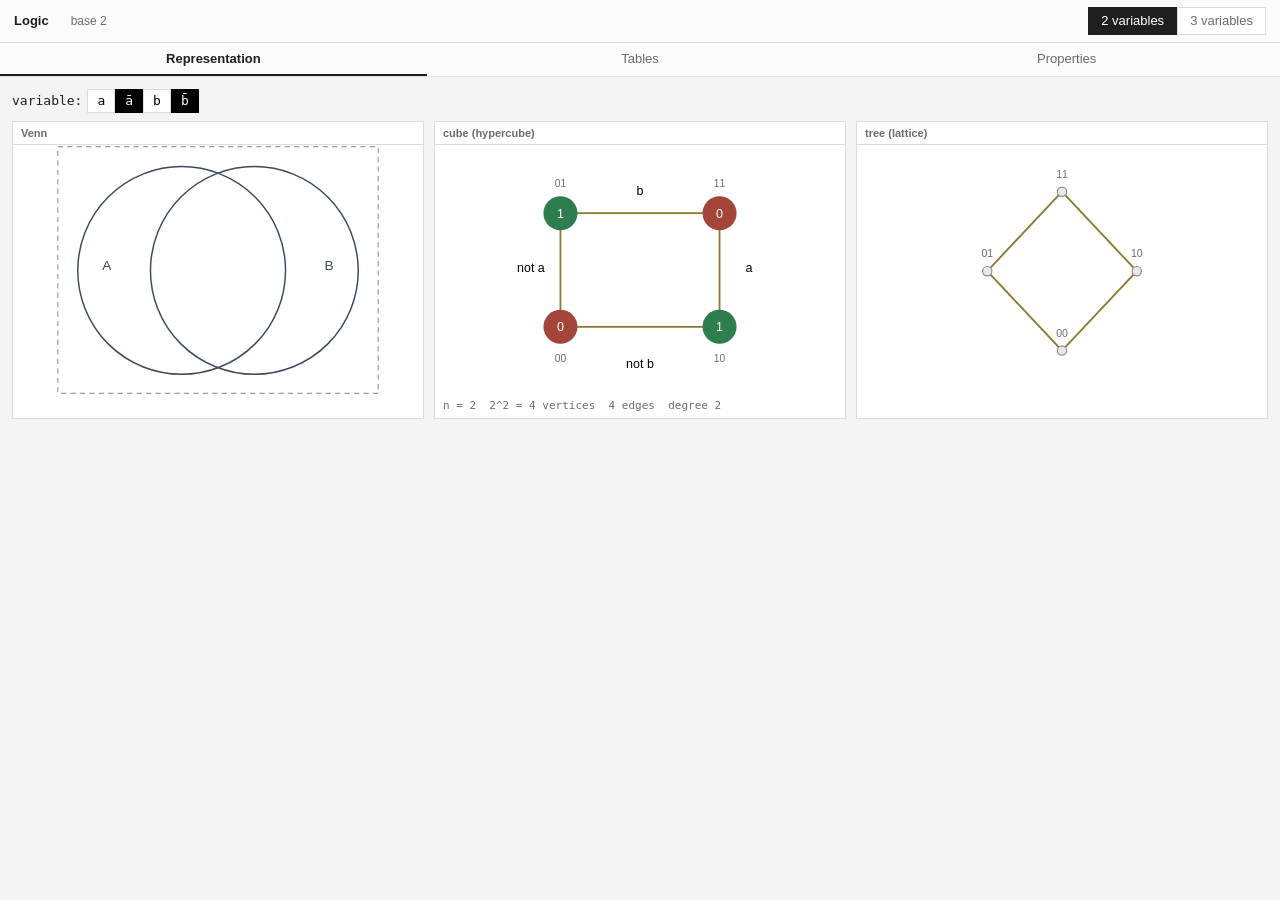
==== index.html @ b6d9fcef "feat: landing page - per-function symbols" ====
<!doctype html>
<html lang="en"><head><meta charset="utf-8">
<meta name="viewport" content="width=device-width, initial-scale=1">
<title>Logic</title>
<style>
:root{--ink:#1f1f1f;--muted:#6b6b6b;--line:#dcdcdc;--grid:#d6d6d6;
--hl:#e0a53a;--row:#f7e2b8;--band:#f0f0f0;--head:#efefef;--paper:#fff}
*{box-sizing:border-box}
body{margin:0;background:#f4f4f4;color:var(--ink);
font:13px/1.35 -apple-system,BlinkMacSystemFont,"Segoe UI",Roboto,Arial,sans-serif}
.topbar{display:flex;align-items:center;gap:22px;padding:7px 14px;
background:#fbfbfb;border-bottom:1px solid var(--line)}
.brand{font-weight:700}.sub{color:var(--muted);font-size:12px}
.vsel{display:flex;gap:0;margin-left:auto}
.vbtn{border:1px solid var(--line);background:#fff;padding:4px 12px;cursor:pointer;
font:inherit;color:var(--muted)}
.vbtn.active{background:var(--ink);color:#fff;border-color:var(--ink)}
.tabs,.subtabs{display:flex;background:#fbfbfb;border-bottom:1px solid var(--line)}
.tab,.subtab{flex:1;padding:7px 10px;background:none;border:0;
border-bottom:2px solid transparent;font:inherit;color:var(--muted);cursor:pointer}
.tab.active,.subtab.active{color:var(--ink);border-bottom-color:var(--ink);font-weight:600}
.subtabs{margin-bottom:8px}
.wrap{padding:12px}.card{background:var(--paper);border:1px solid var(--line);margin-bottom:10px}
.card>h2{margin:0;padding:4px 10px;font-size:12px;font-weight:600;color:var(--muted);
border-bottom:1px solid var(--line);background:#fcfcfc}
.card .body{padding:8px}
table.grid{width:100%;min-width:1180px;border-collapse:collapse;
font-family:"DejaVu Sans Mono",ui-monospace,monospace;font-size:11.5px}
table.grid th{background:var(--head);border:1px solid var(--grid);padding:2px 5px;
font-weight:600;white-space:nowrap;cursor:pointer;user-select:none}
table.grid th:hover{background:#e6e6e6}
table.grid td{border:1px solid var(--grid);padding:1px 5px;text-align:center;white-space:nowrap}
.neg{background:#000;color:#fff;padding:0 2px}
.pos{background:#fff;padding:0 2px}
tr.hot td{background:var(--row)!important}
tr.band td{background:var(--band)}
.hidden{display:none!important}
.tblwrap{overflow-x:auto;-webkit-overflow-scrolling:touch}
.mtx{display:inline-flex;align-items:center;gap:1px;vertical-align:middle;line-height:1;
font-style:normal}
.mtx .cells span{font-style:normal}
.mtx .cells{display:inline-grid;grid-template-columns:auto auto;gap:0 6px;
text-align:right;line-height:1.15}
.mtx .br{font-size:19px;line-height:1;transform:scaleY(1.35);display:inline-block}
.covwrap{display:flex;gap:14px;align-items:flex-start}
.covers{width:auto}.covers td,.covers th{min-width:30px}
.covers td.cov.on{background:#2f2f2f}
.legend{margin-top:6px;color:var(--muted);font-family:"DejaVu Sans Mono",monospace;font-size:10.5px}
.vbar{display:flex;gap:5px;align-items:center;margin-bottom:8px;
font-family:"DejaVu Sans Mono",monospace}
.vb{border:1px solid var(--line);background:#fff;padding:2px 9px;cursor:pointer;font:inherit}
.vb.negb{background:#000;color:#fff;border-color:#000}
.vb.on{background:var(--hl);color:#000;border-color:var(--hl)}
.panels{display:flex;gap:10px;align-items:stretch}
.panel{flex:1;background:#fff;border:1px solid var(--line)}
.panel>h3{margin:0;padding:4px 8px;font-size:11px;color:var(--muted);
border-bottom:1px solid var(--line)}
.facts{padding:4px 8px;font-size:11px;color:var(--muted);
font-family:"DejaVu Sans Mono",monospace}
.diag{width:100%;height:250px;display:block;cursor:pointer}
.atom{pointer-events:none}
.vc{fill:none;stroke:#3a4a5a;stroke-width:1.4;pointer-events:none}
.vl{fill:#3a4a5a;font-size:13px;text-anchor:middle;pointer-events:none}
.af{fill:transparent}
.fn{display:block;font-size:9px;color:#6b6b6b;margin-top:1px}
.uv{fill:none;stroke:#9a9a9a;stroke-width:1.1;stroke-dasharray:5 4}
.atom:hover .af{fill:rgba(224,165,58,.18)}
.ce{stroke:#8a7a30;stroke-width:1.6}
.cv1{fill:#2e7d4f}.cv0{fill:#a4453a}
.cvt{fill:#fff;font-size:11px;text-anchor:middle;pointer-events:none}
.cbl{fill:#6b6b6b;font-size:9px;text-anchor:middle;pointer-events:none}
.ring{fill:none;stroke:transparent;stroke-width:3}

.tn{fill:#e8e8e8;stroke:#8a8a8a}
.fl{font-size:11px;text-anchor:middle;pointer-events:none}
.fl .neg{background:#000;color:#fff}
.conbox{display:flex;gap:26px;flex-wrap:wrap}
.conbox label{display:block;margin:2px 0;cursor:pointer}
.verdict{margin-top:8px;font-size:12px}
@media (max-width:820px){
  .topbar{gap:12px;padding:8px 12px}
  .tabs,.subtabs{overflow-x:auto}
  .tab,.subtab{flex:0 0 auto;white-space:nowrap;padding:9px 14px;font-size:13px}
  .wrap{padding:8px}.panels{flex-direction:column}.diag{height:210px}
  .covwrap{flex-direction:column;gap:10px}.covers{width:100%}
  .covers td,.covers th{min-width:26px}
  table.grid{font-size:12px;min-width:1120px}
  table.grid th,table.grid td{padding:3px 6px}
  .conbox{gap:14px;flex-direction:column}.vb{padding:6px 14px}}
@media (max-width:420px){.brand{font-size:14px}.sub{font-size:11px}.diag{height:180px}}
</style></head>
<body>
<div class="topbar"><span class="brand">Logic</span>
<span class="sub">base 2</span>
<span class="vsel"><button class="vbtn active" data-n="2">2 variables</button>
<button class="vbtn" data-n="3">3 variables</button></span></div>
<div class="tabs" id="tabs">
<button class="tab active" data-t="rep">Representation</button>
<button class="tab" data-t="tables">Tables</button>
<button class="tab" data-t="props">Properties</button>
</div>

<div class="page wrap" id="p-rep">
<div class="vbar"><span>variable:</span>
<span id="vbar2"><button class="vb" data-k="0" data-lit="1">a</button><button class="vb negb" data-k="0" data-lit="0">ā</button><button class="vb" data-k="1" data-lit="1">b</button><button class="vb negb" data-k="1" data-lit="0">b̄</button></span><span id="vbar3" class="hidden"><button class="vb" data-k="0" data-lit="1">a</button><button class="vb negb" data-k="0" data-lit="0">ā</button><button class="vb" data-k="1" data-lit="1">b</button><button class="vb negb" data-k="1" data-lit="0">b̄</button><button class="vb" data-k="2" data-lit="1">c</button><button class="vb negb" data-k="2" data-lit="0">c̄</button></span></div>
<div id="pan2" class="panels"><div class="panel"><h3>Venn</h3><svg viewBox='0 0 308 238' class='diag venn' data-geo='{"w": 308, "h": 238, "c": [[119.38461538461539, 119.38461538461542, 98.9010989010989], [188.6153846153846, 119.38461538461542, 98.9010989010989]]}'><defs><clipPath id="v2c0" clipPathUnits="userSpaceOnUse"><path d="M20.48,119.38 a98.90,98.90 0 1,0 197.80,0 a98.90,98.90 0 1,0 -197.80,0 Z"/></clipPath><clipPath id="v2n0" clipPathUnits="userSpaceOnUse"><path clip-rule="evenodd" d="M0,0 H308 V238 H0 Z M20.48,119.38 a98.90,98.90 0 1,0 197.80,0 a98.90,98.90 0 1,0 -197.80,0 Z"/></clipPath><clipPath id="v2c1" clipPathUnits="userSpaceOnUse"><path d="M89.71,119.38 a98.90,98.90 0 1,0 197.80,0 a98.90,98.90 0 1,0 -197.80,0 Z"/></clipPath><clipPath id="v2n1" clipPathUnits="userSpaceOnUse"><path clip-rule="evenodd" d="M0,0 H308 V238 H0 Z M89.71,119.38 a98.90,98.90 0 1,0 197.80,0 a98.90,98.90 0 1,0 -197.80,0 Z"/></clipPath></defs><g class="atom" data-m="0"><g clip-path="url(#v2n0)"><g clip-path="url(#v2n1)"><rect class="af" x="0" y="0" width="308" height="238"/></g></g></g><g class="atom" data-m="1"><g clip-path="url(#v2c0)"><g clip-path="url(#v2n1)"><rect class="af" x="0" y="0" width="308" height="238"/></g></g></g><g class="atom" data-m="2"><g clip-path="url(#v2n0)"><g clip-path="url(#v2c1)"><rect class="af" x="0" y="0" width="308" height="238"/></g></g></g><g class="atom" data-m="3"><g clip-path="url(#v2c0)"><g clip-path="url(#v2c1)"><rect class="af" x="0" y="0" width="308" height="238"/></g></g></g><rect class="uv" x="1.5" y="1.5" width="305" height="235"/><circle cx="119.4" cy="119.4" r="98.9" class="vc"/><circle cx="188.6" cy="119.4" r="98.9" class="vc"/><text x="48.2" y="119.4" class="vl">A</text><text x="259.8" y="119.4" class="vl">B</text></svg></div><div class="panel"><h3>cube (hypercube)</h3><svg viewBox="0 0 260 220" class="diag"><line x1="60" y1="160" x2="60" y2="60" class="ce"/><line x1="60" y1="160" x2="200" y2="160" class="ce"/><line x1="60" y1="60" x2="200" y2="60" class="ce"/><line x1="200" y1="160" x2="200" y2="60" class="ce"/><text x="130" y="44" class="fl">b</text><text x="130" y="196" class="fl">not b</text><text x="34" y="112" class="fl">not a</text><text x="226" y="112" class="fl">a</text><g class="node" data-i="0"><circle cx="60" cy="160" r="19" class="ring"/><circle cx="60" cy="160" r="15" class="cv0"/><text x="60" y="164" class="cvt">0</text><text x="60" y="191" class="cbl">00</text></g><g class="node" data-i="1"><circle cx="60" cy="60" r="19" class="ring"/><circle cx="60" cy="60" r="15" class="cv1"/><text x="60" y="64" class="cvt">1</text><text x="60" y="37" class="cbl">01</text></g><g class="node" data-i="2"><circle cx="200" cy="160" r="19" class="ring"/><circle cx="200" cy="160" r="15" class="cv1"/><text x="200" y="164" class="cvt">1</text><text x="200" y="191" class="cbl">10</text></g><g class="node" data-i="3"><circle cx="200" cy="60" r="19" class="ring"/><circle cx="200" cy="60" r="15" class="cv0"/><text x="200" y="64" class="cvt">0</text><text x="200" y="37" class="cbl">11</text></g></svg><div class="facts">n = 2&nbsp;&nbsp;2^2 = 4 vertices&nbsp;&nbsp;4 edges&nbsp;&nbsp;degree 2</div></div><div class="panel"><h3>tree (lattice)</h3><svg viewBox="0 0 260 214" class="diag"><line x1="130" y1="40" x2="66" y2="108" class="ce"/><line x1="130" y1="40" x2="194" y2="108" class="ce"/><line x1="66" y1="108" x2="130" y2="176" class="ce"/><line x1="194" y1="108" x2="130" y2="176" class="ce"/><g class="node" data-i="3"><circle cx="130" cy="40" r="9" class="ring"/><circle cx="130" cy="40" r="4" class="tn"/><text x="130" y="28" class="cbl">11</text></g><g class="node" data-i="1"><circle cx="66" cy="108" r="9" class="ring"/><circle cx="66" cy="108" r="4" class="tn"/><text x="66" y="96" class="cbl">01</text></g><g class="node" data-i="2"><circle cx="194" cy="108" r="9" class="ring"/><circle cx="194" cy="108" r="4" class="tn"/><text x="194" y="96" class="cbl">10</text></g><g class="node" data-i="0"><circle cx="130" cy="176" r="9" class="ring"/><circle cx="130" cy="176" r="4" class="tn"/><text x="130" y="164" class="cbl">00</text></g></svg></div></div>
<div id="pan3" class="panels hidden"><div class="panel"><h3>Venn</h3><svg viewBox='0 0 308 296' class='diag venn' data-geo='{"w": 308, "h": 296, "c": [[154.0, 111.45776000203983, 92.10665143031986], [111.45776000203983, 185.14308114629574, 92.10665143031986], [196.54223999796014, 185.14308114629574, 92.10665143031986]]}'><defs><clipPath id="v3c0" clipPathUnits="userSpaceOnUse"><path d="M61.89,111.46 a92.11,92.11 0 1,0 184.21,0 a92.11,92.11 0 1,0 -184.21,0 Z"/></clipPath><clipPath id="v3n0" clipPathUnits="userSpaceOnUse"><path clip-rule="evenodd" d="M0,0 H308 V296 H0 Z M61.89,111.46 a92.11,92.11 0 1,0 184.21,0 a92.11,92.11 0 1,0 -184.21,0 Z"/></clipPath><clipPath id="v3c1" clipPathUnits="userSpaceOnUse"><path d="M19.35,185.14 a92.11,92.11 0 1,0 184.21,0 a92.11,92.11 0 1,0 -184.21,0 Z"/></clipPath><clipPath id="v3n1" clipPathUnits="userSpaceOnUse"><path clip-rule="evenodd" d="M0,0 H308 V296 H0 Z M19.35,185.14 a92.11,92.11 0 1,0 184.21,0 a92.11,92.11 0 1,0 -184.21,0 Z"/></clipPath><clipPath id="v3c2" clipPathUnits="userSpaceOnUse"><path d="M104.44,185.14 a92.11,92.11 0 1,0 184.21,0 a92.11,92.11 0 1,0 -184.21,0 Z"/></clipPath><clipPath id="v3n2" clipPathUnits="userSpaceOnUse"><path clip-rule="evenodd" d="M0,0 H308 V296 H0 Z M104.44,185.14 a92.11,92.11 0 1,0 184.21,0 a92.11,92.11 0 1,0 -184.21,0 Z"/></clipPath></defs><g class="atom" data-m="0"><g clip-path="url(#v3n0)"><g clip-path="url(#v3n1)"><g clip-path="url(#v3n2)"><rect class="af" x="0" y="0" width="308" height="296"/></g></g></g></g><g class="atom" data-m="1"><g clip-path="url(#v3c0)"><g clip-path="url(#v3n1)"><g clip-path="url(#v3n2)"><rect class="af" x="0" y="0" width="308" height="296"/></g></g></g></g><g class="atom" data-m="2"><g clip-path="url(#v3n0)"><g clip-path="url(#v3c1)"><g clip-path="url(#v3n2)"><rect class="af" x="0" y="0" width="308" height="296"/></g></g></g></g><g class="atom" data-m="3"><g clip-path="url(#v3c0)"><g clip-path="url(#v3c1)"><g clip-path="url(#v3n2)"><rect class="af" x="0" y="0" width="308" height="296"/></g></g></g></g><g class="atom" data-m="4"><g clip-path="url(#v3n0)"><g clip-path="url(#v3n1)"><g clip-path="url(#v3c2)"><rect class="af" x="0" y="0" width="308" height="296"/></g></g></g></g><g class="atom" data-m="5"><g clip-path="url(#v3c0)"><g clip-path="url(#v3n1)"><g clip-path="url(#v3c2)"><rect class="af" x="0" y="0" width="308" height="296"/></g></g></g></g><g class="atom" data-m="6"><g clip-path="url(#v3n0)"><g clip-path="url(#v3c1)"><g clip-path="url(#v3c2)"><rect class="af" x="0" y="0" width="308" height="296"/></g></g></g></g><g class="atom" data-m="7"><g clip-path="url(#v3c0)"><g clip-path="url(#v3c1)"><g clip-path="url(#v3c2)"><rect class="af" x="0" y="0" width="308" height="296"/></g></g></g></g><rect class="uv" x="1.5" y="1.5" width="305" height="293"/><circle cx="154.0" cy="111.5" r="92.1" class="vc"/><circle cx="111.5" cy="185.1" r="92.1" class="vc"/><circle cx="196.5" cy="185.1" r="92.1" class="vc"/><text x="154.0" y="45.1" class="vl">A</text><text x="54.0" y="218.3" class="vl">B</text><text x="254.0" y="218.3" class="vl">C</text></svg></div><div class="panel"><h3>cube (hypercube)</h3><svg viewBox="0 0 290 240" class="diag"><line x1="60" y1="178" x2="60" y2="92" class="ce"/><line x1="60" y1="178" x2="172" y2="178" class="ce"/><line x1="60" y1="92" x2="172" y2="92" class="ce"/><line x1="172" y1="178" x2="172" y2="92" class="ce"/><line x1="104" y1="146" x2="104" y2="60" class="ce"/><line x1="104" y1="146" x2="216" y2="146" class="ce"/><line x1="104" y1="60" x2="216" y2="60" class="ce"/><line x1="216" y1="146" x2="216" y2="60" class="ce"/><line x1="60" y1="178" x2="104" y2="146" class="ce"/><line x1="60" y1="92" x2="104" y2="60" class="ce"/><line x1="172" y1="178" x2="216" y2="146" class="ce"/><line x1="172" y1="92" x2="216" y2="60" class="ce"/><text x="262" y="118" class="fl">b</text><text x="22" y="118" class="fl">not b</text><text x="96" y="118" class="fl">a</text><text x="150" y="200" class="fl">not a</text><text x="150" y="92" class="fl">c</text><text x="150" y="140" class="fl">not c</text><g class="node" data-i="0"><circle cx="60" cy="178" r="13" class="ring"/><circle cx="60" cy="178" r="9" class="cv0"/><text x="60" y="182" class="cvt">0</text><text x="60" y="203" class="cbl">000</text></g><g class="node" data-i="1"><circle cx="60" cy="92" r="13" class="ring"/><circle cx="60" cy="92" r="9" class="cv1"/><text x="60" y="96" class="cvt">1</text><text x="60" y="75" class="cbl">001</text></g><g class="node" data-i="2"><circle cx="172" cy="178" r="13" class="ring"/><circle cx="172" cy="178" r="9" class="cv1"/><text x="172" y="182" class="cvt">1</text><text x="172" y="203" class="cbl">010</text></g><g class="node" data-i="3"><circle cx="172" cy="92" r="13" class="ring"/><circle cx="172" cy="92" r="9" class="cv0"/><text x="172" y="96" class="cvt">0</text><text x="172" y="75" class="cbl">011</text></g><g class="node" data-i="4"><circle cx="104" cy="146" r="13" class="ring"/><circle cx="104" cy="146" r="9" class="cv1"/><text x="104" y="150" class="cvt">1</text><text x="104" y="171" class="cbl">100</text></g><g class="node" data-i="5"><circle cx="104" cy="60" r="13" class="ring"/><circle cx="104" cy="60" r="9" class="cv0"/><text x="104" y="64" class="cvt">0</text><text x="104" y="43" class="cbl">101</text></g><g class="node" data-i="6"><circle cx="216" cy="146" r="13" class="ring"/><circle cx="216" cy="146" r="9" class="cv0"/><text x="216" y="150" class="cvt">0</text><text x="216" y="171" class="cbl">110</text></g><g class="node" data-i="7"><circle cx="216" cy="60" r="13" class="ring"/><circle cx="216" cy="60" r="9" class="cv1"/><text x="216" y="64" class="cvt">1</text><text x="216" y="43" class="cbl">111</text></g></svg><div class="facts">n = 3&nbsp;&nbsp;2^3 = 8 vertices&nbsp;&nbsp;12 edges&nbsp;&nbsp;degree 3</div></div><div class="panel"><h3>tree (lattice)</h3><svg viewBox="0 0 300 250" class="diag"><line x1="150" y1="34" x2="75" y2="96" class="ce"/><line x1="150" y1="34" x2="150" y2="96" class="ce"/><line x1="150" y1="34" x2="225" y2="96" class="ce"/><line x1="75" y1="96" x2="75" y2="158" class="ce"/><line x1="75" y1="96" x2="150" y2="158" class="ce"/><line x1="150" y1="96" x2="75" y2="158" class="ce"/><line x1="150" y1="96" x2="225" y2="158" class="ce"/><line x1="225" y1="96" x2="150" y2="158" class="ce"/><line x1="225" y1="96" x2="225" y2="158" class="ce"/><line x1="75" y1="158" x2="150" y2="216" class="ce"/><line x1="150" y1="158" x2="150" y2="216" class="ce"/><line x1="225" y1="158" x2="150" y2="216" class="ce"/><g class="node" data-i="7"><circle cx="150" cy="34" r="9" class="ring"/><circle cx="150" cy="34" r="4" class="tn"/><text x="150" y="22" class="cbl">111</text></g><g class="node" data-i="3"><circle cx="75" cy="96" r="9" class="ring"/><circle cx="75" cy="96" r="4" class="tn"/><text x="75" y="84" class="cbl">011</text></g><g class="node" data-i="5"><circle cx="150" cy="96" r="9" class="ring"/><circle cx="150" cy="96" r="4" class="tn"/><text x="150" y="84" class="cbl">101</text></g><g class="node" data-i="6"><circle cx="225" cy="96" r="9" class="ring"/><circle cx="225" cy="96" r="4" class="tn"/><text x="225" y="84" class="cbl">110</text></g><g class="node" data-i="1"><circle cx="75" cy="158" r="9" class="ring"/><circle cx="75" cy="158" r="4" class="tn"/><text x="75" y="146" class="cbl">001</text></g><g class="node" data-i="2"><circle cx="150" cy="158" r="9" class="ring"/><circle cx="150" cy="158" r="4" class="tn"/><text x="150" y="146" class="cbl">010</text></g><g class="node" data-i="4"><circle cx="225" cy="158" r="9" class="ring"/><circle cx="225" cy="158" r="4" class="tn"/><text x="225" y="146" class="cbl">100</text></g><g class="node" data-i="0"><circle cx="150" cy="216" r="9" class="ring"/><circle cx="150" cy="216" r="4" class="tn"/><text x="150" y="204" class="cbl">000</text></g></svg></div></div>
</div>

<div class="page wrap hidden" id="p-tables">
<div class="subtabs" id="subtabs">
<button class="subtab active" data-s="reps">representations</button>
<button class="subtab" data-s="matrix">matrix</button>
<button class="subtab" data-s="uni">universal</button>
</div>
<div id="s-reps"><div class="card"><h2>the 16 functions&nbsp;&nbsp;(two variables)</h2>
<div class="body"><div class="tblwrap"><table class="grid " data-sortable="1"><thead><tr><th>#</th><th>symbol</th><th>expression</th><th>matrix</th><th>det</th><th>trace</th><th>eigen</th><th>rank</th><th>code</th><th>SOP</th><th>ANF</th><th>Walsh</th><th>set</th><th>NPN</th></tr></thead><tbody><tr><td>0</td><td>⊥</td><td>0<span class="fn">(FALSE)</span></td><td><span class="mtx"><span class="br">[</span><span class="cells"><span>0</span><span>0</span><span>0</span><span>0</span></span><span class="br">]</span></span></td><td>0</td><td>0</td><td>0, 0</td><td>0</td><td>0000</td><td>0</td><td>0</td><td>+4 +0 +0 +0</td><td>∅</td><td>constant</td></tr><tr><td>1</td><td>∧</td><td>a ∧ b<span class="fn">(AND)</span></td><td><span class="mtx"><span class="br">[</span><span class="cells"><span>0</span><span>1</span><span>0</span><span>0</span></span><span class="br">]</span></span></td><td>0</td><td>0</td><td>0, 0</td><td>1</td><td>0001</td><td>A B</td><td>ab</td><td>+2 +2 +2 -2</td><td>A ∩ B</td><td>AND / NAND</td></tr><tr><td>2</td><td>↛</td><td>a ∧ not b</td><td><span class="mtx"><span class="br">[</span><span class="cells"><span>0</span><span>0</span><span>0</span><span>1</span></span><span class="br">]</span></span></td><td>0</td><td>1</td><td>1, 0</td><td>1</td><td>0010</td><td>A not B</td><td>a ⊕ ab</td><td>+2 -2 +2 +2</td><td>A − B</td><td>AND / NAND</td></tr><tr><td>3</td><td>a</td><td>a</td><td><span class="mtx"><span class="br">[</span><span class="cells"><span>0</span><span>1</span><span>0</span><span>1</span></span><span class="br">]</span></span></td><td>0</td><td>1</td><td>1, 0</td><td>1</td><td>0011</td><td>A not B ∨ A B</td><td>a</td><td>+0 +0 +4 +0</td><td>A</td><td>projection</td></tr><tr><td>4</td><td>↚</td><td>not a ∧ b</td><td><span class="mtx"><span class="br">[</span><span class="cells"><span>1</span><span>0</span><span>0</span><span>0</span></span><span class="br">]</span></span></td><td>0</td><td>1</td><td>1, 0</td><td>1</td><td>0100</td><td>not A B</td><td>b ⊕ ab</td><td>+2 +2 -2 +2</td><td>B − A</td><td>AND / NAND</td></tr><tr><td>5</td><td>b</td><td>b</td><td><span class="mtx"><span class="br">[</span><span class="cells"><span>1</span><span>1</span><span>0</span><span>0</span></span><span class="br">]</span></span></td><td>0</td><td>1</td><td>1, 0</td><td>1</td><td>0101</td><td>not A B ∨ A B</td><td>b</td><td>+0 +4 +0 +0</td><td>B</td><td>projection</td></tr><tr><td>6</td><td>⊕</td><td>(a ∧ not b) ∨ (not a ∧ b)<span class="fn">(XOR)</span></td><td><span class="mtx"><span class="br">[</span><span class="cells"><span>1</span><span>0</span><span>0</span><span>1</span></span><span class="br">]</span></span></td><td>1</td><td>2</td><td>1, 1</td><td>2</td><td>0110</td><td>not A B ∨ A not B</td><td>a ⊕ b</td><td>+0 +0 +0 +4</td><td>A △ B</td><td>XOR / XNOR</td></tr><tr><td>7</td><td>∨</td><td>a ∨ b<span class="fn">(OR)</span></td><td><span class="mtx"><span class="br">[</span><span class="cells"><span>1</span><span>1</span><span>0</span><span>1</span></span><span class="br">]</span></span></td><td>1</td><td>2</td><td>1, 1</td><td>2</td><td>0111</td><td>not A B ∨ A not B ∨ A B</td><td>a ⊕ b ⊕ ab</td><td>-2 +2 +2 +2</td><td>A ∪ B</td><td>AND / NAND</td></tr><tr><td>8</td><td>↓</td><td>not a ∧ not b<span class="fn">(NOR)</span></td><td><span class="mtx"><span class="br">[</span><span class="cells"><span>0</span><span>0</span><span>1</span><span>0</span></span><span class="br">]</span></span></td><td>0</td><td>0</td><td>0, 0</td><td>1</td><td>1000</td><td>not A not B</td><td>1 ⊕ a ⊕ b ⊕ ab</td><td>+2 -2 -2 -2</td><td>not A ∩ not B</td><td>AND / NAND</td></tr><tr><td>9</td><td>⊙</td><td>(a ∧ b) ∨ (not a ∧ not b)<span class="fn">(XNOR)</span></td><td><span class="mtx"><span class="br">[</span><span class="cells"><span>0</span><span>1</span><span>1</span><span>0</span></span><span class="br">]</span></span></td><td>-1</td><td>0</td><td>1, -1</td><td>2</td><td>1001</td><td>not A not B ∨ A B</td><td>1 ⊕ a ⊕ b</td><td>+0 +0 +0 -4</td><td>(A ∩ B) ∪ (not A ∩ not B)</td><td>XOR / XNOR</td></tr><tr><td>10</td><td>not b</td><td>not b</td><td><span class="mtx"><span class="br">[</span><span class="cells"><span>0</span><span>0</span><span>1</span><span>1</span></span><span class="br">]</span></span></td><td>0</td><td>1</td><td>1, 0</td><td>1</td><td>1010</td><td>not A not B ∨ A not B</td><td>1 ⊕ b</td><td>+0 -4 +0 +0</td><td>not B</td><td>projection</td></tr><tr><td>11</td><td>←</td><td>a ∨ not b</td><td><span class="mtx"><span class="br">[</span><span class="cells"><span>0</span><span>1</span><span>1</span><span>1</span></span><span class="br">]</span></span></td><td>-1</td><td>1</td><td>(1+√5)/2, (1−√5)/2</td><td>2</td><td>1011</td><td>not A not B ∨ A not B ∨ A B</td><td>1 ⊕ b ⊕ ab</td><td>-2 -2 +2 -2</td><td>A ∪ not B</td><td>AND / NAND</td></tr><tr><td>12</td><td>not a</td><td>not a</td><td><span class="mtx"><span class="br">[</span><span class="cells"><span>1</span><span>0</span><span>1</span><span>0</span></span><span class="br">]</span></span></td><td>0</td><td>1</td><td>1, 0</td><td>1</td><td>1100</td><td>not A not B ∨ not A B</td><td>1 ⊕ a</td><td>+0 +0 -4 +0</td><td>not A</td><td>projection</td></tr><tr><td>13</td><td>→</td><td>not a ∨ b</td><td><span class="mtx"><span class="br">[</span><span class="cells"><span>1</span><span>1</span><span>1</span><span>0</span></span><span class="br">]</span></span></td><td>-1</td><td>1</td><td>(1+√5)/2, (1−√5)/2</td><td>2</td><td>1101</td><td>not A not B ∨ not A B ∨ A B</td><td>1 ⊕ a ⊕ ab</td><td>-2 +2 -2 -2</td><td>not A ∪ B</td><td>AND / NAND</td></tr><tr><td>14</td><td>↑</td><td>not a ∨ not b<span class="fn">(NAND)</span></td><td><span class="mtx"><span class="br">[</span><span class="cells"><span>1</span><span>0</span><span>1</span><span>1</span></span><span class="br">]</span></span></td><td>1</td><td>2</td><td>1, 1</td><td>2</td><td>1110</td><td>not A not B ∨ not A B ∨ A not B</td><td>1 ⊕ ab</td><td>-2 -2 -2 +2</td><td>not A ∪ not B</td><td>AND / NAND</td></tr><tr><td>15</td><td>⊤</td><td>1<span class="fn">(TRUE)</span></td><td><span class="mtx"><span class="br">[</span><span class="cells"><span>1</span><span>1</span><span>1</span><span>1</span></span><span class="br">]</span></span></td><td>0</td><td>2</td><td>2, 0</td><td>1</td><td>1111</td><td>not A not B ∨ not A B ∨ A not B ∨ A B</td><td>1</td><td>-4 +0 +0 +0</td><td>U</td><td>constant</td></tr></tbody></table></div></div></div></div>
<div id="s-matrix" class="hidden"><div class="card">
<h2>the 2&times;2 matrix of each function &mdash; [[bit3, bit1], [bit4, bit2]]</h2>
<div class="body"><div class="tblwrap"><table class="grid " data-sortable="1"><thead><tr><th>#</th><th>matrix</th><th>weight</th><th>det</th><th>trace</th><th>char poly</th><th>eigenvalues</th><th>rank</th><th>rank GF(2)</th><th>det GF(2)</th><th>class</th><th>MᵀM</th><th>σ</th><th>inverse</th><th>‖M‖</th></tr></thead><tbody><tr><td>0</td><td><span class="mtx"><span class="br">[</span><span class="cells"><span>0</span><span>0</span><span>0</span><span>0</span></span><span class="br">]</span></span></td><td>0</td><td>0</td><td>0</td><td>λ²</td><td>0, 0</td><td>0</td><td>0</td><td>0</td><td>idempotent</td><td><span class="mtx"><span class="br">[</span><span class="cells"><span>0</span><span>0</span><span>0</span><span>0</span></span><span class="br">]</span></span></td><td>0, 0</td><td>—</td><td>0</td></tr><tr><td>1</td><td><span class="mtx"><span class="br">[</span><span class="cells"><span>0</span><span>1</span><span>0</span><span>0</span></span><span class="br">]</span></span></td><td>1</td><td>0</td><td>0</td><td>λ²</td><td>0, 0</td><td>1</td><td>1</td><td>0</td><td>nilpotent</td><td><span class="mtx"><span class="br">[</span><span class="cells"><span>0</span><span>0</span><span>0</span><span>1</span></span><span class="br">]</span></span></td><td>1, 0</td><td>—</td><td>1</td></tr><tr><td>2</td><td><span class="mtx"><span class="br">[</span><span class="cells"><span>0</span><span>0</span><span>0</span><span>1</span></span><span class="br">]</span></span></td><td>1</td><td>0</td><td>1</td><td>λ² −1λ</td><td>1, 0</td><td>1</td><td>1</td><td>0</td><td>idempotent</td><td><span class="mtx"><span class="br">[</span><span class="cells"><span>0</span><span>0</span><span>0</span><span>1</span></span><span class="br">]</span></span></td><td>1, 0</td><td>—</td><td>1</td></tr><tr><td>3</td><td><span class="mtx"><span class="br">[</span><span class="cells"><span>0</span><span>1</span><span>0</span><span>1</span></span><span class="br">]</span></span></td><td>2</td><td>0</td><td>1</td><td>λ² −1λ</td><td>1, 0</td><td>1</td><td>1</td><td>0</td><td>idempotent</td><td><span class="mtx"><span class="br">[</span><span class="cells"><span>0</span><span>0</span><span>0</span><span>2</span></span><span class="br">]</span></span></td><td>√2, 0</td><td>—</td><td>√2</td></tr><tr><td>4</td><td><span class="mtx"><span class="br">[</span><span class="cells"><span>1</span><span>0</span><span>0</span><span>0</span></span><span class="br">]</span></span></td><td>1</td><td>0</td><td>1</td><td>λ² −1λ</td><td>1, 0</td><td>1</td><td>1</td><td>0</td><td>idempotent</td><td><span class="mtx"><span class="br">[</span><span class="cells"><span>1</span><span>0</span><span>0</span><span>0</span></span><span class="br">]</span></span></td><td>1, 0</td><td>—</td><td>1</td></tr><tr><td>5</td><td><span class="mtx"><span class="br">[</span><span class="cells"><span>1</span><span>1</span><span>0</span><span>0</span></span><span class="br">]</span></span></td><td>2</td><td>0</td><td>1</td><td>λ² −1λ</td><td>1, 0</td><td>1</td><td>1</td><td>0</td><td>idempotent</td><td><span class="mtx"><span class="br">[</span><span class="cells"><span>1</span><span>1</span><span>1</span><span>1</span></span><span class="br">]</span></span></td><td>√2, 0</td><td>—</td><td>√2</td></tr><tr><td>6</td><td><span class="mtx"><span class="br">[</span><span class="cells"><span>1</span><span>0</span><span>0</span><span>1</span></span><span class="br">]</span></span></td><td>2</td><td>1</td><td>2</td><td>λ² −2λ +1</td><td>1, 1</td><td>2</td><td>2</td><td>1</td><td>involution</td><td><span class="mtx"><span class="br">[</span><span class="cells"><span>1</span><span>0</span><span>0</span><span>1</span></span><span class="br">]</span></span></td><td>1, 1</td><td><span class="mtx"><span class="br">[</span><span class="cells"><span>1</span><span>0</span><span>0</span><span>1</span></span><span class="br">]</span></span>/1</td><td>√2</td></tr><tr><td>7</td><td><span class="mtx"><span class="br">[</span><span class="cells"><span>1</span><span>1</span><span>0</span><span>1</span></span><span class="br">]</span></span></td><td>3</td><td>1</td><td>2</td><td>λ² −2λ +1</td><td>1, 1</td><td>2</td><td>2</td><td>1</td><td>—</td><td><span class="mtx"><span class="br">[</span><span class="cells"><span>1</span><span>1</span><span>1</span><span>2</span></span><span class="br">]</span></span></td><td>√((3+√5)/2), √((3−√5)/2)</td><td><span class="mtx"><span class="br">[</span><span class="cells"><span>1</span><span>-1</span><span>0</span><span>1</span></span><span class="br">]</span></span>/1</td><td>√3</td></tr><tr><td>8</td><td><span class="mtx"><span class="br">[</span><span class="cells"><span>0</span><span>0</span><span>1</span><span>0</span></span><span class="br">]</span></span></td><td>1</td><td>0</td><td>0</td><td>λ²</td><td>0, 0</td><td>1</td><td>1</td><td>0</td><td>nilpotent</td><td><span class="mtx"><span class="br">[</span><span class="cells"><span>1</span><span>0</span><span>0</span><span>0</span></span><span class="br">]</span></span></td><td>1, 0</td><td>—</td><td>1</td></tr><tr><td>9</td><td><span class="mtx"><span class="br">[</span><span class="cells"><span>0</span><span>1</span><span>1</span><span>0</span></span><span class="br">]</span></span></td><td>2</td><td>-1</td><td>0</td><td>λ² −1</td><td>1, -1</td><td>2</td><td>2</td><td>1</td><td>involution</td><td><span class="mtx"><span class="br">[</span><span class="cells"><span>1</span><span>0</span><span>0</span><span>1</span></span><span class="br">]</span></span></td><td>1, 1</td><td><span class="mtx"><span class="br">[</span><span class="cells"><span>0</span><span>-1</span><span>-1</span><span>0</span></span><span class="br">]</span></span>/-1</td><td>√2</td></tr><tr><td>10</td><td><span class="mtx"><span class="br">[</span><span class="cells"><span>0</span><span>0</span><span>1</span><span>1</span></span><span class="br">]</span></span></td><td>2</td><td>0</td><td>1</td><td>λ² −1λ</td><td>1, 0</td><td>1</td><td>1</td><td>0</td><td>idempotent</td><td><span class="mtx"><span class="br">[</span><span class="cells"><span>1</span><span>1</span><span>1</span><span>1</span></span><span class="br">]</span></span></td><td>√2, 0</td><td>—</td><td>√2</td></tr><tr><td>11</td><td><span class="mtx"><span class="br">[</span><span class="cells"><span>0</span><span>1</span><span>1</span><span>1</span></span><span class="br">]</span></span></td><td>3</td><td>-1</td><td>1</td><td>λ² −1λ −1</td><td>(1+√5)/2, (1−√5)/2</td><td>2</td><td>2</td><td>1</td><td>—</td><td><span class="mtx"><span class="br">[</span><span class="cells"><span>1</span><span>1</span><span>1</span><span>2</span></span><span class="br">]</span></span></td><td>√((3+√5)/2), √((3−√5)/2)</td><td><span class="mtx"><span class="br">[</span><span class="cells"><span>1</span><span>-1</span><span>-1</span><span>0</span></span><span class="br">]</span></span>/-1</td><td>√3</td></tr><tr><td>12</td><td><span class="mtx"><span class="br">[</span><span class="cells"><span>1</span><span>0</span><span>1</span><span>0</span></span><span class="br">]</span></span></td><td>2</td><td>0</td><td>1</td><td>λ² −1λ</td><td>1, 0</td><td>1</td><td>1</td><td>0</td><td>idempotent</td><td><span class="mtx"><span class="br">[</span><span class="cells"><span>2</span><span>0</span><span>0</span><span>0</span></span><span class="br">]</span></span></td><td>√2, 0</td><td>—</td><td>√2</td></tr><tr><td>13</td><td><span class="mtx"><span class="br">[</span><span class="cells"><span>1</span><span>1</span><span>1</span><span>0</span></span><span class="br">]</span></span></td><td>3</td><td>-1</td><td>1</td><td>λ² −1λ −1</td><td>(1+√5)/2, (1−√5)/2</td><td>2</td><td>2</td><td>1</td><td>—</td><td><span class="mtx"><span class="br">[</span><span class="cells"><span>2</span><span>1</span><span>1</span><span>1</span></span><span class="br">]</span></span></td><td>√((3+√5)/2), √((3−√5)/2)</td><td><span class="mtx"><span class="br">[</span><span class="cells"><span>0</span><span>-1</span><span>-1</span><span>1</span></span><span class="br">]</span></span>/-1</td><td>√3</td></tr><tr><td>14</td><td><span class="mtx"><span class="br">[</span><span class="cells"><span>1</span><span>0</span><span>1</span><span>1</span></span><span class="br">]</span></span></td><td>3</td><td>1</td><td>2</td><td>λ² −2λ +1</td><td>1, 1</td><td>2</td><td>2</td><td>1</td><td>—</td><td><span class="mtx"><span class="br">[</span><span class="cells"><span>2</span><span>1</span><span>1</span><span>1</span></span><span class="br">]</span></span></td><td>√((3+√5)/2), √((3−√5)/2)</td><td><span class="mtx"><span class="br">[</span><span class="cells"><span>1</span><span>0</span><span>-1</span><span>1</span></span><span class="br">]</span></span>/1</td><td>√3</td></tr><tr><td>15</td><td><span class="mtx"><span class="br">[</span><span class="cells"><span>1</span><span>1</span><span>1</span><span>1</span></span><span class="br">]</span></span></td><td>4</td><td>0</td><td>2</td><td>λ² −2λ</td><td>2, 0</td><td>1</td><td>1</td><td>0</td><td>—</td><td><span class="mtx"><span class="br">[</span><span class="cells"><span>2</span><span>2</span><span>2</span><span>2</span></span><span class="br">]</span></span></td><td>2, 0</td><td>—</td><td>2</td></tr></tbody></table></div></div></div></div>
<div id="s-uni" class="hidden"><div class="card">
<h2>the 16 functions written inside each of the 17 minimal complete bases</h2>
<div class="body"><div class="tblwrap"><table class="grid synth" data-sortable="1"><thead><tr><th>function ↓ / base →</th><th>1</th><th>2</th><th>3</th><th>4</th><th>5</th><th>6</th><th>7</th><th>8</th><th>9</th><th>10</th><th>11</th><th>12</th><th>13</th><th>14</th><th>15</th><th>16</th><th>17</th></tr></thead><tbody><tr><td>0<span class="fn">(FALSE)</span></td><td>(a nand (a nand a)) nand (a nand (a nand a))</td><td>a nor (a nor a)</td><td>a and not b(a, a)</td><td>a and not b(a, a)</td><td>a and not b(a, a)</td><td>a and not b(a, a)</td><td>a and not a</td><td>0</td><td>not(b or not a(a, a))</td><td>a xor a</td><td>not(a or not a)</td><td>0</td><td>a xor a</td><td>a xor a</td><td>0</td><td>a xor a</td><td>a xor a</td></tr><tr><td>a ∧ b<span class="fn">(AND)</span></td><td>(a nand (a nand a)) nand ((a nand a) nand (b nand b))</td><td>a nor b</td><td>a and not b(b or not a(a, b), b)</td><td>a and not b(not a, b)</td><td>a and not b(a and not b(1, a), b)</td><td>a xnor (a and not b(b, a))</td><td>not a and not b</td><td>b or not a(b or not a(b or not a(a, b), b), 0)</td><td>b or not a(b or not a(b or not a(a, b), b), not(b or not a(a, a)))</td><td>a xor (b or not a(b, a))</td><td>not(a or b)</td><td>(a xnor b) and (a xnor 0)</td><td>(a xor 1) and (b xor 1)</td><td>(a and b) xnor (a xor b)</td><td>0 xnor (a or b)</td><td>1 xor (a or b)</td><td>(a or b) xnor (a xor a)</td></tr><tr><td>a ∧ not b</td><td>(a nand (a nand a)) nand (b nand (a nand a))</td><td>a nor (a nor b)</td><td>a and not b(b, a)</td><td>a and not b(b, a)</td><td>a and not b(b, a)</td><td>a and not b(b, a)</td><td>b and not a</td><td>b or not a(b or not a(b, a), 0)</td><td>not(b or not a(b, a))</td><td>(b or not a(a, a)) xor (b or not a(b, a))</td><td>not(a or not b)</td><td>b and (a xnor 0)</td><td>b and (a xor b)</td><td>b and (a xor b)</td><td>(a or b) xnor (a xnor 0)</td><td>a xor (a or b)</td><td>a xor (a or b)</td></tr><tr><td>a</td><td>a nand a</td><td>a nor a</td><td>b or not a(a, a and not b(a, a))</td><td>not a</td><td>a and not b(1, a)</td><td>a xnor (a and not b(a, a))</td><td>not a</td><td>b or not a(a, 0)</td><td>not a</td><td>b or not a(a, a xor a)</td><td>not a</td><td>a xnor 0</td><td>a xor 1</td><td>a xnor (a xor a)</td><td>a xnor 0</td><td>a xor 1</td><td>a xnor (a xor a)</td></tr><tr><td>not a ∧ b</td><td>(a nand (a nand a)) nand (a nand (a nand b))</td><td>b nor (a nor a)</td><td>a and not b(a, b)</td><td>a and not b(a, b)</td><td>a and not b(a, b)</td><td>a and not b(a, b)</td><td>a and not b</td><td>b or not a(b or not a(a, b), 0)</td><td>not(b or not a(a, b))</td><td>(b or not a(a, a)) xor (b or not a(a, b))</td><td>not(b or not a)</td><td>a and (b xnor 0)</td><td>a and (a xor b)</td><td>a and (a xor b)</td><td>(a or b) xnor (b xnor 0)</td><td>b xor (a or b)</td><td>b xor (a or b)</td></tr><tr><td>b</td><td>b nand b</td><td>b nor b</td><td>b or not a(b, a and not b(a, a))</td><td>not b</td><td>a and not b(1, b)</td><td>b xnor (a and not b(a, a))</td><td>not b</td><td>b or not a(b, 0)</td><td>not b</td><td>b or not a(b, a xor a)</td><td>not b</td><td>b xnor 0</td><td>b xor 1</td><td>a xnor (a xor b)</td><td>b xnor 0</td><td>b xor 1</td><td>a xnor (a xor b)</td></tr><tr><td>(a ∧ not b) ∨ (not a ∧ b)<span class="fn">(XOR)</span></td><td>(a nand (a nand b)) nand (b nand (a nand a))</td><td>(a nor b) nor ((a nor a) nor (b nor b))</td><td>b or not a(b or not a(a, b), a and not b(b, a))</td><td>a and not b(not(a and not b(a, a)), a and not b(not(a and not b(a, b)), a and not b(b, a)))</td><td>a and not b(1, a and not b(a and not b(1, a and not b(a, b)), a and not b(b, a)))</td><td>(a and not b(a, a)) xnor (a xnor b)</td><td>not(a and b) and not(not a and not b)</td><td>b or not a(b or not a(a, b), b or not a(b or not a(b, a), 0))</td><td>b or not a(b or not a(a, b), not(b or not a(b, a)))</td><td>a xor b</td><td>not(a or not b) or not(b or not a)</td><td>a xnor (b xnor 0)</td><td>a xor b</td><td>a xor b</td><td>a xnor (b xnor 0)</td><td>a xor b</td><td>a xor b</td></tr><tr><td>a ∨ b<span class="fn">(OR)</span></td><td>a nand b</td><td>(a nor (a nor a)) nor ((a nor a) nor (b nor b))</td><td>b or not a(a, a and not b(a, b))</td><td>not(a and not b(a, a and not b(a, b)))</td><td>a and not b(1, a and not b(a, a and not b(a, b)))</td><td>a xnor (a and not b(a, b))</td><td>not(a and b)</td><td>b or not a(a, b or not a(b, 0))</td><td>b or not a(a, not b)</td><td>b or not a(a, a xor b)</td><td>not a or not b</td><td>0 xnor (a and b)</td><td>1 xor (a and b)</td><td>(a and b) xnor (a xor a)</td><td>(a xnor 0) or (b xnor 0)</td><td>(a xor b) or (a xor 1)</td><td>(a or b) xnor (a xor b)</td></tr><tr><td>not a ∧ not b<span class="fn">(NOR)</span></td><td>(a nand b) nand (a nand b)</td><td>(a nor a) nor (b nor b)</td><td>a and not b(a, a and not b(a, b))</td><td>a and not b(a, a and not b(a, b))</td><td>a and not b(a, a and not b(a, b))</td><td>a and not b(a, a and not b(a, b))</td><td>a and b</td><td>b or not a(b or not a(a, b or not a(b, 0)), 0)</td><td>b or not a(b or not a(a, not b), not(b or not a(a, a)))</td><td>a xor ((b or not a(a, a)) xor (b or not a(a, b)))</td><td>not(not a or not b)</td><td>a and b</td><td>a and b</td><td>a and b</td><td>(a or b) xnor (a xnor b)</td><td>(a or b) xor (a xor b)</td><td>(a or b) xnor (a xnor b)</td></tr><tr><td>(a ∧ b) ∨ (not a ∧ not b)<span class="fn">(XNOR)</span></td><td>(a nand b) nand ((a nand a) nand (b nand b))</td><td>(a nor (a nor b)) nor (b nor (a nor a))</td><td>a and not b(b or not a(a, b), a and not b(b, a))</td><td>a and not b(not(a and not b(a, b)), a and not b(b, a))</td><td>a and not b(a and not b(1, a and not b(a, b)), a and not b(b, a))</td><td>a xnor b</td><td>not(a and not b) and not(b and not a)</td><td>b or not a(b or not a(a, b or not a(b, 0)), b or not a(b or not a(b or not a(a, b), b), 0))</td><td>b or not a(b or not a(a, not b), b or not a(b or not a(b or not a(a, b), b), not(b or not a(a, a))))</td><td>(b or not a(a, a)) xor (a xor b)</td><td>not(a or b) or not(not a or not b)</td><td>a xnor b</td><td>a xor (b xor 1)</td><td>a xnor b</td><td>a xnor b</td><td>a xor (b xor 1)</td><td>a xnor b</td></tr><tr><td>not b</td><td>b</td><td>b</td><td>b</td><td>b</td><td>b</td><td>b</td><td>b</td><td>b</td><td>b</td><td>b</td><td>b</td><td>b</td><td>b</td><td>b</td><td>b</td><td>b</td><td>b</td></tr><tr><td>a ∨ not b</td><td>a nand (a nand b)</td><td>(a nor (a nor a)) nor (b nor (a nor a))</td><td>b or not a(a, b)</td><td>not(a and not b(a, b))</td><td>a and not b(1, a and not b(a, b))</td><td>(a and not b(a, a)) xnor (a and not b(a, b))</td><td>not(a and not b)</td><td>b or not a(a, b)</td><td>b or not a(a, b)</td><td>b or not a(a, b)</td><td>b or not a</td><td>a xnor (a and b)</td><td>(a and b) xor (a xor 1)</td><td>a xnor (a and b)</td><td>b or (a xnor b)</td><td>b or (a xor 1)</td><td>b or (a xnor b)</td></tr><tr><td>not a</td><td>a</td><td>a</td><td>a</td><td>a</td><td>a</td><td>a</td><td>a</td><td>a</td><td>a</td><td>a</td><td>a</td><td>a</td><td>a</td><td>a</td><td>a</td><td>a</td><td>a</td></tr><tr><td>not a ∨ b</td><td>b nand (a nand a)</td><td>(a nor (a nor a)) nor (a nor (a nor b))</td><td>b or not a(b, a)</td><td>not(a and not b(b, a))</td><td>a and not b(1, a and not b(b, a))</td><td>(a and not b(a, a)) xnor (a and not b(b, a))</td><td>not(b and not a)</td><td>b or not a(b, a)</td><td>b or not a(b, a)</td><td>b or not a(b, a)</td><td>a or not b</td><td>b xnor (a and b)</td><td>(a and b) xor (b xor 1)</td><td>b xnor (a and b)</td><td>a or (a xnor b)</td><td>a or (b xor 1)</td><td>a or (a xnor b)</td></tr><tr><td>not a ∨ not b<span class="fn">(NAND)</span></td><td>(a nand a) nand (b nand b)</td><td>(a nor b) nor (a nor b)</td><td>b or not a(b or not a(a, b), b)</td><td>a and not b(not(a and not b(a, a)), a and not b(not a, b))</td><td>a and not b(1, a and not b(a and not b(1, a), b))</td><td>a xnor ((a and not b(a, a)) xnor (a and not b(b, a)))</td><td>not(not a and not b)</td><td>b or not a(b or not a(a, b), b)</td><td>b or not a(b or not a(a, b), b)</td><td>b or not a(b or not a(a, b), b)</td><td>a or b</td><td>(a and b) xnor (a xnor b)</td><td>(a and b) xor (a xor b)</td><td>(a and b) xnor (a xnor b)</td><td>a or b</td><td>a or b</td><td>a or b</td></tr><tr><td>1<span class="fn">(TRUE)</span></td><td>a nand (a nand a)</td><td>(a nor (a nor a)) nor (a nor (a nor a))</td><td>b or not a(a, a)</td><td>not(a and not b(a, a))</td><td>1</td><td>a xnor a</td><td>not(a and not a)</td><td>b or not a(a, a)</td><td>b or not a(a, a)</td><td>b or not a(a, a)</td><td>a or not a</td><td>a xnor a</td><td>1</td><td>a xnor a</td><td>a xnor a</td><td>1</td><td>a xnor a</td></tr></tbody></table></div><div class="legend">1 NAND   2 NOR   3 A ∧ not B + B ∨ not A   4 A ∧ not B + NOT   5 A ∧ not B + TRUE   6 A ∧ not B + XNOR   7 AND + NOT   8 B ∨ not A + FALSE   9 B ∨ not A + NOT   10 B ∨ not A + XOR   11 NOT + OR   12 AND + FALSE + XNOR   13 AND + TRUE + XOR   14 AND + XNOR + XOR   15 FALSE + OR + XNOR   16 OR + TRUE + XOR   17 OR + XNOR + XOR</div></div></div></div>
</div>

<div class="page wrap hidden" id="p-props">
<div class="card"><h2>Properties&nbsp;&nbsp;T₀ T₁ M D L</h2>
<div class="body"><div class="tblwrap"><table class="grid " data-sortable="1"><thead><tr><th>#</th><th>T₀</th><th>T₁</th><th>M</th><th>D</th><th>L</th></tr></thead><tbody><tr><td>0</td><td>✓</td><td></td><td>✓</td><td></td><td>✓</td></tr><tr><td>1</td><td>✓</td><td>✓</td><td>✓</td><td></td><td></td></tr><tr><td>2</td><td>✓</td><td></td><td></td><td></td><td></td></tr><tr><td>3</td><td>✓</td><td>✓</td><td>✓</td><td>✓</td><td>✓</td></tr><tr><td>4</td><td>✓</td><td></td><td></td><td></td><td></td></tr><tr><td>5</td><td>✓</td><td>✓</td><td>✓</td><td>✓</td><td>✓</td></tr><tr><td>6</td><td>✓</td><td></td><td></td><td></td><td>✓</td></tr><tr><td>7</td><td>✓</td><td>✓</td><td>✓</td><td></td><td></td></tr><tr><td>8</td><td></td><td></td><td></td><td></td><td></td></tr><tr><td>9</td><td></td><td>✓</td><td></td><td></td><td>✓</td></tr><tr><td>10</td><td></td><td></td><td></td><td>✓</td><td>✓</td></tr><tr><td>11</td><td></td><td>✓</td><td></td><td></td><td></td></tr><tr><td>12</td><td></td><td></td><td></td><td>✓</td><td>✓</td></tr><tr><td>13</td><td></td><td>✓</td><td></td><td></td><td></td></tr><tr><td>14</td><td></td><td></td><td></td><td></td><td></td></tr><tr><td>15</td><td></td><td>✓</td><td>✓</td><td></td><td>✓</td></tr></tbody></table></div></div></div>
<div class="card"><h2>The 17 minimal bases (two-input connectives)</h2>
<div class="body"><div class="tblwrap"><table class="grid " data-sortable="1"><thead><tr><th>n</th><th>basis</th></tr></thead><tbody><tr><td>1</td><td>NAND</td></tr><tr><td>1</td><td>NOR</td></tr><tr><td>2</td><td>A ∧ not B + B ∨ not A</td></tr><tr><td>2</td><td>A ∧ not B + NOT</td></tr><tr><td>2</td><td>A ∧ not B + TRUE</td></tr><tr><td>2</td><td>A ∧ not B + XNOR</td></tr><tr><td>2</td><td>AND + NOT</td></tr><tr><td>2</td><td>B ∨ not A + FALSE</td></tr><tr><td>2</td><td>B ∨ not A + NOT</td></tr><tr><td>2</td><td>B ∨ not A + XOR</td></tr><tr><td>2</td><td>NOT + OR</td></tr><tr><td>3</td><td>AND + FALSE + XNOR</td></tr><tr><td>3</td><td>AND + TRUE + XOR</td></tr><tr><td>3</td><td>AND + XNOR + XOR</td></tr><tr><td>3</td><td>FALSE + OR + XNOR</td></tr><tr><td>3</td><td>OR + TRUE + XOR</td></tr><tr><td>3</td><td>OR + XNOR + XOR</td></tr></tbody></table></div></div></div>
<div class="card"><h2>Connectives</h2><div class="body">
<div class="conbox"><label><input type="checkbox" data-m="24"> NOT</label><label><input type="checkbox" data-m="7"> AND</label><label><input type="checkbox" data-m="7"> OR</label><label><input type="checkbox" data-m="17"> XOR</label><label><input type="checkbox" data-m="18"> XNOR</label><label><input type="checkbox" data-m="0" checked> NAND</label><label><input type="checkbox" data-m="0"> NOR</label><label><input type="checkbox" data-m="2"> B ∨ not A</label><label><input type="checkbox" data-m="1"> A ∧ not B</label><label><input type="checkbox" data-m="22"> TRUE</label><label><input type="checkbox" data-m="21"> FALSE</label></div>
<div class="verdict" id="verdict"></div></div></div>
</div>

<script>
var N=2;
function revN(m){var r=0;for(var k=0;k<N;k++){if((m>>k)&1)r|=1<<(N-1-k);}return r;}
var MINSET={"0":"","1":"0","2":"1","3":"0,1","4":"2","5":"0,2","6":"1,2","7":"0,1,2","8":"3","9":"0,3","10":"1,3","11":"0,1,3","12":"2,3","13":"0,2,3","14":"1,2,3","15":"0,1,2,3"};
document.querySelectorAll('.vbtn').forEach(function(b){b.onclick=function(){
  N=+b.dataset.n;
  document.querySelectorAll('.vbtn').forEach(function(x){
    x.classList.toggle('active', x===b);});
  document.getElementById('pan2').classList.toggle('hidden', N!==2);
  document.getElementById('pan3').classList.toggle('hidden', N!==3);
  document.getElementById('vbar2').classList.toggle('hidden', N!==2);
  document.getElementById('vbar3').classList.toggle('hidden', N!==3);
  LITS=new Set(); EXTRA=new Set(); apply();};});

/* ---- tabs ---- */
document.querySelectorAll('#tabs .tab').forEach(function(b){b.onclick=function(){
  document.querySelectorAll('#tabs .tab').forEach(function(x){x.classList.remove('active')});
  b.classList.add('active');
  ['rep','tables','props'].forEach(function(t){
    document.getElementById('p-'+t).classList.toggle('hidden',t!==b.dataset.t);});};});
document.querySelectorAll('#subtabs .subtab').forEach(function(b){b.onclick=function(){
  document.querySelectorAll('#subtabs .subtab').forEach(function(x){x.classList.remove('active')});
  b.classList.add('active');
  ['reps','matrix','uni'].forEach(function(s){
    document.getElementById('s-'+s).classList.toggle('hidden',s!==b.dataset.s);});};});

/* ---- selection: literals + clicked minterms ---- */
var LITS=new Set(), EXTRA=new Set();
function selMins(){
  var s=new Set(), tot=1<<N;
  if(LITS.size){
    for(var i=0;i<tot;i++){
      var ok=true;
      LITS.forEach(function(kk){var p=kk.split(','),k=+p[0],lit=+p[1];
        if(((i>>(N-1-k))&1)!==lit)ok=false;});
      if(ok)s.add(i);
    }
  }
  EXTRA.forEach(function(x){s.add(+x);});
  return s;
}
function apply(){
  var m=selMins(), sig=Array.from(m).sort().join(',');
  document.querySelectorAll('.atom').forEach(function(g){
    var on=m.has(revN(+g.dataset.m));
    g.querySelector('.af').style.fill = on?'rgba(224,165,58,.45)':'transparent';});
  document.querySelectorAll('.node').forEach(function(g){
    var on=m.has(+g.dataset.i);
    g.querySelector('.ring').style.stroke = on?'#e0a53a':'transparent';});
  document.querySelectorAll('.vb').forEach(function(b){
    b.classList.toggle('on', LITS.has(b.dataset.k+','+b.dataset.lit));});
  document.querySelectorAll('#s-reps tbody tr,#s-matrix tbody tr').forEach(function(r){
    var i={"0":0,"1":8,"2":4,"3":12,"4":2,"5":10,"6":6,"7":14,"8":1,"9":9,"10":5,"11":13,"12":3,"13":11,"14":7,"15":15}[+r.cells[0].textContent];
    r.classList.toggle('hot', m.size>0 && MINSET[i]===sig);});
}
document.querySelectorAll('.vb').forEach(function(b){b.onclick=function(){
  var key=b.dataset.k+','+b.dataset.lit;
  if(LITS.has(key))LITS.delete(key);else LITS.add(key);
  apply();};});
document.querySelectorAll('.node').forEach(function(g){g.onclick=function(){
  var i=+g.dataset.i;
  if(EXTRA.has(i))EXTRA.delete(i);else EXTRA.add(i);
  apply();};});
/* the Venn: hit-test the circles ourselves -- the masked rects overlap and
   would otherwise let the outermost atom swallow every click */
document.querySelectorAll('svg.venn').forEach(function(sv){
  sv.onclick=function(ev){
    var G=JSON.parse(sv.dataset.geo);
    var b=sv.getBoundingClientRect();
    var vx=(ev.clientX-b.left)/b.width*G.w, vy=(ev.clientY-b.top)/b.height*G.h;
    var mask=0;
    G.c.forEach(function(c,k){
      var dx=vx-c[0], dy=vy-c[1];
      if(dx*dx+dy*dy<=c[2]*c[2]) mask|=1<<k;});
    var i=revN(mask);
    if(EXTRA.has(i))EXTRA.delete(i);else EXTRA.add(i);
    apply();};});

/* ---- column header: none -> asc -> desc -> group ---- */
document.querySelectorAll('table[data-sortable]').forEach(function(t){
  var state={};
  t.querySelectorAll('th').forEach(function(th,ci){th.onclick=function(){
    var st=(state[ci]||0)+1;if(st>3)st=0;state={};state[ci]=st;
    var tb=t.tBodies[0],rows=Array.prototype.slice.call(tb.rows);
    rows.forEach(function(r){r.classList.remove('band')});
    if(st===0){rows.sort(function(a,b){
        return +a.cells[0].textContent - +b.cells[0].textContent;});}
    else{
      rows.sort(function(a,b){
        var x=a.cells[ci].textContent,y=b.cells[ci].textContent;
        var nx=parseFloat(x),ny=parseFloat(y);
        var c=(!isNaN(nx)&&!isNaN(ny))?nx-ny:(x<y?-1:x>y?1:0);
        return st===2?-c:c;});
      if(st===3){var band=0,last=null;
        rows.forEach(function(r){var v=r.cells[ci].textContent;
          if(v!==last){band^=1;last=v;}if(band)r.classList.add('band');});}
    }
    rows.forEach(function(r){tb.appendChild(r)});
    t.querySelectorAll('th').forEach(function(h,i){
      h.style.textDecoration=(i===ci&&st)?'underline':'none';});};});});

/* ---- functional completeness ---- */
function verdict(){
  var ms=[],box=document.querySelectorAll('.conbox input');
  box.forEach(function(c){if(c.checked)ms.push(+c.dataset.m)});
  var v=document.getElementById('verdict');
  if(!ms.length){v.textContent='Pick at least one connective.';return;}
  var and=ms.reduce(function(a,b){return a&b},31);
  var names=['T₀','T₁','M','D','L'],blocked=[];
  for(var i=0;i<5;i++)if(and&(1<<i))blocked.push(names[i]);
  if(!blocked.length)
    v.innerHTML='<b>Functionally complete</b> — escapes all of T₀, T₁, M, D, L.';
  else
    v.innerHTML='<b>Not complete</b> — every chosen connective lies inside <b>'
      +blocked.join(', ')+'</b>.';
}
document.querySelectorAll('.conbox input').forEach(function(c){c.onchange=verdict;});
verdict();apply();
</script>
</body></html>
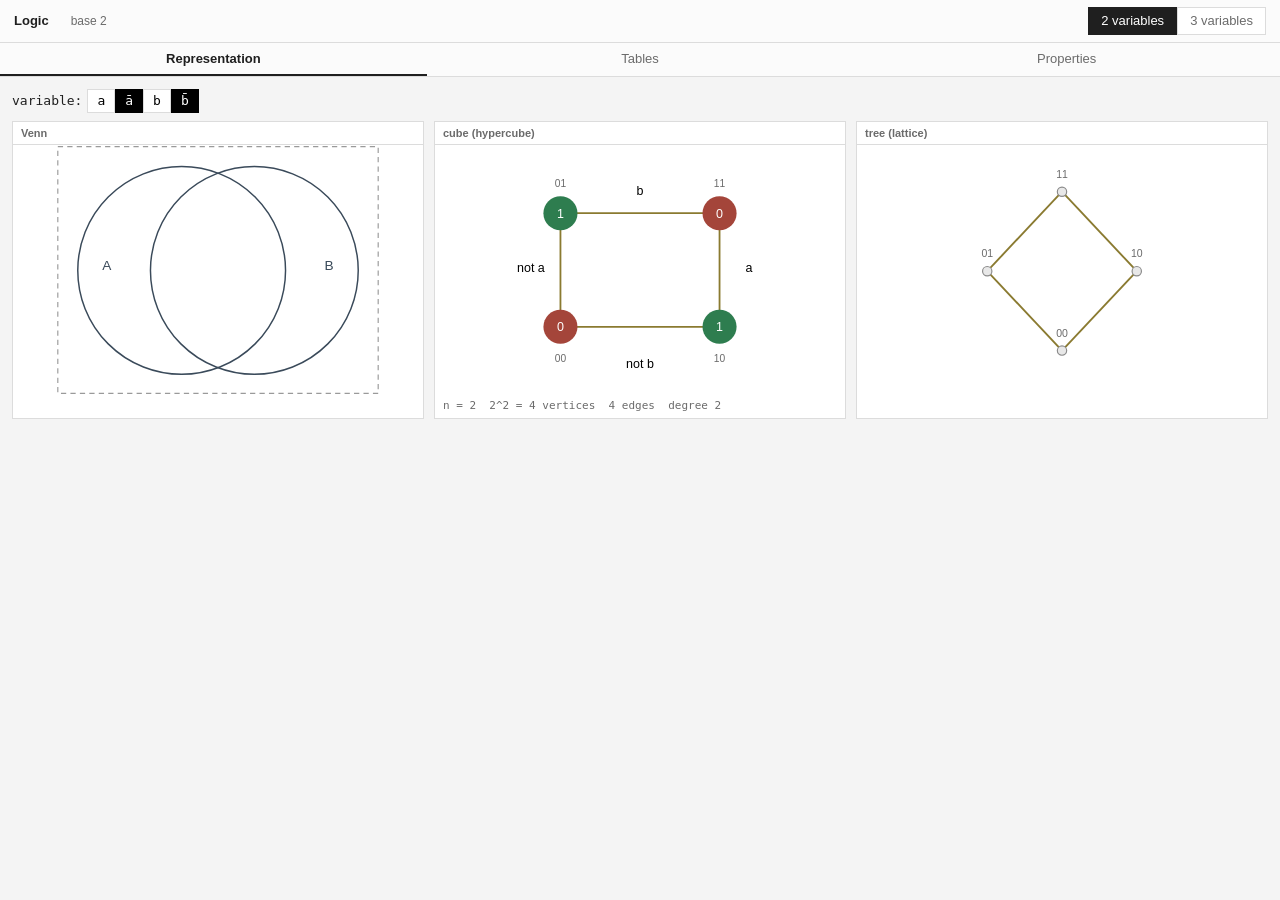
==== commit 241a2955: "fix: landing page - exact physics values" ====
--- a/index.html
+++ b/index.html
@@ -62,6 +62,10 @@
 .vc{fill:none;stroke:#3a4a5a;stroke-width:1.4;pointer-events:none}
 .vl{fill:#3a4a5a;font-size:13px;text-anchor:middle;pointer-events:none}
 .af{fill:transparent}
+.psq{width:46px;height:46px;display:block;margin:auto}
+.psqbox{fill:#fff;stroke:#c4c4c4;stroke-width:1}
+.pball{fill:#e0a53a;stroke:#8a6a20;stroke-width:.8}
+.pcom{fill:#c0392b}
 .fn{display:block;font-size:9px;color:#6b6b6b;margin-top:1px}
 .uv{fill:none;stroke:#9a9a9a;stroke-width:1.1;stroke-dasharray:5 4}
 .atom:hover .af{fill:rgba(224,165,58,.18)}
@@ -103,8 +107,8 @@
 <div class="page wrap" id="p-rep">
 <div class="vbar"><span>variable:</span>
 <span id="vbar2"><button class="vb" data-k="0" data-lit="1">a</button><button class="vb negb" data-k="0" data-lit="0">ā</button><button class="vb" data-k="1" data-lit="1">b</button><button class="vb negb" data-k="1" data-lit="0">b̄</button></span><span id="vbar3" class="hidden"><button class="vb" data-k="0" data-lit="1">a</button><button class="vb negb" data-k="0" data-lit="0">ā</button><button class="vb" data-k="1" data-lit="1">b</button><button class="vb negb" data-k="1" data-lit="0">b̄</button><button class="vb" data-k="2" data-lit="1">c</button><button class="vb negb" data-k="2" data-lit="0">c̄</button></span></div>
-<div id="pan2" class="panels"><div class="panel"><h3>Venn</h3><svg viewBox='0 0 308 238' class='diag venn' data-geo='{"w": 308, "h": 238, "c": [[119.38461538461539, 119.38461538461542, 98.9010989010989], [188.6153846153846, 119.38461538461542, 98.9010989010989]]}'><defs><clipPath id="v2c0" clipPathUnits="userSpaceOnUse"><path d="M20.48,119.38 a98.90,98.90 0 1,0 197.80,0 a98.90,98.90 0 1,0 -197.80,0 Z"/></clipPath><clipPath id="v2n0" clipPathUnits="userSpaceOnUse"><path clip-rule="evenodd" d="M0,0 H308 V238 H0 Z M20.48,119.38 a98.90,98.90 0 1,0 197.80,0 a98.90,98.90 0 1,0 -197.80,0 Z"/></clipPath><clipPath id="v2c1" clipPathUnits="userSpaceOnUse"><path d="M89.71,119.38 a98.90,98.90 0 1,0 197.80,0 a98.90,98.90 0 1,0 -197.80,0 Z"/></clipPath><clipPath id="v2n1" clipPathUnits="userSpaceOnUse"><path clip-rule="evenodd" d="M0,0 H308 V238 H0 Z M89.71,119.38 a98.90,98.90 0 1,0 197.80,0 a98.90,98.90 0 1,0 -197.80,0 Z"/></clipPath></defs><g class="atom" data-m="0"><g clip-path="url(#v2n0)"><g clip-path="url(#v2n1)"><rect class="af" x="0" y="0" width="308" height="238"/></g></g></g><g class="atom" data-m="1"><g clip-path="url(#v2c0)"><g clip-path="url(#v2n1)"><rect class="af" x="0" y="0" width="308" height="238"/></g></g></g><g class="atom" data-m="2"><g clip-path="url(#v2n0)"><g clip-path="url(#v2c1)"><rect class="af" x="0" y="0" width="308" height="238"/></g></g></g><g class="atom" data-m="3"><g clip-path="url(#v2c0)"><g clip-path="url(#v2c1)"><rect class="af" x="0" y="0" width="308" height="238"/></g></g></g><rect class="uv" x="1.5" y="1.5" width="305" height="235"/><circle cx="119.4" cy="119.4" r="98.9" class="vc"/><circle cx="188.6" cy="119.4" r="98.9" class="vc"/><text x="48.2" y="119.4" class="vl">A</text><text x="259.8" y="119.4" class="vl">B</text></svg></div><div class="panel"><h3>cube (hypercube)</h3><svg viewBox="0 0 260 220" class="diag"><line x1="60" y1="160" x2="60" y2="60" class="ce"/><line x1="60" y1="160" x2="200" y2="160" class="ce"/><line x1="60" y1="60" x2="200" y2="60" class="ce"/><line x1="200" y1="160" x2="200" y2="60" class="ce"/><text x="130" y="44" class="fl">b</text><text x="130" y="196" class="fl">not b</text><text x="34" y="112" class="fl">not a</text><text x="226" y="112" class="fl">a</text><g class="node" data-i="0"><circle cx="60" cy="160" r="19" class="ring"/><circle cx="60" cy="160" r="15" class="cv0"/><text x="60" y="164" class="cvt">0</text><text x="60" y="191" class="cbl">00</text></g><g class="node" data-i="1"><circle cx="60" cy="60" r="19" class="ring"/><circle cx="60" cy="60" r="15" class="cv1"/><text x="60" y="64" class="cvt">1</text><text x="60" y="37" class="cbl">01</text></g><g class="node" data-i="2"><circle cx="200" cy="160" r="19" class="ring"/><circle cx="200" cy="160" r="15" class="cv1"/><text x="200" y="164" class="cvt">1</text><text x="200" y="191" class="cbl">10</text></g><g class="node" data-i="3"><circle cx="200" cy="60" r="19" class="ring"/><circle cx="200" cy="60" r="15" class="cv0"/><text x="200" y="64" class="cvt">0</text><text x="200" y="37" class="cbl">11</text></g></svg><div class="facts">n = 2&nbsp;&nbsp;2^2 = 4 vertices&nbsp;&nbsp;4 edges&nbsp;&nbsp;degree 2</div></div><div class="panel"><h3>tree (lattice)</h3><svg viewBox="0 0 260 214" class="diag"><line x1="130" y1="40" x2="66" y2="108" class="ce"/><line x1="130" y1="40" x2="194" y2="108" class="ce"/><line x1="66" y1="108" x2="130" y2="176" class="ce"/><line x1="194" y1="108" x2="130" y2="176" class="ce"/><g class="node" data-i="3"><circle cx="130" cy="40" r="9" class="ring"/><circle cx="130" cy="40" r="4" class="tn"/><text x="130" y="28" class="cbl">11</text></g><g class="node" data-i="1"><circle cx="66" cy="108" r="9" class="ring"/><circle cx="66" cy="108" r="4" class="tn"/><text x="66" y="96" class="cbl">01</text></g><g class="node" data-i="2"><circle cx="194" cy="108" r="9" class="ring"/><circle cx="194" cy="108" r="4" class="tn"/><text x="194" y="96" class="cbl">10</text></g><g class="node" data-i="0"><circle cx="130" cy="176" r="9" class="ring"/><circle cx="130" cy="176" r="4" class="tn"/><text x="130" y="164" class="cbl">00</text></g></svg></div></div>
-<div id="pan3" class="panels hidden"><div class="panel"><h3>Venn</h3><svg viewBox='0 0 308 296' class='diag venn' data-geo='{"w": 308, "h": 296, "c": [[154.0, 111.45776000203983, 92.10665143031986], [111.45776000203983, 185.14308114629574, 92.10665143031986], [196.54223999796014, 185.14308114629574, 92.10665143031986]]}'><defs><clipPath id="v3c0" clipPathUnits="userSpaceOnUse"><path d="M61.89,111.46 a92.11,92.11 0 1,0 184.21,0 a92.11,92.11 0 1,0 -184.21,0 Z"/></clipPath><clipPath id="v3n0" clipPathUnits="userSpaceOnUse"><path clip-rule="evenodd" d="M0,0 H308 V296 H0 Z M61.89,111.46 a92.11,92.11 0 1,0 184.21,0 a92.11,92.11 0 1,0 -184.21,0 Z"/></clipPath><clipPath id="v3c1" clipPathUnits="userSpaceOnUse"><path d="M19.35,185.14 a92.11,92.11 0 1,0 184.21,0 a92.11,92.11 0 1,0 -184.21,0 Z"/></clipPath><clipPath id="v3n1" clipPathUnits="userSpaceOnUse"><path clip-rule="evenodd" d="M0,0 H308 V296 H0 Z M19.35,185.14 a92.11,92.11 0 1,0 184.21,0 a92.11,92.11 0 1,0 -184.21,0 Z"/></clipPath><clipPath id="v3c2" clipPathUnits="userSpaceOnUse"><path d="M104.44,185.14 a92.11,92.11 0 1,0 184.21,0 a92.11,92.11 0 1,0 -184.21,0 Z"/></clipPath><clipPath id="v3n2" clipPathUnits="userSpaceOnUse"><path clip-rule="evenodd" d="M0,0 H308 V296 H0 Z M104.44,185.14 a92.11,92.11 0 1,0 184.21,0 a92.11,92.11 0 1,0 -184.21,0 Z"/></clipPath></defs><g class="atom" data-m="0"><g clip-path="url(#v3n0)"><g clip-path="url(#v3n1)"><g clip-path="url(#v3n2)"><rect class="af" x="0" y="0" width="308" height="296"/></g></g></g></g><g class="atom" data-m="1"><g clip-path="url(#v3c0)"><g clip-path="url(#v3n1)"><g clip-path="url(#v3n2)"><rect class="af" x="0" y="0" width="308" height="296"/></g></g></g></g><g class="atom" data-m="2"><g clip-path="url(#v3n0)"><g clip-path="url(#v3c1)"><g clip-path="url(#v3n2)"><rect class="af" x="0" y="0" width="308" height="296"/></g></g></g></g><g class="atom" data-m="3"><g clip-path="url(#v3c0)"><g clip-path="url(#v3c1)"><g clip-path="url(#v3n2)"><rect class="af" x="0" y="0" width="308" height="296"/></g></g></g></g><g class="atom" data-m="4"><g clip-path="url(#v3n0)"><g clip-path="url(#v3n1)"><g clip-path="url(#v3c2)"><rect class="af" x="0" y="0" width="308" height="296"/></g></g></g></g><g class="atom" data-m="5"><g clip-path="url(#v3c0)"><g clip-path="url(#v3n1)"><g clip-path="url(#v3c2)"><rect class="af" x="0" y="0" width="308" height="296"/></g></g></g></g><g class="atom" data-m="6"><g clip-path="url(#v3n0)"><g clip-path="url(#v3c1)"><g clip-path="url(#v3c2)"><rect class="af" x="0" y="0" width="308" height="296"/></g></g></g></g><g class="atom" data-m="7"><g clip-path="url(#v3c0)"><g clip-path="url(#v3c1)"><g clip-path="url(#v3c2)"><rect class="af" x="0" y="0" width="308" height="296"/></g></g></g></g><rect class="uv" x="1.5" y="1.5" width="305" height="293"/><circle cx="154.0" cy="111.5" r="92.1" class="vc"/><circle cx="111.5" cy="185.1" r="92.1" class="vc"/><circle cx="196.5" cy="185.1" r="92.1" class="vc"/><text x="154.0" y="45.1" class="vl">A</text><text x="54.0" y="218.3" class="vl">B</text><text x="254.0" y="218.3" class="vl">C</text></svg></div><div class="panel"><h3>cube (hypercube)</h3><svg viewBox="0 0 290 240" class="diag"><line x1="60" y1="178" x2="60" y2="92" class="ce"/><line x1="60" y1="178" x2="172" y2="178" class="ce"/><line x1="60" y1="92" x2="172" y2="92" class="ce"/><line x1="172" y1="178" x2="172" y2="92" class="ce"/><line x1="104" y1="146" x2="104" y2="60" class="ce"/><line x1="104" y1="146" x2="216" y2="146" class="ce"/><line x1="104" y1="60" x2="216" y2="60" class="ce"/><line x1="216" y1="146" x2="216" y2="60" class="ce"/><line x1="60" y1="178" x2="104" y2="146" class="ce"/><line x1="60" y1="92" x2="104" y2="60" class="ce"/><line x1="172" y1="178" x2="216" y2="146" class="ce"/><line x1="172" y1="92" x2="216" y2="60" class="ce"/><text x="262" y="118" class="fl">b</text><text x="22" y="118" class="fl">not b</text><text x="96" y="118" class="fl">a</text><text x="150" y="200" class="fl">not a</text><text x="150" y="92" class="fl">c</text><text x="150" y="140" class="fl">not c</text><g class="node" data-i="0"><circle cx="60" cy="178" r="13" class="ring"/><circle cx="60" cy="178" r="9" class="cv0"/><text x="60" y="182" class="cvt">0</text><text x="60" y="203" class="cbl">000</text></g><g class="node" data-i="1"><circle cx="60" cy="92" r="13" class="ring"/><circle cx="60" cy="92" r="9" class="cv1"/><text x="60" y="96" class="cvt">1</text><text x="60" y="75" class="cbl">001</text></g><g class="node" data-i="2"><circle cx="172" cy="178" r="13" class="ring"/><circle cx="172" cy="178" r="9" class="cv1"/><text x="172" y="182" class="cvt">1</text><text x="172" y="203" class="cbl">010</text></g><g class="node" data-i="3"><circle cx="172" cy="92" r="13" class="ring"/><circle cx="172" cy="92" r="9" class="cv0"/><text x="172" y="96" class="cvt">0</text><text x="172" y="75" class="cbl">011</text></g><g class="node" data-i="4"><circle cx="104" cy="146" r="13" class="ring"/><circle cx="104" cy="146" r="9" class="cv1"/><text x="104" y="150" class="cvt">1</text><text x="104" y="171" class="cbl">100</text></g><g class="node" data-i="5"><circle cx="104" cy="60" r="13" class="ring"/><circle cx="104" cy="60" r="9" class="cv0"/><text x="104" y="64" class="cvt">0</text><text x="104" y="43" class="cbl">101</text></g><g class="node" data-i="6"><circle cx="216" cy="146" r="13" class="ring"/><circle cx="216" cy="146" r="9" class="cv0"/><text x="216" y="150" class="cvt">0</text><text x="216" y="171" class="cbl">110</text></g><g class="node" data-i="7"><circle cx="216" cy="60" r="13" class="ring"/><circle cx="216" cy="60" r="9" class="cv1"/><text x="216" y="64" class="cvt">1</text><text x="216" y="43" class="cbl">111</text></g></svg><div class="facts">n = 3&nbsp;&nbsp;2^3 = 8 vertices&nbsp;&nbsp;12 edges&nbsp;&nbsp;degree 3</div></div><div class="panel"><h3>tree (lattice)</h3><svg viewBox="0 0 300 250" class="diag"><line x1="150" y1="34" x2="75" y2="96" class="ce"/><line x1="150" y1="34" x2="150" y2="96" class="ce"/><line x1="150" y1="34" x2="225" y2="96" class="ce"/><line x1="75" y1="96" x2="75" y2="158" class="ce"/><line x1="75" y1="96" x2="150" y2="158" class="ce"/><line x1="150" y1="96" x2="75" y2="158" class="ce"/><line x1="150" y1="96" x2="225" y2="158" class="ce"/><line x1="225" y1="96" x2="150" y2="158" class="ce"/><line x1="225" y1="96" x2="225" y2="158" class="ce"/><line x1="75" y1="158" x2="150" y2="216" class="ce"/><line x1="150" y1="158" x2="150" y2="216" class="ce"/><line x1="225" y1="158" x2="150" y2="216" class="ce"/><g class="node" data-i="7"><circle cx="150" cy="34" r="9" class="ring"/><circle cx="150" cy="34" r="4" class="tn"/><text x="150" y="22" class="cbl">111</text></g><g class="node" data-i="3"><circle cx="75" cy="96" r="9" class="ring"/><circle cx="75" cy="96" r="4" class="tn"/><text x="75" y="84" class="cbl">011</text></g><g class="node" data-i="5"><circle cx="150" cy="96" r="9" class="ring"/><circle cx="150" cy="96" r="4" class="tn"/><text x="150" y="84" class="cbl">101</text></g><g class="node" data-i="6"><circle cx="225" cy="96" r="9" class="ring"/><circle cx="225" cy="96" r="4" class="tn"/><text x="225" y="84" class="cbl">110</text></g><g class="node" data-i="1"><circle cx="75" cy="158" r="9" class="ring"/><circle cx="75" cy="158" r="4" class="tn"/><text x="75" y="146" class="cbl">001</text></g><g class="node" data-i="2"><circle cx="150" cy="158" r="9" class="ring"/><circle cx="150" cy="158" r="4" class="tn"/><text x="150" y="146" class="cbl">010</text></g><g class="node" data-i="4"><circle cx="225" cy="158" r="9" class="ring"/><circle cx="225" cy="158" r="4" class="tn"/><text x="225" y="146" class="cbl">100</text></g><g class="node" data-i="0"><circle cx="150" cy="216" r="9" class="ring"/><circle cx="150" cy="216" r="4" class="tn"/><text x="150" y="204" class="cbl">000</text></g></svg></div></div>
+<div id="pan2" class="panels"><div class="panel"><h3>Venn</h3><svg viewBox='0 0 308 238' class='diag venn' data-geo='{"w": 308, "h": 238, "c": [[119.38461538461539, 119.38461538461542, 98.9010989010989], [188.6153846153846, 119.38461538461542, 98.9010989010989]]}'><defs><clipPath id="v2c0" clipPathUnits="userSpaceOnUse"><path d="M20.48,119.38 a98.90,98.90 0 1,0 197.80,0 a98.90,98.90 0 1,0 -197.80,0 Z"/></clipPath><clipPath id="v2n0" clipPathUnits="userSpaceOnUse"><path clip-rule="evenodd" d="M0,0 H308 V238 H0 Z M20.48,119.38 a98.90,98.90 0 1,0 197.80,0 a98.90,98.90 0 1,0 -197.80,0 Z"/></clipPath><clipPath id="v2c1" clipPathUnits="userSpaceOnUse"><path d="M89.71,119.38 a98.90,98.90 0 1,0 197.80,0 a98.90,98.90 0 1,0 -197.80,0 Z"/></clipPath><clipPath id="v2n1" clipPathUnits="userSpaceOnUse"><path clip-rule="evenodd" d="M0,0 H308 V238 H0 Z M89.71,119.38 a98.90,98.90 0 1,0 197.80,0 a98.90,98.90 0 1,0 -197.80,0 Z"/></clipPath></defs><g class="atom" data-m="0"><g clip-path="url(#v2n0)"><g clip-path="url(#v2n1)"><rect class="af" x="0" y="0" width="308" height="238"/></g></g></g><g class="atom" data-m="1"><g clip-path="url(#v2c0)"><g clip-path="url(#v2n1)"><rect class="af" x="0" y="0" width="308" height="238"/></g></g></g><g class="atom" data-m="2"><g clip-path="url(#v2n0)"><g clip-path="url(#v2c1)"><rect class="af" x="0" y="0" width="308" height="238"/></g></g></g><g class="atom" data-m="3"><g clip-path="url(#v2c0)"><g clip-path="url(#v2c1)"><rect class="af" x="0" y="0" width="308" height="238"/></g></g></g><rect class="uv" x="1.5" y="1.5" width="305" height="235"/><circle cx="119.4" cy="119.4" r="98.9" class="vc"/><circle cx="188.6" cy="119.4" r="98.9" class="vc"/><text x="48.2" y="119.4" class="vl">A</text><text x="259.8" y="119.4" class="vl">B</text></svg></div><div class="panel"><h3>cube (hypercube)</h3><svg viewBox="0 0 260 220" class="diag cube"><line x1="60" y1="160" x2="60" y2="60" class="ce"/><line x1="60" y1="160" x2="200" y2="160" class="ce"/><line x1="60" y1="60" x2="200" y2="60" class="ce"/><line x1="200" y1="160" x2="200" y2="60" class="ce"/><text x="130" y="44" class="fl">b</text><text x="130" y="196" class="fl">not b</text><text x="34" y="112" class="fl">not a</text><text x="226" y="112" class="fl">a</text><g class="node" data-i="0"><circle cx="60" cy="160" r="19" class="ring"/><circle cx="60" cy="160" r="15" class="cv0"/><text x="60" y="164" class="cvt">0</text><text x="60" y="191" class="cbl">00</text></g><g class="node" data-i="1"><circle cx="60" cy="60" r="19" class="ring"/><circle cx="60" cy="60" r="15" class="cv1"/><text x="60" y="64" class="cvt">1</text><text x="60" y="37" class="cbl">01</text></g><g class="node" data-i="2"><circle cx="200" cy="160" r="19" class="ring"/><circle cx="200" cy="160" r="15" class="cv1"/><text x="200" y="164" class="cvt">1</text><text x="200" y="191" class="cbl">10</text></g><g class="node" data-i="3"><circle cx="200" cy="60" r="19" class="ring"/><circle cx="200" cy="60" r="15" class="cv0"/><text x="200" y="64" class="cvt">0</text><text x="200" y="37" class="cbl">11</text></g></svg><div class="facts">n = 2&nbsp;&nbsp;2^2 = 4 vertices&nbsp;&nbsp;4 edges&nbsp;&nbsp;degree 2</div></div><div class="panel"><h3>tree (lattice)</h3><svg viewBox="0 0 260 214" class="diag tree"><line x1="130" y1="40" x2="66" y2="108" class="ce"/><line x1="130" y1="40" x2="194" y2="108" class="ce"/><line x1="66" y1="108" x2="130" y2="176" class="ce"/><line x1="194" y1="108" x2="130" y2="176" class="ce"/><g class="node" data-i="3"><circle cx="130" cy="40" r="9" class="ring"/><circle cx="130" cy="40" r="4" class="tn"/><text x="130" y="28" class="cbl">11</text></g><g class="node" data-i="1"><circle cx="66" cy="108" r="9" class="ring"/><circle cx="66" cy="108" r="4" class="tn"/><text x="66" y="96" class="cbl">01</text></g><g class="node" data-i="2"><circle cx="194" cy="108" r="9" class="ring"/><circle cx="194" cy="108" r="4" class="tn"/><text x="194" y="96" class="cbl">10</text></g><g class="node" data-i="0"><circle cx="130" cy="176" r="9" class="ring"/><circle cx="130" cy="176" r="4" class="tn"/><text x="130" y="164" class="cbl">00</text></g></svg></div></div>
+<div id="pan3" class="panels hidden"><div class="panel"><h3>Venn</h3><svg viewBox='0 0 308 296' class='diag venn' data-geo='{"w": 308, "h": 296, "c": [[154.0, 111.45776000203983, 92.10665143031986], [111.45776000203983, 185.14308114629574, 92.10665143031986], [196.54223999796014, 185.14308114629574, 92.10665143031986]]}'><defs><clipPath id="v3c0" clipPathUnits="userSpaceOnUse"><path d="M61.89,111.46 a92.11,92.11 0 1,0 184.21,0 a92.11,92.11 0 1,0 -184.21,0 Z"/></clipPath><clipPath id="v3n0" clipPathUnits="userSpaceOnUse"><path clip-rule="evenodd" d="M0,0 H308 V296 H0 Z M61.89,111.46 a92.11,92.11 0 1,0 184.21,0 a92.11,92.11 0 1,0 -184.21,0 Z"/></clipPath><clipPath id="v3c1" clipPathUnits="userSpaceOnUse"><path d="M19.35,185.14 a92.11,92.11 0 1,0 184.21,0 a92.11,92.11 0 1,0 -184.21,0 Z"/></clipPath><clipPath id="v3n1" clipPathUnits="userSpaceOnUse"><path clip-rule="evenodd" d="M0,0 H308 V296 H0 Z M19.35,185.14 a92.11,92.11 0 1,0 184.21,0 a92.11,92.11 0 1,0 -184.21,0 Z"/></clipPath><clipPath id="v3c2" clipPathUnits="userSpaceOnUse"><path d="M104.44,185.14 a92.11,92.11 0 1,0 184.21,0 a92.11,92.11 0 1,0 -184.21,0 Z"/></clipPath><clipPath id="v3n2" clipPathUnits="userSpaceOnUse"><path clip-rule="evenodd" d="M0,0 H308 V296 H0 Z M104.44,185.14 a92.11,92.11 0 1,0 184.21,0 a92.11,92.11 0 1,0 -184.21,0 Z"/></clipPath></defs><g class="atom" data-m="0"><g clip-path="url(#v3n0)"><g clip-path="url(#v3n1)"><g clip-path="url(#v3n2)"><rect class="af" x="0" y="0" width="308" height="296"/></g></g></g></g><g class="atom" data-m="1"><g clip-path="url(#v3c0)"><g clip-path="url(#v3n1)"><g clip-path="url(#v3n2)"><rect class="af" x="0" y="0" width="308" height="296"/></g></g></g></g><g class="atom" data-m="2"><g clip-path="url(#v3n0)"><g clip-path="url(#v3c1)"><g clip-path="url(#v3n2)"><rect class="af" x="0" y="0" width="308" height="296"/></g></g></g></g><g class="atom" data-m="3"><g clip-path="url(#v3c0)"><g clip-path="url(#v3c1)"><g clip-path="url(#v3n2)"><rect class="af" x="0" y="0" width="308" height="296"/></g></g></g></g><g class="atom" data-m="4"><g clip-path="url(#v3n0)"><g clip-path="url(#v3n1)"><g clip-path="url(#v3c2)"><rect class="af" x="0" y="0" width="308" height="296"/></g></g></g></g><g class="atom" data-m="5"><g clip-path="url(#v3c0)"><g clip-path="url(#v3n1)"><g clip-path="url(#v3c2)"><rect class="af" x="0" y="0" width="308" height="296"/></g></g></g></g><g class="atom" data-m="6"><g clip-path="url(#v3n0)"><g clip-path="url(#v3c1)"><g clip-path="url(#v3c2)"><rect class="af" x="0" y="0" width="308" height="296"/></g></g></g></g><g class="atom" data-m="7"><g clip-path="url(#v3c0)"><g clip-path="url(#v3c1)"><g clip-path="url(#v3c2)"><rect class="af" x="0" y="0" width="308" height="296"/></g></g></g></g><rect class="uv" x="1.5" y="1.5" width="305" height="293"/><circle cx="154.0" cy="111.5" r="92.1" class="vc"/><circle cx="111.5" cy="185.1" r="92.1" class="vc"/><circle cx="196.5" cy="185.1" r="92.1" class="vc"/><text x="154.0" y="45.1" class="vl">A</text><text x="54.0" y="218.3" class="vl">B</text><text x="254.0" y="218.3" class="vl">C</text></svg></div><div class="panel"><h3>cube (hypercube)</h3><svg viewBox="0 0 290 240" class="diag cube"><line x1="60" y1="178" x2="60" y2="92" class="ce"/><line x1="60" y1="178" x2="172" y2="178" class="ce"/><line x1="60" y1="92" x2="172" y2="92" class="ce"/><line x1="172" y1="178" x2="172" y2="92" class="ce"/><line x1="104" y1="146" x2="104" y2="60" class="ce"/><line x1="104" y1="146" x2="216" y2="146" class="ce"/><line x1="104" y1="60" x2="216" y2="60" class="ce"/><line x1="216" y1="146" x2="216" y2="60" class="ce"/><line x1="60" y1="178" x2="104" y2="146" class="ce"/><line x1="60" y1="92" x2="104" y2="60" class="ce"/><line x1="172" y1="178" x2="216" y2="146" class="ce"/><line x1="172" y1="92" x2="216" y2="60" class="ce"/><text x="262" y="118" class="fl">b</text><text x="22" y="118" class="fl">not b</text><text x="96" y="118" class="fl">a</text><text x="150" y="200" class="fl">not a</text><text x="150" y="92" class="fl">c</text><text x="150" y="140" class="fl">not c</text><g class="node" data-i="0"><circle cx="60" cy="178" r="13" class="ring"/><circle cx="60" cy="178" r="9" class="cv0"/><text x="60" y="182" class="cvt">0</text><text x="60" y="203" class="cbl">000</text></g><g class="node" data-i="1"><circle cx="60" cy="92" r="13" class="ring"/><circle cx="60" cy="92" r="9" class="cv1"/><text x="60" y="96" class="cvt">1</text><text x="60" y="75" class="cbl">001</text></g><g class="node" data-i="2"><circle cx="172" cy="178" r="13" class="ring"/><circle cx="172" cy="178" r="9" class="cv1"/><text x="172" y="182" class="cvt">1</text><text x="172" y="203" class="cbl">010</text></g><g class="node" data-i="3"><circle cx="172" cy="92" r="13" class="ring"/><circle cx="172" cy="92" r="9" class="cv0"/><text x="172" y="96" class="cvt">0</text><text x="172" y="75" class="cbl">011</text></g><g class="node" data-i="4"><circle cx="104" cy="146" r="13" class="ring"/><circle cx="104" cy="146" r="9" class="cv1"/><text x="104" y="150" class="cvt">1</text><text x="104" y="171" class="cbl">100</text></g><g class="node" data-i="5"><circle cx="104" cy="60" r="13" class="ring"/><circle cx="104" cy="60" r="9" class="cv0"/><text x="104" y="64" class="cvt">0</text><text x="104" y="43" class="cbl">101</text></g><g class="node" data-i="6"><circle cx="216" cy="146" r="13" class="ring"/><circle cx="216" cy="146" r="9" class="cv0"/><text x="216" y="150" class="cvt">0</text><text x="216" y="171" class="cbl">110</text></g><g class="node" data-i="7"><circle cx="216" cy="60" r="13" class="ring"/><circle cx="216" cy="60" r="9" class="cv1"/><text x="216" y="64" class="cvt">1</text><text x="216" y="43" class="cbl">111</text></g></svg><div class="facts">n = 3&nbsp;&nbsp;2^3 = 8 vertices&nbsp;&nbsp;12 edges&nbsp;&nbsp;degree 3</div></div><div class="panel"><h3>tree (lattice)</h3><svg viewBox="0 0 300 250" class="diag tree"><line x1="150" y1="34" x2="75" y2="96" class="ce"/><line x1="150" y1="34" x2="150" y2="96" class="ce"/><line x1="150" y1="34" x2="225" y2="96" class="ce"/><line x1="75" y1="96" x2="75" y2="158" class="ce"/><line x1="75" y1="96" x2="150" y2="158" class="ce"/><line x1="150" y1="96" x2="75" y2="158" class="ce"/><line x1="150" y1="96" x2="225" y2="158" class="ce"/><line x1="225" y1="96" x2="150" y2="158" class="ce"/><line x1="225" y1="96" x2="225" y2="158" class="ce"/><line x1="75" y1="158" x2="150" y2="216" class="ce"/><line x1="150" y1="158" x2="150" y2="216" class="ce"/><line x1="225" y1="158" x2="150" y2="216" class="ce"/><g class="node" data-i="7"><circle cx="150" cy="34" r="9" class="ring"/><circle cx="150" cy="34" r="4" class="tn"/><text x="150" y="22" class="cbl">111</text></g><g class="node" data-i="3"><circle cx="75" cy="96" r="9" class="ring"/><circle cx="75" cy="96" r="4" class="tn"/><text x="75" y="84" class="cbl">011</text></g><g class="node" data-i="5"><circle cx="150" cy="96" r="9" class="ring"/><circle cx="150" cy="96" r="4" class="tn"/><text x="150" y="84" class="cbl">101</text></g><g class="node" data-i="6"><circle cx="225" cy="96" r="9" class="ring"/><circle cx="225" cy="96" r="4" class="tn"/><text x="225" y="84" class="cbl">110</text></g><g class="node" data-i="1"><circle cx="75" cy="158" r="9" class="ring"/><circle cx="75" cy="158" r="4" class="tn"/><text x="75" y="146" class="cbl">001</text></g><g class="node" data-i="2"><circle cx="150" cy="158" r="9" class="ring"/><circle cx="150" cy="158" r="4" class="tn"/><text x="150" y="146" class="cbl">010</text></g><g class="node" data-i="4"><circle cx="225" cy="158" r="9" class="ring"/><circle cx="225" cy="158" r="4" class="tn"/><text x="225" y="146" class="cbl">100</text></g><g class="node" data-i="0"><circle cx="150" cy="216" r="9" class="ring"/><circle cx="150" cy="216" r="4" class="tn"/><text x="150" y="204" class="cbl">000</text></g></svg></div></div>
 </div>
 
 <div class="page wrap hidden" id="p-tables">
@@ -112,12 +116,16 @@
 <button class="subtab active" data-s="reps">representations</button>
 <button class="subtab" data-s="matrix">matrix</button>
 <button class="subtab" data-s="uni">universal</button>
+<button class="subtab" data-s="phys">physics</button>
 </div>
 <div id="s-reps"><div class="card"><h2>the 16 functions&nbsp;&nbsp;(two variables)</h2>
-<div class="body"><div class="tblwrap"><table class="grid " data-sortable="1"><thead><tr><th>#</th><th>symbol</th><th>expression</th><th>matrix</th><th>det</th><th>trace</th><th>eigen</th><th>rank</th><th>code</th><th>SOP</th><th>ANF</th><th>Walsh</th><th>set</th><th>NPN</th></tr></thead><tbody><tr><td>0</td><td>⊥</td><td>0<span class="fn">(FALSE)</span></td><td><span class="mtx"><span class="br">[</span><span class="cells"><span>0</span><span>0</span><span>0</span><span>0</span></span><span class="br">]</span></span></td><td>0</td><td>0</td><td>0, 0</td><td>0</td><td>0000</td><td>0</td><td>0</td><td>+4 +0 +0 +0</td><td>∅</td><td>constant</td></tr><tr><td>1</td><td>∧</td><td>a ∧ b<span class="fn">(AND)</span></td><td><span class="mtx"><span class="br">[</span><span class="cells"><span>0</span><span>1</span><span>0</span><span>0</span></span><span class="br">]</span></span></td><td>0</td><td>0</td><td>0, 0</td><td>1</td><td>0001</td><td>A B</td><td>ab</td><td>+2 +2 +2 -2</td><td>A ∩ B</td><td>AND / NAND</td></tr><tr><td>2</td><td>↛</td><td>a ∧ not b</td><td><span class="mtx"><span class="br">[</span><span class="cells"><span>0</span><span>0</span><span>0</span><span>1</span></span><span class="br">]</span></span></td><td>0</td><td>1</td><td>1, 0</td><td>1</td><td>0010</td><td>A not B</td><td>a ⊕ ab</td><td>+2 -2 +2 +2</td><td>A − B</td><td>AND / NAND</td></tr><tr><td>3</td><td>a</td><td>a</td><td><span class="mtx"><span class="br">[</span><span class="cells"><span>0</span><span>1</span><span>0</span><span>1</span></span><span class="br">]</span></span></td><td>0</td><td>1</td><td>1, 0</td><td>1</td><td>0011</td><td>A not B ∨ A B</td><td>a</td><td>+0 +0 +4 +0</td><td>A</td><td>projection</td></tr><tr><td>4</td><td>↚</td><td>not a ∧ b</td><td><span class="mtx"><span class="br">[</span><span class="cells"><span>1</span><span>0</span><span>0</span><span>0</span></span><span class="br">]</span></span></td><td>0</td><td>1</td><td>1, 0</td><td>1</td><td>0100</td><td>not A B</td><td>b ⊕ ab</td><td>+2 +2 -2 +2</td><td>B − A</td><td>AND / NAND</td></tr><tr><td>5</td><td>b</td><td>b</td><td><span class="mtx"><span class="br">[</span><span class="cells"><span>1</span><span>1</span><span>0</span><span>0</span></span><span class="br">]</span></span></td><td>0</td><td>1</td><td>1, 0</td><td>1</td><td>0101</td><td>not A B ∨ A B</td><td>b</td><td>+0 +4 +0 +0</td><td>B</td><td>projection</td></tr><tr><td>6</td><td>⊕</td><td>(a ∧ not b) ∨ (not a ∧ b)<span class="fn">(XOR)</span></td><td><span class="mtx"><span class="br">[</span><span class="cells"><span>1</span><span>0</span><span>0</span><span>1</span></span><span class="br">]</span></span></td><td>1</td><td>2</td><td>1, 1</td><td>2</td><td>0110</td><td>not A B ∨ A not B</td><td>a ⊕ b</td><td>+0 +0 +0 +4</td><td>A △ B</td><td>XOR / XNOR</td></tr><tr><td>7</td><td>∨</td><td>a ∨ b<span class="fn">(OR)</span></td><td><span class="mtx"><span class="br">[</span><span class="cells"><span>1</span><span>1</span><span>0</span><span>1</span></span><span class="br">]</span></span></td><td>1</td><td>2</td><td>1, 1</td><td>2</td><td>0111</td><td>not A B ∨ A not B ∨ A B</td><td>a ⊕ b ⊕ ab</td><td>-2 +2 +2 +2</td><td>A ∪ B</td><td>AND / NAND</td></tr><tr><td>8</td><td>↓</td><td>not a ∧ not b<span class="fn">(NOR)</span></td><td><span class="mtx"><span class="br">[</span><span class="cells"><span>0</span><span>0</span><span>1</span><span>0</span></span><span class="br">]</span></span></td><td>0</td><td>0</td><td>0, 0</td><td>1</td><td>1000</td><td>not A not B</td><td>1 ⊕ a ⊕ b ⊕ ab</td><td>+2 -2 -2 -2</td><td>not A ∩ not B</td><td>AND / NAND</td></tr><tr><td>9</td><td>⊙</td><td>(a ∧ b) ∨ (not a ∧ not b)<span class="fn">(XNOR)</span></td><td><span class="mtx"><span class="br">[</span><span class="cells"><span>0</span><span>1</span><span>1</span><span>0</span></span><span class="br">]</span></span></td><td>-1</td><td>0</td><td>1, -1</td><td>2</td><td>1001</td><td>not A not B ∨ A B</td><td>1 ⊕ a ⊕ b</td><td>+0 +0 +0 -4</td><td>(A ∩ B) ∪ (not A ∩ not B)</td><td>XOR / XNOR</td></tr><tr><td>10</td><td>not b</td><td>not b</td><td><span class="mtx"><span class="br">[</span><span class="cells"><span>0</span><span>0</span><span>1</span><span>1</span></span><span class="br">]</span></span></td><td>0</td><td>1</td><td>1, 0</td><td>1</td><td>1010</td><td>not A not B ∨ A not B</td><td>1 ⊕ b</td><td>+0 -4 +0 +0</td><td>not B</td><td>projection</td></tr><tr><td>11</td><td>←</td><td>a ∨ not b</td><td><span class="mtx"><span class="br">[</span><span class="cells"><span>0</span><span>1</span><span>1</span><span>1</span></span><span class="br">]</span></span></td><td>-1</td><td>1</td><td>(1+√5)/2, (1−√5)/2</td><td>2</td><td>1011</td><td>not A not B ∨ A not B ∨ A B</td><td>1 ⊕ b ⊕ ab</td><td>-2 -2 +2 -2</td><td>A ∪ not B</td><td>AND / NAND</td></tr><tr><td>12</td><td>not a</td><td>not a</td><td><span class="mtx"><span class="br">[</span><span class="cells"><span>1</span><span>0</span><span>1</span><span>0</span></span><span class="br">]</span></span></td><td>0</td><td>1</td><td>1, 0</td><td>1</td><td>1100</td><td>not A not B ∨ not A B</td><td>1 ⊕ a</td><td>+0 +0 -4 +0</td><td>not A</td><td>projection</td></tr><tr><td>13</td><td>→</td><td>not a ∨ b</td><td><span class="mtx"><span class="br">[</span><span class="cells"><span>1</span><span>1</span><span>1</span><span>0</span></span><span class="br">]</span></span></td><td>-1</td><td>1</td><td>(1+√5)/2, (1−√5)/2</td><td>2</td><td>1101</td><td>not A not B ∨ not A B ∨ A B</td><td>1 ⊕ a ⊕ ab</td><td>-2 +2 -2 -2</td><td>not A ∪ B</td><td>AND / NAND</td></tr><tr><td>14</td><td>↑</td><td>not a ∨ not b<span class="fn">(NAND)</span></td><td><span class="mtx"><span class="br">[</span><span class="cells"><span>1</span><span>0</span><span>1</span><span>1</span></span><span class="br">]</span></span></td><td>1</td><td>2</td><td>1, 1</td><td>2</td><td>1110</td><td>not A not B ∨ not A B ∨ A not B</td><td>1 ⊕ ab</td><td>-2 -2 -2 +2</td><td>not A ∪ not B</td><td>AND / NAND</td></tr><tr><td>15</td><td>⊤</td><td>1<span class="fn">(TRUE)</span></td><td><span class="mtx"><span class="br">[</span><span class="cells"><span>1</span><span>1</span><span>1</span><span>1</span></span><span class="br">]</span></span></td><td>0</td><td>2</td><td>2, 0</td><td>1</td><td>1111</td><td>not A not B ∨ not A B ∨ A not B ∨ A B</td><td>1</td><td>-4 +0 +0 +0</td><td>U</td><td>constant</td></tr></tbody></table></div></div></div></div>
+<div class="body"><div class="tblwrap"><table class="grid " data-sortable="1"><thead><tr><th>#</th><th>symbol</th><th>expression</th><th>matrix</th><th>det</th><th>trace</th><th>eigen</th><th>rank</th><th>code</th><th>SOP</th><th>ANF</th><th>Walsh</th><th>set</th><th>NPN</th></tr></thead><tbody><tr><td>0</td><td>⊥</td><td>0<span class="fn">(FALSE)</span></td><td><span class="mtx"><span class="br">[</span><span class="cells"><span>0</span><span>0</span><span>0</span><span>0</span></span><span class="br">]</span></span></td><td>0</td><td>0</td><td>0, 0</td><td>0</td><td>0000</td><td>0</td><td>0</td><td>+4 +0 +0 +0</td><td>∅</td><td>constant</td></tr><tr><td>1</td><td>∧</td><td>a ∧ b<span class="fn">(AND)</span></td><td><span class="mtx"><span class="br">[</span><span class="cells"><span>0</span><span>1</span><span>0</span><span>0</span></span><span class="br">]</span></span></td><td>0</td><td>0</td><td>0, 0</td><td>1</td><td>0001</td><td>A ∧ B</td><td>ab</td><td>+2 +2 +2 -2</td><td>A ∩ B</td><td>AND / NAND</td></tr><tr><td>2</td><td>a ∧ not b</td><td>a ∧ not b</td><td><span class="mtx"><span class="br">[</span><span class="cells"><span>0</span><span>0</span><span>0</span><span>1</span></span><span class="br">]</span></span></td><td>0</td><td>1</td><td>1, 0</td><td>1</td><td>0010</td><td>A ∧ not B</td><td>a ⊕ ab</td><td>+2 -2 +2 +2</td><td>A − B</td><td>AND / NAND</td></tr><tr><td>3</td><td>a</td><td>a</td><td><span class="mtx"><span class="br">[</span><span class="cells"><span>0</span><span>1</span><span>0</span><span>1</span></span><span class="br">]</span></span></td><td>0</td><td>1</td><td>1, 0</td><td>1</td><td>0011</td><td>A ∧ not B ∨ A ∧ B</td><td>a</td><td>+0 +0 +4 +0</td><td>A</td><td>projection</td></tr><tr><td>4</td><td>not a ∧ b</td><td>not a ∧ b</td><td><span class="mtx"><span class="br">[</span><span class="cells"><span>1</span><span>0</span><span>0</span><span>0</span></span><span class="br">]</span></span></td><td>0</td><td>1</td><td>1, 0</td><td>1</td><td>0100</td><td>not A ∧ B</td><td>b ⊕ ab</td><td>+2 +2 -2 +2</td><td>B − A</td><td>AND / NAND</td></tr><tr><td>5</td><td>b</td><td>b</td><td><span class="mtx"><span class="br">[</span><span class="cells"><span>1</span><span>1</span><span>0</span><span>0</span></span><span class="br">]</span></span></td><td>0</td><td>1</td><td>1, 0</td><td>1</td><td>0101</td><td>not A ∧ B ∨ A ∧ B</td><td>b</td><td>+0 +4 +0 +0</td><td>B</td><td>projection</td></tr><tr><td>6</td><td>⊕</td><td>(a ∧ not b) ∨ (not a ∧ b)<span class="fn">(XOR)</span></td><td><span class="mtx"><span class="br">[</span><span class="cells"><span>1</span><span>0</span><span>0</span><span>1</span></span><span class="br">]</span></span></td><td>1</td><td>2</td><td>1, 1</td><td>2</td><td>0110</td><td>not A ∧ B ∨ A ∧ not B</td><td>a ⊕ b</td><td>+0 +0 +0 +4</td><td>A △ B</td><td>XOR / XNOR</td></tr><tr><td>7</td><td>∨</td><td>a ∨ b<span class="fn">(OR)</span></td><td><span class="mtx"><span class="br">[</span><span class="cells"><span>1</span><span>1</span><span>0</span><span>1</span></span><span class="br">]</span></span></td><td>1</td><td>2</td><td>1, 1</td><td>2</td><td>0111</td><td>not A ∧ B ∨ A ∧ not B ∨ A ∧ B</td><td>a ⊕ b ⊕ ab</td><td>-2 +2 +2 +2</td><td>A ∪ B</td><td>AND / NAND</td></tr><tr><td>8</td><td>↓</td><td>not a ∧ not b<span class="fn">(NOR)</span></td><td><span class="mtx"><span class="br">[</span><span class="cells"><span>0</span><span>0</span><span>1</span><span>0</span></span><span class="br">]</span></span></td><td>0</td><td>0</td><td>0, 0</td><td>1</td><td>1000</td><td>not A ∧ not B</td><td>1 ⊕ a ⊕ b ⊕ ab</td><td>+2 -2 -2 -2</td><td>not A ∩ not B</td><td>AND / NAND</td></tr><tr><td>9</td><td>⊙</td><td>(a ∧ b) ∨ (not a ∧ not b)<span class="fn">(XNOR)</span></td><td><span class="mtx"><span class="br">[</span><span class="cells"><span>0</span><span>1</span><span>1</span><span>0</span></span><span class="br">]</span></span></td><td>-1</td><td>0</td><td>1, -1</td><td>2</td><td>1001</td><td>not A ∧ not B ∨ A ∧ B</td><td>1 ⊕ a ⊕ b</td><td>+0 +0 +0 -4</td><td>(A ∩ B) ∪ (not A ∩ not B)</td><td>XOR / XNOR</td></tr><tr><td>10</td><td>not b</td><td>not b</td><td><span class="mtx"><span class="br">[</span><span class="cells"><span>0</span><span>0</span><span>1</span><span>1</span></span><span class="br">]</span></span></td><td>0</td><td>1</td><td>1, 0</td><td>1</td><td>1010</td><td>not A ∧ not B ∨ A ∧ not B</td><td>1 ⊕ b</td><td>+0 -4 +0 +0</td><td>not B</td><td>projection</td></tr><tr><td>11</td><td>a ∨ not b</td><td>a ∨ not b</td><td><span class="mtx"><span class="br">[</span><span class="cells"><span>0</span><span>1</span><span>1</span><span>1</span></span><span class="br">]</span></span></td><td>-1</td><td>1</td><td>(1+√5)/2, (1−√5)/2</td><td>2</td><td>1011</td><td>not A ∧ not B ∨ A ∧ not B ∨ A ∧ B</td><td>1 ⊕ b ⊕ ab</td><td>-2 -2 +2 -2</td><td>A ∪ not B</td><td>AND / NAND</td></tr><tr><td>12</td><td>not a</td><td>not a</td><td><span class="mtx"><span class="br">[</span><span class="cells"><span>1</span><span>0</span><span>1</span><span>0</span></span><span class="br">]</span></span></td><td>0</td><td>1</td><td>1, 0</td><td>1</td><td>1100</td><td>not A ∧ not B ∨ not A ∧ B</td><td>1 ⊕ a</td><td>+0 +0 -4 +0</td><td>not A</td><td>projection</td></tr><tr><td>13</td><td>not a ∨ b</td><td>not a ∨ b</td><td><span class="mtx"><span class="br">[</span><span class="cells"><span>1</span><span>1</span><span>1</span><span>0</span></span><span class="br">]</span></span></td><td>-1</td><td>1</td><td>(1+√5)/2, (1−√5)/2</td><td>2</td><td>1101</td><td>not A ∧ not B ∨ not A ∧ B ∨ A ∧ B</td><td>1 ⊕ a ⊕ ab</td><td>-2 +2 -2 -2</td><td>not A ∪ B</td><td>AND / NAND</td></tr><tr><td>14</td><td>↑</td><td>not a ∨ not b<span class="fn">(NAND)</span></td><td><span class="mtx"><span class="br">[</span><span class="cells"><span>1</span><span>0</span><span>1</span><span>1</span></span><span class="br">]</span></span></td><td>1</td><td>2</td><td>1, 1</td><td>2</td><td>1110</td><td>not A ∧ not B ∨ not A ∧ B ∨ A ∧ not B</td><td>1 ⊕ ab</td><td>-2 -2 -2 +2</td><td>not A ∪ not B</td><td>AND / NAND</td></tr><tr><td>15</td><td>⊤</td><td>1<span class="fn">(TRUE)</span></td><td><span class="mtx"><span class="br">[</span><span class="cells"><span>1</span><span>1</span><span>1</span><span>1</span></span><span class="br">]</span></span></td><td>0</td><td>2</td><td>2, 0</td><td>1</td><td>1111</td><td>not A ∧ not B ∨ not A ∧ B ∨ A ∧ not B ∨ A ∧ B</td><td>1</td><td>-4 +0 +0 +0</td><td>U</td><td>constant</td></tr></tbody></table></div></div></div></div>
 <div id="s-matrix" class="hidden"><div class="card">
 <h2>the 2&times;2 matrix of each function &mdash; [[bit3, bit1], [bit4, bit2]]</h2>
 <div class="body"><div class="tblwrap"><table class="grid " data-sortable="1"><thead><tr><th>#</th><th>matrix</th><th>weight</th><th>det</th><th>trace</th><th>char poly</th><th>eigenvalues</th><th>rank</th><th>rank GF(2)</th><th>det GF(2)</th><th>class</th><th>MᵀM</th><th>σ</th><th>inverse</th><th>‖M‖</th></tr></thead><tbody><tr><td>0</td><td><span class="mtx"><span class="br">[</span><span class="cells"><span>0</span><span>0</span><span>0</span><span>0</span></span><span class="br">]</span></span></td><td>0</td><td>0</td><td>0</td><td>λ²</td><td>0, 0</td><td>0</td><td>0</td><td>0</td><td>idempotent</td><td><span class="mtx"><span class="br">[</span><span class="cells"><span>0</span><span>0</span><span>0</span><span>0</span></span><span class="br">]</span></span></td><td>0, 0</td><td>—</td><td>0</td></tr><tr><td>1</td><td><span class="mtx"><span class="br">[</span><span class="cells"><span>0</span><span>1</span><span>0</span><span>0</span></span><span class="br">]</span></span></td><td>1</td><td>0</td><td>0</td><td>λ²</td><td>0, 0</td><td>1</td><td>1</td><td>0</td><td>nilpotent</td><td><span class="mtx"><span class="br">[</span><span class="cells"><span>0</span><span>0</span><span>0</span><span>1</span></span><span class="br">]</span></span></td><td>1, 0</td><td>—</td><td>1</td></tr><tr><td>2</td><td><span class="mtx"><span class="br">[</span><span class="cells"><span>0</span><span>0</span><span>0</span><span>1</span></span><span class="br">]</span></span></td><td>1</td><td>0</td><td>1</td><td>λ² −1λ</td><td>1, 0</td><td>1</td><td>1</td><td>0</td><td>idempotent</td><td><span class="mtx"><span class="br">[</span><span class="cells"><span>0</span><span>0</span><span>0</span><span>1</span></span><span class="br">]</span></span></td><td>1, 0</td><td>—</td><td>1</td></tr><tr><td>3</td><td><span class="mtx"><span class="br">[</span><span class="cells"><span>0</span><span>1</span><span>0</span><span>1</span></span><span class="br">]</span></span></td><td>2</td><td>0</td><td>1</td><td>λ² −1λ</td><td>1, 0</td><td>1</td><td>1</td><td>0</td><td>idempotent</td><td><span class="mtx"><span class="br">[</span><span class="cells"><span>0</span><span>0</span><span>0</span><span>2</span></span><span class="br">]</span></span></td><td>√2, 0</td><td>—</td><td>√2</td></tr><tr><td>4</td><td><span class="mtx"><span class="br">[</span><span class="cells"><span>1</span><span>0</span><span>0</span><span>0</span></span><span class="br">]</span></span></td><td>1</td><td>0</td><td>1</td><td>λ² −1λ</td><td>1, 0</td><td>1</td><td>1</td><td>0</td><td>idempotent</td><td><span class="mtx"><span class="br">[</span><span class="cells"><span>1</span><span>0</span><span>0</span><span>0</span></span><span class="br">]</span></span></td><td>1, 0</td><td>—</td><td>1</td></tr><tr><td>5</td><td><span class="mtx"><span class="br">[</span><span class="cells"><span>1</span><span>1</span><span>0</span><span>0</span></span><span class="br">]</span></span></td><td>2</td><td>0</td><td>1</td><td>λ² −1λ</td><td>1, 0</td><td>1</td><td>1</td><td>0</td><td>idempotent</td><td><span class="mtx"><span class="br">[</span><span class="cells"><span>1</span><span>1</span><span>1</span><span>1</span></span><span class="br">]</span></span></td><td>√2, 0</td><td>—</td><td>√2</td></tr><tr><td>6</td><td><span class="mtx"><span class="br">[</span><span class="cells"><span>1</span><span>0</span><span>0</span><span>1</span></span><span class="br">]</span></span></td><td>2</td><td>1</td><td>2</td><td>λ² −2λ +1</td><td>1, 1</td><td>2</td><td>2</td><td>1</td><td>involution</td><td><span class="mtx"><span class="br">[</span><span class="cells"><span>1</span><span>0</span><span>0</span><span>1</span></span><span class="br">]</span></span></td><td>1, 1</td><td><span class="mtx"><span class="br">[</span><span class="cells"><span>1</span><span>0</span><span>0</span><span>1</span></span><span class="br">]</span></span>/1</td><td>√2</td></tr><tr><td>7</td><td><span class="mtx"><span class="br">[</span><span class="cells"><span>1</span><span>1</span><span>0</span><span>1</span></span><span class="br">]</span></span></td><td>3</td><td>1</td><td>2</td><td>λ² −2λ +1</td><td>1, 1</td><td>2</td><td>2</td><td>1</td><td>—</td><td><span class="mtx"><span class="br">[</span><span class="cells"><span>1</span><span>1</span><span>1</span><span>2</span></span><span class="br">]</span></span></td><td>√((3+√5)/2), √((3−√5)/2)</td><td><span class="mtx"><span class="br">[</span><span class="cells"><span>1</span><span>-1</span><span>0</span><span>1</span></span><span class="br">]</span></span>/1</td><td>√3</td></tr><tr><td>8</td><td><span class="mtx"><span class="br">[</span><span class="cells"><span>0</span><span>0</span><span>1</span><span>0</span></span><span class="br">]</span></span></td><td>1</td><td>0</td><td>0</td><td>λ²</td><td>0, 0</td><td>1</td><td>1</td><td>0</td><td>nilpotent</td><td><span class="mtx"><span class="br">[</span><span class="cells"><span>1</span><span>0</span><span>0</span><span>0</span></span><span class="br">]</span></span></td><td>1, 0</td><td>—</td><td>1</td></tr><tr><td>9</td><td><span class="mtx"><span class="br">[</span><span class="cells"><span>0</span><span>1</span><span>1</span><span>0</span></span><span class="br">]</span></span></td><td>2</td><td>-1</td><td>0</td><td>λ² −1</td><td>1, -1</td><td>2</td><td>2</td><td>1</td><td>involution</td><td><span class="mtx"><span class="br">[</span><span class="cells"><span>1</span><span>0</span><span>0</span><span>1</span></span><span class="br">]</span></span></td><td>1, 1</td><td><span class="mtx"><span class="br">[</span><span class="cells"><span>0</span><span>-1</span><span>-1</span><span>0</span></span><span class="br">]</span></span>/-1</td><td>√2</td></tr><tr><td>10</td><td><span class="mtx"><span class="br">[</span><span class="cells"><span>0</span><span>0</span><span>1</span><span>1</span></span><span class="br">]</span></span></td><td>2</td><td>0</td><td>1</td><td>λ² −1λ</td><td>1, 0</td><td>1</td><td>1</td><td>0</td><td>idempotent</td><td><span class="mtx"><span class="br">[</span><span class="cells"><span>1</span><span>1</span><span>1</span><span>1</span></span><span class="br">]</span></span></td><td>√2, 0</td><td>—</td><td>√2</td></tr><tr><td>11</td><td><span class="mtx"><span class="br">[</span><span class="cells"><span>0</span><span>1</span><span>1</span><span>1</span></span><span class="br">]</span></span></td><td>3</td><td>-1</td><td>1</td><td>λ² −1λ −1</td><td>(1+√5)/2, (1−√5)/2</td><td>2</td><td>2</td><td>1</td><td>—</td><td><span class="mtx"><span class="br">[</span><span class="cells"><span>1</span><span>1</span><span>1</span><span>2</span></span><span class="br">]</span></span></td><td>√((3+√5)/2), √((3−√5)/2)</td><td><span class="mtx"><span class="br">[</span><span class="cells"><span>1</span><span>-1</span><span>-1</span><span>0</span></span><span class="br">]</span></span>/-1</td><td>√3</td></tr><tr><td>12</td><td><span class="mtx"><span class="br">[</span><span class="cells"><span>1</span><span>0</span><span>1</span><span>0</span></span><span class="br">]</span></span></td><td>2</td><td>0</td><td>1</td><td>λ² −1λ</td><td>1, 0</td><td>1</td><td>1</td><td>0</td><td>idempotent</td><td><span class="mtx"><span class="br">[</span><span class="cells"><span>2</span><span>0</span><span>0</span><span>0</span></span><span class="br">]</span></span></td><td>√2, 0</td><td>—</td><td>√2</td></tr><tr><td>13</td><td><span class="mtx"><span class="br">[</span><span class="cells"><span>1</span><span>1</span><span>1</span><span>0</span></span><span class="br">]</span></span></td><td>3</td><td>-1</td><td>1</td><td>λ² −1λ −1</td><td>(1+√5)/2, (1−√5)/2</td><td>2</td><td>2</td><td>1</td><td>—</td><td><span class="mtx"><span class="br">[</span><span class="cells"><span>2</span><span>1</span><span>1</span><span>1</span></span><span class="br">]</span></span></td><td>√((3+√5)/2), √((3−√5)/2)</td><td><span class="mtx"><span class="br">[</span><span class="cells"><span>0</span><span>-1</span><span>-1</span><span>1</span></span><span class="br">]</span></span>/-1</td><td>√3</td></tr><tr><td>14</td><td><span class="mtx"><span class="br">[</span><span class="cells"><span>1</span><span>0</span><span>1</span><span>1</span></span><span class="br">]</span></span></td><td>3</td><td>1</td><td>2</td><td>λ² −2λ +1</td><td>1, 1</td><td>2</td><td>2</td><td>1</td><td>—</td><td><span class="mtx"><span class="br">[</span><span class="cells"><span>2</span><span>1</span><span>1</span><span>1</span></span><span class="br">]</span></span></td><td>√((3+√5)/2), √((3−√5)/2)</td><td><span class="mtx"><span class="br">[</span><span class="cells"><span>1</span><span>0</span><span>-1</span><span>1</span></span><span class="br">]</span></span>/1</td><td>√3</td></tr><tr><td>15</td><td><span class="mtx"><span class="br">[</span><span class="cells"><span>1</span><span>1</span><span>1</span><span>1</span></span><span class="br">]</span></span></td><td>4</td><td>0</td><td>2</td><td>λ² −2λ</td><td>2, 0</td><td>1</td><td>1</td><td>0</td><td>—</td><td><span class="mtx"><span class="br">[</span><span class="cells"><span>2</span><span>2</span><span>2</span><span>2</span></span><span class="br">]</span></span></td><td>2, 0</td><td>—</td><td>2</td></tr></tbody></table></div></div></div></div>
+<div id="s-phys" class="hidden"><div class="card">
+<h2>the gate as a unit square &mdash; every 1 is a 1&nbsp;kg ball at its cell centre</h2>
+<div class="body"><div class="tblwrap"><div class="tblwrap"><table class="grid " data-sortable="1"><thead><tr><th>#</th><th>symbol</th><th>square</th><th>mass (kg)</th><th>centre of mass</th><th>I about centre</th><th>I about COM</th><th>radius of gyration</th></tr></thead><tbody><tr><td>0</td><td>⊥</td><td><svg viewBox="0 0 46 46" class="psq"><rect x="3.0" y="3.0" width="40.0" height="40.0" class="psqbox"/></svg></td><td>0</td><td>—</td><td>0</td><td>0</td><td>—</td></tr><tr><td>1</td><td>∧</td><td><svg viewBox="0 0 46 46" class="psq"><rect x="3.0" y="3.0" width="40.0" height="40.0" class="psqbox"/><circle cx="33.0" cy="13.0" r="6.4" class="pball"/><circle cx="33.0" cy="13.0" r="2.4" class="pcom"/></svg></td><td>1</td><td>(1/4, 1/4)</td><td>1/8</td><td>0</td><td>0</td></tr><tr><td>2</td><td>a ∧ not b</td><td><svg viewBox="0 0 46 46" class="psq"><rect x="3.0" y="3.0" width="40.0" height="40.0" class="psqbox"/><circle cx="33.0" cy="33.0" r="6.4" class="pball"/><circle cx="33.0" cy="33.0" r="2.4" class="pcom"/></svg></td><td>1</td><td>(1/4, -1/4)</td><td>1/8</td><td>0</td><td>0</td></tr><tr><td>3</td><td>a</td><td><svg viewBox="0 0 46 46" class="psq"><rect x="3.0" y="3.0" width="40.0" height="40.0" class="psqbox"/><circle cx="33.0" cy="33.0" r="6.4" class="pball"/><circle cx="33.0" cy="13.0" r="6.4" class="pball"/><circle cx="33.0" cy="23.0" r="2.4" class="pcom"/></svg></td><td>2</td><td>(1/4, 0)</td><td>1/4</td><td>1/8</td><td>1/4</td></tr><tr><td>4</td><td>not a ∧ b</td><td><svg viewBox="0 0 46 46" class="psq"><rect x="3.0" y="3.0" width="40.0" height="40.0" class="psqbox"/><circle cx="13.0" cy="13.0" r="6.4" class="pball"/><circle cx="13.0" cy="13.0" r="2.4" class="pcom"/></svg></td><td>1</td><td>(-1/4, 1/4)</td><td>1/8</td><td>0</td><td>0</td></tr><tr><td>5</td><td>b</td><td><svg viewBox="0 0 46 46" class="psq"><rect x="3.0" y="3.0" width="40.0" height="40.0" class="psqbox"/><circle cx="13.0" cy="13.0" r="6.4" class="pball"/><circle cx="33.0" cy="13.0" r="6.4" class="pball"/><circle cx="23.0" cy="13.0" r="2.4" class="pcom"/></svg></td><td>2</td><td>(0, 1/4)</td><td>1/4</td><td>1/8</td><td>1/4</td></tr><tr><td>6</td><td>⊕</td><td><svg viewBox="0 0 46 46" class="psq"><rect x="3.0" y="3.0" width="40.0" height="40.0" class="psqbox"/><circle cx="13.0" cy="13.0" r="6.4" class="pball"/><circle cx="33.0" cy="33.0" r="6.4" class="pball"/><circle cx="23.0" cy="23.0" r="2.4" class="pcom"/></svg></td><td>2</td><td>(0, 0)</td><td>1/4</td><td>1/4</td><td>√2/4</td></tr><tr><td>7</td><td>∨</td><td><svg viewBox="0 0 46 46" class="psq"><rect x="3.0" y="3.0" width="40.0" height="40.0" class="psqbox"/><circle cx="13.0" cy="13.0" r="6.4" class="pball"/><circle cx="33.0" cy="33.0" r="6.4" class="pball"/><circle cx="33.0" cy="13.0" r="6.4" class="pball"/><circle cx="33.0" cy="13.0" r="2.4" class="pcom"/></svg></td><td>3</td><td>(1/12, 1/12)</td><td>3/8</td><td>1/3</td><td>1/3</td></tr><tr><td>8</td><td>↓</td><td><svg viewBox="0 0 46 46" class="psq"><rect x="3.0" y="3.0" width="40.0" height="40.0" class="psqbox"/><circle cx="13.0" cy="33.0" r="6.4" class="pball"/><circle cx="13.0" cy="33.0" r="2.4" class="pcom"/></svg></td><td>1</td><td>(-1/4, -1/4)</td><td>1/8</td><td>0</td><td>0</td></tr><tr><td>9</td><td>⊙</td><td><svg viewBox="0 0 46 46" class="psq"><rect x="3.0" y="3.0" width="40.0" height="40.0" class="psqbox"/><circle cx="13.0" cy="33.0" r="6.4" class="pball"/><circle cx="33.0" cy="13.0" r="6.4" class="pball"/><circle cx="23.0" cy="23.0" r="2.4" class="pcom"/></svg></td><td>2</td><td>(0, 0)</td><td>1/4</td><td>1/4</td><td>√2/4</td></tr><tr><td>10</td><td>not b</td><td><svg viewBox="0 0 46 46" class="psq"><rect x="3.0" y="3.0" width="40.0" height="40.0" class="psqbox"/><circle cx="13.0" cy="33.0" r="6.4" class="pball"/><circle cx="33.0" cy="33.0" r="6.4" class="pball"/><circle cx="23.0" cy="33.0" r="2.4" class="pcom"/></svg></td><td>2</td><td>(0, -1/4)</td><td>1/4</td><td>1/8</td><td>1/4</td></tr><tr><td>11</td><td>a ∨ not b</td><td><svg viewBox="0 0 46 46" class="psq"><rect x="3.0" y="3.0" width="40.0" height="40.0" class="psqbox"/><circle cx="13.0" cy="33.0" r="6.4" class="pball"/><circle cx="33.0" cy="33.0" r="6.4" class="pball"/><circle cx="33.0" cy="13.0" r="6.4" class="pball"/><circle cx="33.0" cy="33.0" r="2.4" class="pcom"/></svg></td><td>3</td><td>(1/12, -1/12)</td><td>3/8</td><td>1/3</td><td>1/3</td></tr><tr><td>12</td><td>not a</td><td><svg viewBox="0 0 46 46" class="psq"><rect x="3.0" y="3.0" width="40.0" height="40.0" class="psqbox"/><circle cx="13.0" cy="33.0" r="6.4" class="pball"/><circle cx="13.0" cy="13.0" r="6.4" class="pball"/><circle cx="13.0" cy="23.0" r="2.4" class="pcom"/></svg></td><td>2</td><td>(-1/4, 0)</td><td>1/4</td><td>1/8</td><td>1/4</td></tr><tr><td>13</td><td>not a ∨ b</td><td><svg viewBox="0 0 46 46" class="psq"><rect x="3.0" y="3.0" width="40.0" height="40.0" class="psqbox"/><circle cx="13.0" cy="33.0" r="6.4" class="pball"/><circle cx="13.0" cy="13.0" r="6.4" class="pball"/><circle cx="33.0" cy="13.0" r="6.4" class="pball"/><circle cx="13.0" cy="13.0" r="2.4" class="pcom"/></svg></td><td>3</td><td>(-1/12, 1/12)</td><td>3/8</td><td>1/3</td><td>1/3</td></tr><tr><td>14</td><td>↑</td><td><svg viewBox="0 0 46 46" class="psq"><rect x="3.0" y="3.0" width="40.0" height="40.0" class="psqbox"/><circle cx="13.0" cy="33.0" r="6.4" class="pball"/><circle cx="13.0" cy="13.0" r="6.4" class="pball"/><circle cx="33.0" cy="33.0" r="6.4" class="pball"/><circle cx="13.0" cy="33.0" r="2.4" class="pcom"/></svg></td><td>3</td><td>(-1/12, -1/12)</td><td>3/8</td><td>1/3</td><td>1/3</td></tr><tr><td>15</td><td>⊤</td><td><svg viewBox="0 0 46 46" class="psq"><rect x="3.0" y="3.0" width="40.0" height="40.0" class="psqbox"/><circle cx="13.0" cy="33.0" r="6.4" class="pball"/><circle cx="13.0" cy="13.0" r="6.4" class="pball"/><circle cx="33.0" cy="33.0" r="6.4" class="pball"/><circle cx="33.0" cy="13.0" r="6.4" class="pball"/><circle cx="23.0" cy="23.0" r="2.4" class="pcom"/></svg></td><td>4</td><td>(0, 0)</td><td>1/2</td><td>1/2</td><td>√2/4</td></tr></tbody></table></div></div></div></div></div>
 <div id="s-uni" class="hidden"><div class="card">
 <h2>the 16 functions written inside each of the 17 minimal complete bases</h2>
 <div class="body"><div class="tblwrap"><table class="grid synth" data-sortable="1"><thead><tr><th>function ↓ / base →</th><th>1</th><th>2</th><th>3</th><th>4</th><th>5</th><th>6</th><th>7</th><th>8</th><th>9</th><th>10</th><th>11</th><th>12</th><th>13</th><th>14</th><th>15</th><th>16</th><th>17</th></tr></thead><tbody><tr><td>0<span class="fn">(FALSE)</span></td><td>(a nand (a nand a)) nand (a nand (a nand a))</td><td>a nor (a nor a)</td><td>a and not b(a, a)</td><td>a and not b(a, a)</td><td>a and not b(a, a)</td><td>a and not b(a, a)</td><td>a and not a</td><td>0</td><td>not(b or not a(a, a))</td><td>a xor a</td><td>not(a or not a)</td><td>0</td><td>a xor a</td><td>a xor a</td><td>0</td><td>a xor a</td><td>a xor a</td></tr><tr><td>a ∧ b<span class="fn">(AND)</span></td><td>(a nand (a nand a)) nand ((a nand a) nand (b nand b))</td><td>a nor b</td><td>a and not b(b or not a(a, b), b)</td><td>a and not b(not a, b)</td><td>a and not b(a and not b(1, a), b)</td><td>a xnor (a and not b(b, a))</td><td>not a and not b</td><td>b or not a(b or not a(b or not a(a, b), b), 0)</td><td>b or not a(b or not a(b or not a(a, b), b), not(b or not a(a, a)))</td><td>a xor (b or not a(b, a))</td><td>not(a or b)</td><td>(a xnor b) and (a xnor 0)</td><td>(a xor 1) and (b xor 1)</td><td>(a and b) xnor (a xor b)</td><td>0 xnor (a or b)</td><td>1 xor (a or b)</td><td>(a or b) xnor (a xor a)</td></tr><tr><td>a ∧ not b</td><td>(a nand (a nand a)) nand (b nand (a nand a))</td><td>a nor (a nor b)</td><td>a and not b(b, a)</td><td>a and not b(b, a)</td><td>a and not b(b, a)</td><td>a and not b(b, a)</td><td>b and not a</td><td>b or not a(b or not a(b, a), 0)</td><td>not(b or not a(b, a))</td><td>(b or not a(a, a)) xor (b or not a(b, a))</td><td>not(a or not b)</td><td>b and (a xnor 0)</td><td>b and (a xor b)</td><td>b and (a xor b)</td><td>(a or b) xnor (a xnor 0)</td><td>a xor (a or b)</td><td>a xor (a or b)</td></tr><tr><td>a</td><td>a nand a</td><td>a nor a</td><td>b or not a(a, a and not b(a, a))</td><td>not a</td><td>a and not b(1, a)</td><td>a xnor (a and not b(a, a))</td><td>not a</td><td>b or not a(a, 0)</td><td>not a</td><td>b or not a(a, a xor a)</td><td>not a</td><td>a xnor 0</td><td>a xor 1</td><td>a xnor (a xor a)</td><td>a xnor 0</td><td>a xor 1</td><td>a xnor (a xor a)</td></tr><tr><td>not a ∧ b</td><td>(a nand (a nand a)) nand (a nand (a nand b))</td><td>b nor (a nor a)</td><td>a and not b(a, b)</td><td>a and not b(a, b)</td><td>a and not b(a, b)</td><td>a and not b(a, b)</td><td>a and not b</td><td>b or not a(b or not a(a, b), 0)</td><td>not(b or not a(a, b))</td><td>(b or not a(a, a)) xor (b or not a(a, b))</td><td>not(b or not a)</td><td>a and (b xnor 0)</td><td>a and (a xor b)</td><td>a and (a xor b)</td><td>(a or b) xnor (b xnor 0)</td><td>b xor (a or b)</td><td>b xor (a or b)</td></tr><tr><td>b</td><td>b nand b</td><td>b nor b</td><td>b or not a(b, a and not b(a, a))</td><td>not b</td><td>a and not b(1, b)</td><td>b xnor (a and not b(a, a))</td><td>not b</td><td>b or not a(b, 0)</td><td>not b</td><td>b or not a(b, a xor a)</td><td>not b</td><td>b xnor 0</td><td>b xor 1</td><td>a xnor (a xor b)</td><td>b xnor 0</td><td>b xor 1</td><td>a xnor (a xor b)</td></tr><tr><td>(a ∧ not b) ∨ (not a ∧ b)<span class="fn">(XOR)</span></td><td>(a nand (a nand b)) nand (b nand (a nand a))</td><td>(a nor b) nor ((a nor a) nor (b nor b))</td><td>b or not a(b or not a(a, b), a and not b(b, a))</td><td>a and not b(not(a and not b(a, a)), a and not b(not(a and not b(a, b)), a and not b(b, a)))</td><td>a and not b(1, a and not b(a and not b(1, a and not b(a, b)), a and not b(b, a)))</td><td>(a and not b(a, a)) xnor (a xnor b)</td><td>not(a and b) and not(not a and not b)</td><td>b or not a(b or not a(a, b), b or not a(b or not a(b, a), 0))</td><td>b or not a(b or not a(a, b), not(b or not a(b, a)))</td><td>a xor b</td><td>not(a or not b) or not(b or not a)</td><td>a xnor (b xnor 0)</td><td>a xor b</td><td>a xor b</td><td>a xnor (b xnor 0)</td><td>a xor b</td><td>a xor b</td></tr><tr><td>a ∨ b<span class="fn">(OR)</span></td><td>a nand b</td><td>(a nor (a nor a)) nor ((a nor a) nor (b nor b))</td><td>b or not a(a, a and not b(a, b))</td><td>not(a and not b(a, a and not b(a, b)))</td><td>a and not b(1, a and not b(a, a and not b(a, b)))</td><td>a xnor (a and not b(a, b))</td><td>not(a and b)</td><td>b or not a(a, b or not a(b, 0))</td><td>b or not a(a, not b)</td><td>b or not a(a, a xor b)</td><td>not a or not b</td><td>0 xnor (a and b)</td><td>1 xor (a and b)</td><td>(a and b) xnor (a xor a)</td><td>(a xnor 0) or (b xnor 0)</td><td>(a xor b) or (a xor 1)</td><td>(a or b) xnor (a xor b)</td></tr><tr><td>not a ∧ not b<span class="fn">(NOR)</span></td><td>(a nand b) nand (a nand b)</td><td>(a nor a) nor (b nor b)</td><td>a and not b(a, a and not b(a, b))</td><td>a and not b(a, a and not b(a, b))</td><td>a and not b(a, a and not b(a, b))</td><td>a and not b(a, a and not b(a, b))</td><td>a and b</td><td>b or not a(b or not a(a, b or not a(b, 0)), 0)</td><td>b or not a(b or not a(a, not b), not(b or not a(a, a)))</td><td>a xor ((b or not a(a, a)) xor (b or not a(a, b)))</td><td>not(not a or not b)</td><td>a and b</td><td>a and b</td><td>a and b</td><td>(a or b) xnor (a xnor b)</td><td>(a or b) xor (a xor b)</td><td>(a or b) xnor (a xnor b)</td></tr><tr><td>(a ∧ b) ∨ (not a ∧ not b)<span class="fn">(XNOR)</span></td><td>(a nand b) nand ((a nand a) nand (b nand b))</td><td>(a nor (a nor b)) nor (b nor (a nor a))</td><td>a and not b(b or not a(a, b), a and not b(b, a))</td><td>a and not b(not(a and not b(a, b)), a and not b(b, a))</td><td>a and not b(a and not b(1, a and not b(a, b)), a and not b(b, a))</td><td>a xnor b</td><td>not(a and not b) and not(b and not a)</td><td>b or not a(b or not a(a, b or not a(b, 0)), b or not a(b or not a(b or not a(a, b), b), 0))</td><td>b or not a(b or not a(a, not b), b or not a(b or not a(b or not a(a, b), b), not(b or not a(a, a))))</td><td>(b or not a(a, a)) xor (a xor b)</td><td>not(a or b) or not(not a or not b)</td><td>a xnor b</td><td>a xor (b xor 1)</td><td>a xnor b</td><td>a xnor b</td><td>a xor (b xor 1)</td><td>a xnor b</td></tr><tr><td>not b</td><td>b</td><td>b</td><td>b</td><td>b</td><td>b</td><td>b</td><td>b</td><td>b</td><td>b</td><td>b</td><td>b</td><td>b</td><td>b</td><td>b</td><td>b</td><td>b</td><td>b</td></tr><tr><td>a ∨ not b</td><td>a nand (a nand b)</td><td>(a nor (a nor a)) nor (b nor (a nor a))</td><td>b or not a(a, b)</td><td>not(a and not b(a, b))</td><td>a and not b(1, a and not b(a, b))</td><td>(a and not b(a, a)) xnor (a and not b(a, b))</td><td>not(a and not b)</td><td>b or not a(a, b)</td><td>b or not a(a, b)</td><td>b or not a(a, b)</td><td>b or not a</td><td>a xnor (a and b)</td><td>(a and b) xor (a xor 1)</td><td>a xnor (a and b)</td><td>b or (a xnor b)</td><td>b or (a xor 1)</td><td>b or (a xnor b)</td></tr><tr><td>not a</td><td>a</td><td>a</td><td>a</td><td>a</td><td>a</td><td>a</td><td>a</td><td>a</td><td>a</td><td>a</td><td>a</td><td>a</td><td>a</td><td>a</td><td>a</td><td>a</td><td>a</td></tr><tr><td>not a ∨ b</td><td>b nand (a nand a)</td><td>(a nor (a nor a)) nor (a nor (a nor b))</td><td>b or not a(b, a)</td><td>not(a and not b(b, a))</td><td>a and not b(1, a and not b(b, a))</td><td>(a and not b(a, a)) xnor (a and not b(b, a))</td><td>not(b and not a)</td><td>b or not a(b, a)</td><td>b or not a(b, a)</td><td>b or not a(b, a)</td><td>a or not b</td><td>b xnor (a and b)</td><td>(a and b) xor (b xor 1)</td><td>b xnor (a and b)</td><td>a or (a xnor b)</td><td>a or (b xor 1)</td><td>a or (a xnor b)</td></tr><tr><td>not a ∨ not b<span class="fn">(NAND)</span></td><td>(a nand a) nand (b nand b)</td><td>(a nor b) nor (a nor b)</td><td>b or not a(b or not a(a, b), b)</td><td>a and not b(not(a and not b(a, a)), a and not b(not a, b))</td><td>a and not b(1, a and not b(a and not b(1, a), b))</td><td>a xnor ((a and not b(a, a)) xnor (a and not b(b, a)))</td><td>not(not a and not b)</td><td>b or not a(b or not a(a, b), b)</td><td>b or not a(b or not a(a, b), b)</td><td>b or not a(b or not a(a, b), b)</td><td>a or b</td><td>(a and b) xnor (a xnor b)</td><td>(a and b) xor (a xor b)</td><td>(a and b) xnor (a xnor b)</td><td>a or b</td><td>a or b</td><td>a or b</td></tr><tr><td>1<span class="fn">(TRUE)</span></td><td>a nand (a nand a)</td><td>(a nor (a nor a)) nor (a nor (a nor a))</td><td>b or not a(a, a)</td><td>not(a and not b(a, a))</td><td>1</td><td>a xnor a</td><td>not(a and not a)</td><td>b or not a(a, a)</td><td>b or not a(a, a)</td><td>b or not a(a, a)</td><td>a or not a</td><td>a xnor a</td><td>1</td><td>a xnor a</td><td>a xnor a</td><td>1</td><td>a xnor a</td></tr></tbody></table></div><div class="legend">1 NAND   2 NOR   3 A ∧ not B + B ∨ not A   4 A ∧ not B + NOT   5 A ∧ not B + TRUE   6 A ∧ not B + XNOR   7 AND + NOT   8 B ∨ not A + FALSE   9 B ∨ not A + NOT   10 B ∨ not A + XOR   11 NOT + OR   12 AND + FALSE + XNOR   13 AND + TRUE + XOR   14 AND + XNOR + XOR   15 FALSE + OR + XNOR   16 OR + TRUE + XOR   17 OR + XNOR + XOR</div></div></div></div>
@@ -156,11 +164,14 @@
 document.querySelectorAll('#subtabs .subtab').forEach(function(b){b.onclick=function(){
   document.querySelectorAll('#subtabs .subtab').forEach(function(x){x.classList.remove('active')});
   b.classList.add('active');
-  ['reps','matrix','uni'].forEach(function(s){
+  ['reps','matrix','uni','phys'].forEach(function(s){
     document.getElementById('s-'+s).classList.toggle('hidden',s!==b.dataset.s);});};});
 
 /* ---- selection: literals + clicked minterms ---- */
 var LITS=new Set(), EXTRA=new Set();
+/* the cube IS the truth table: BITS[i] is the value at minterm i */
+var BITS={};for(var q=0;q<16;q++)BITS[q]=0;
+function onesSet(){var s=new Set();for(var q in BITS)if(BITS[q])s.add(+q);return s;}
 function selMins(){
   var s=new Set(), tot=1<<N;
   if(LITS.size){
@@ -176,11 +187,12 @@
 }
 function apply(){
   var m=selMins(), sig=Array.from(m).sort().join(',');
+  var ones=onesSet();
   document.querySelectorAll('.atom').forEach(function(g){
-    var on=m.has(revN(+g.dataset.m));
+    var on=ones.has(revN(+g.dataset.m));
     g.querySelector('.af').style.fill = on?'rgba(224,165,58,.45)':'transparent';});
-  document.querySelectorAll('.node').forEach(function(g){
-    var on=m.has(+g.dataset.i);
+  document.querySelectorAll('.tree .node').forEach(function(g){
+    var on=ones.has(+g.dataset.i);
     g.querySelector('.ring').style.stroke = on?'#e0a53a':'transparent';});
   document.querySelectorAll('.vb').forEach(function(b){
     b.classList.toggle('on', LITS.has(b.dataset.k+','+b.dataset.lit));});
@@ -192,7 +204,14 @@
   var key=b.dataset.k+','+b.dataset.lit;
   if(LITS.has(key))LITS.delete(key);else LITS.add(key);
   apply();};});
-document.querySelectorAll('.node').forEach(function(g){g.onclick=function(){
+document.querySelectorAll('.cube .node').forEach(function(g){g.onclick=function(){
+  var i=+g.dataset.i;
+  BITS[i]=BITS[i]?0:1;
+  var inner=g.querySelector('.cv0,.cv1');
+  if(inner){inner.setAttribute('class', BITS[i]?'cv1':'cv0');}
+  var t=g.querySelector('.cvt'); if(t)t.textContent=BITS[i];
+  apply();};});
+document.querySelectorAll('.tree .node').forEach(function(g){g.onclick=function(){
   var i=+g.dataset.i;
   if(EXTRA.has(i))EXTRA.delete(i);else EXTRA.add(i);
   apply();};});
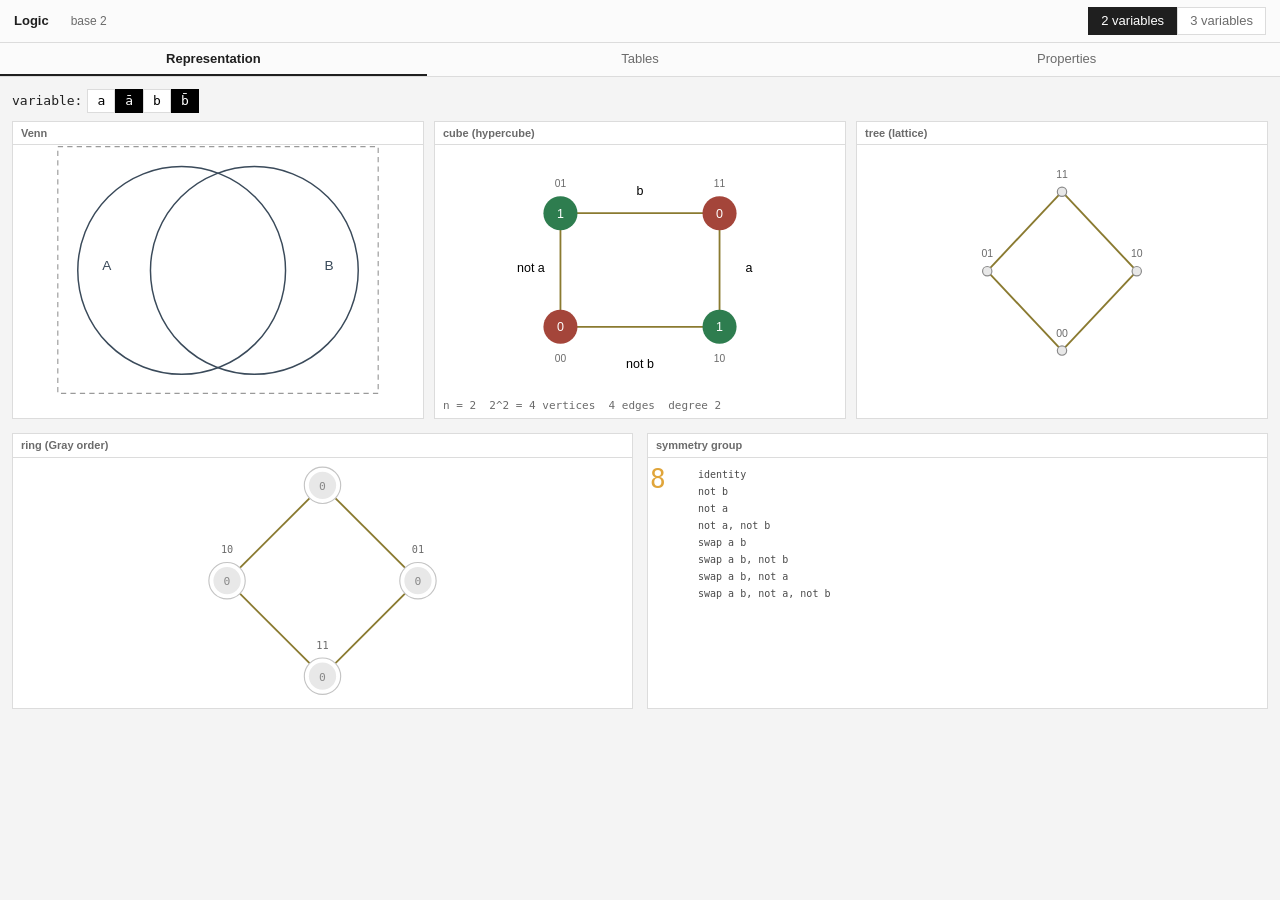
==== commit b10dd732: "feat: landing page - ring and symmetry panels" ====
--- a/index.html
+++ b/index.html
@@ -62,6 +62,16 @@
 .vc{fill:none;stroke:#3a4a5a;stroke-width:1.4;pointer-events:none}
 .vl{fill:#3a4a5a;font-size:13px;text-anchor:middle;pointer-events:none}
 .af{fill:transparent}
+.panels2{display:flex;gap:14px;margin-top:14px}
+.panels2 .panel{flex:1;min-width:0}
+.ring2{fill:#fff;stroke:#c4c4c4;stroke-width:1}
+.rball{fill:#e8e8e8;stroke:none}
+.rbit{font:10px monospace;fill:#8a8a8a;text-anchor:middle}
+.rlab{font:9px monospace;fill:#6b6b6b;text-anchor:middle}
+.ring .node,.ring .rnode{cursor:pointer}
+.symbox{display:flex;align-items:flex-start;gap:14px;padding:8px 2px}
+.symnum{font:26px/1 monospace;color:#e0a53a;min-width:34px}
+.symlabs{font:10px/1.7 monospace;color:#4a4a4a}
 .psq{width:46px;height:46px;display:block;margin:auto}
 .psqbox{fill:#fff;stroke:#c4c4c4;stroke-width:1}
 .pball{fill:#e0a53a;stroke:#8a6a20;stroke-width:.8}
@@ -108,7 +118,11 @@
 <div class="vbar"><span>variable:</span>
 <span id="vbar2"><button class="vb" data-k="0" data-lit="1">a</button><button class="vb negb" data-k="0" data-lit="0">ā</button><button class="vb" data-k="1" data-lit="1">b</button><button class="vb negb" data-k="1" data-lit="0">b̄</button></span><span id="vbar3" class="hidden"><button class="vb" data-k="0" data-lit="1">a</button><button class="vb negb" data-k="0" data-lit="0">ā</button><button class="vb" data-k="1" data-lit="1">b</button><button class="vb negb" data-k="1" data-lit="0">b̄</button><button class="vb" data-k="2" data-lit="1">c</button><button class="vb negb" data-k="2" data-lit="0">c̄</button></span></div>
 <div id="pan2" class="panels"><div class="panel"><h3>Venn</h3><svg viewBox='0 0 308 238' class='diag venn' data-geo='{"w": 308, "h": 238, "c": [[119.38461538461539, 119.38461538461542, 98.9010989010989], [188.6153846153846, 119.38461538461542, 98.9010989010989]]}'><defs><clipPath id="v2c0" clipPathUnits="userSpaceOnUse"><path d="M20.48,119.38 a98.90,98.90 0 1,0 197.80,0 a98.90,98.90 0 1,0 -197.80,0 Z"/></clipPath><clipPath id="v2n0" clipPathUnits="userSpaceOnUse"><path clip-rule="evenodd" d="M0,0 H308 V238 H0 Z M20.48,119.38 a98.90,98.90 0 1,0 197.80,0 a98.90,98.90 0 1,0 -197.80,0 Z"/></clipPath><clipPath id="v2c1" clipPathUnits="userSpaceOnUse"><path d="M89.71,119.38 a98.90,98.90 0 1,0 197.80,0 a98.90,98.90 0 1,0 -197.80,0 Z"/></clipPath><clipPath id="v2n1" clipPathUnits="userSpaceOnUse"><path clip-rule="evenodd" d="M0,0 H308 V238 H0 Z M89.71,119.38 a98.90,98.90 0 1,0 197.80,0 a98.90,98.90 0 1,0 -197.80,0 Z"/></clipPath></defs><g class="atom" data-m="0"><g clip-path="url(#v2n0)"><g clip-path="url(#v2n1)"><rect class="af" x="0" y="0" width="308" height="238"/></g></g></g><g class="atom" data-m="1"><g clip-path="url(#v2c0)"><g clip-path="url(#v2n1)"><rect class="af" x="0" y="0" width="308" height="238"/></g></g></g><g class="atom" data-m="2"><g clip-path="url(#v2n0)"><g clip-path="url(#v2c1)"><rect class="af" x="0" y="0" width="308" height="238"/></g></g></g><g class="atom" data-m="3"><g clip-path="url(#v2c0)"><g clip-path="url(#v2c1)"><rect class="af" x="0" y="0" width="308" height="238"/></g></g></g><rect class="uv" x="1.5" y="1.5" width="305" height="235"/><circle cx="119.4" cy="119.4" r="98.9" class="vc"/><circle cx="188.6" cy="119.4" r="98.9" class="vc"/><text x="48.2" y="119.4" class="vl">A</text><text x="259.8" y="119.4" class="vl">B</text></svg></div><div class="panel"><h3>cube (hypercube)</h3><svg viewBox="0 0 260 220" class="diag cube"><line x1="60" y1="160" x2="60" y2="60" class="ce"/><line x1="60" y1="160" x2="200" y2="160" class="ce"/><line x1="60" y1="60" x2="200" y2="60" class="ce"/><line x1="200" y1="160" x2="200" y2="60" class="ce"/><text x="130" y="44" class="fl">b</text><text x="130" y="196" class="fl">not b</text><text x="34" y="112" class="fl">not a</text><text x="226" y="112" class="fl">a</text><g class="node" data-i="0"><circle cx="60" cy="160" r="19" class="ring"/><circle cx="60" cy="160" r="15" class="cv0"/><text x="60" y="164" class="cvt">0</text><text x="60" y="191" class="cbl">00</text></g><g class="node" data-i="1"><circle cx="60" cy="60" r="19" class="ring"/><circle cx="60" cy="60" r="15" class="cv1"/><text x="60" y="64" class="cvt">1</text><text x="60" y="37" class="cbl">01</text></g><g class="node" data-i="2"><circle cx="200" cy="160" r="19" class="ring"/><circle cx="200" cy="160" r="15" class="cv1"/><text x="200" y="164" class="cvt">1</text><text x="200" y="191" class="cbl">10</text></g><g class="node" data-i="3"><circle cx="200" cy="60" r="19" class="ring"/><circle cx="200" cy="60" r="15" class="cv0"/><text x="200" y="64" class="cvt">0</text><text x="200" y="37" class="cbl">11</text></g></svg><div class="facts">n = 2&nbsp;&nbsp;2^2 = 4 vertices&nbsp;&nbsp;4 edges&nbsp;&nbsp;degree 2</div></div><div class="panel"><h3>tree (lattice)</h3><svg viewBox="0 0 260 214" class="diag tree"><line x1="130" y1="40" x2="66" y2="108" class="ce"/><line x1="130" y1="40" x2="194" y2="108" class="ce"/><line x1="66" y1="108" x2="130" y2="176" class="ce"/><line x1="194" y1="108" x2="130" y2="176" class="ce"/><g class="node" data-i="3"><circle cx="130" cy="40" r="9" class="ring"/><circle cx="130" cy="40" r="4" class="tn"/><text x="130" y="28" class="cbl">11</text></g><g class="node" data-i="1"><circle cx="66" cy="108" r="9" class="ring"/><circle cx="66" cy="108" r="4" class="tn"/><text x="66" y="96" class="cbl">01</text></g><g class="node" data-i="2"><circle cx="194" cy="108" r="9" class="ring"/><circle cx="194" cy="108" r="4" class="tn"/><text x="194" y="96" class="cbl">10</text></g><g class="node" data-i="0"><circle cx="130" cy="176" r="9" class="ring"/><circle cx="130" cy="176" r="4" class="tn"/><text x="130" y="164" class="cbl">00</text></g></svg></div></div>
+<div id="pan2b" class="panels2"><div class="panel"><h3>ring (Gray order)</h3><svg viewBox="0 0 220 220" class="diag ring"><line x1="110.0" y1="24.0" x2="194.0" y2="108.0" class="ce"/><line x1="194.0" y1="108.0" x2="110.0" y2="192.0" class="ce"/><line x1="110.0" y1="192.0" x2="26.0" y2="108.0" class="ce"/><line x1="26.0" y1="108.0" x2="110.0" y2="24.0" class="ce"/><g class="rnode" data-i="0"><circle cx="110.0" cy="24.0" r="16" class="ring2"/><circle cx="110.0" cy="24.0" r="12" class="rball"/><text x="110.0" y="28.0" class="rbit">0</text><text x="110.0" y="0.0" class="rlab">00</text></g><g class="rnode" data-i="1"><circle cx="194.0" cy="108.0" r="16" class="ring2"/><circle cx="194.0" cy="108.0" r="12" class="rball"/><text x="194.0" y="112.0" class="rbit">0</text><text x="194.0" y="84.0" class="rlab">01</text></g><g class="rnode" data-i="3"><circle cx="110.0" cy="192.0" r="16" class="ring2"/><circle cx="110.0" cy="192.0" r="12" class="rball"/><text x="110.0" y="196.0" class="rbit">0</text><text x="110.0" y="168.0" class="rlab">11</text></g><g class="rnode" data-i="2"><circle cx="26.0" cy="108.0" r="16" class="ring2"/><circle cx="26.0" cy="108.0" r="12" class="rball"/><text x="26.0" y="112.0" class="rbit">0</text><text x="26.0" y="84.0" class="rlab">10</text></g></svg></div>
+<div class="panel"><h3>symmetry group</h3><div class="symbox"><div class="symnum">8</div><div class="symlabs">identity<br>not b<br>not a<br>not a, not b<br>swap a b<br>swap a b, not b<br>swap a b, not a<br>swap a b, not a, not b</div></div></div></div>
 <div id="pan3" class="panels hidden"><div class="panel"><h3>Venn</h3><svg viewBox='0 0 308 296' class='diag venn' data-geo='{"w": 308, "h": 296, "c": [[154.0, 111.45776000203983, 92.10665143031986], [111.45776000203983, 185.14308114629574, 92.10665143031986], [196.54223999796014, 185.14308114629574, 92.10665143031986]]}'><defs><clipPath id="v3c0" clipPathUnits="userSpaceOnUse"><path d="M61.89,111.46 a92.11,92.11 0 1,0 184.21,0 a92.11,92.11 0 1,0 -184.21,0 Z"/></clipPath><clipPath id="v3n0" clipPathUnits="userSpaceOnUse"><path clip-rule="evenodd" d="M0,0 H308 V296 H0 Z M61.89,111.46 a92.11,92.11 0 1,0 184.21,0 a92.11,92.11 0 1,0 -184.21,0 Z"/></clipPath><clipPath id="v3c1" clipPathUnits="userSpaceOnUse"><path d="M19.35,185.14 a92.11,92.11 0 1,0 184.21,0 a92.11,92.11 0 1,0 -184.21,0 Z"/></clipPath><clipPath id="v3n1" clipPathUnits="userSpaceOnUse"><path clip-rule="evenodd" d="M0,0 H308 V296 H0 Z M19.35,185.14 a92.11,92.11 0 1,0 184.21,0 a92.11,92.11 0 1,0 -184.21,0 Z"/></clipPath><clipPath id="v3c2" clipPathUnits="userSpaceOnUse"><path d="M104.44,185.14 a92.11,92.11 0 1,0 184.21,0 a92.11,92.11 0 1,0 -184.21,0 Z"/></clipPath><clipPath id="v3n2" clipPathUnits="userSpaceOnUse"><path clip-rule="evenodd" d="M0,0 H308 V296 H0 Z M104.44,185.14 a92.11,92.11 0 1,0 184.21,0 a92.11,92.11 0 1,0 -184.21,0 Z"/></clipPath></defs><g class="atom" data-m="0"><g clip-path="url(#v3n0)"><g clip-path="url(#v3n1)"><g clip-path="url(#v3n2)"><rect class="af" x="0" y="0" width="308" height="296"/></g></g></g></g><g class="atom" data-m="1"><g clip-path="url(#v3c0)"><g clip-path="url(#v3n1)"><g clip-path="url(#v3n2)"><rect class="af" x="0" y="0" width="308" height="296"/></g></g></g></g><g class="atom" data-m="2"><g clip-path="url(#v3n0)"><g clip-path="url(#v3c1)"><g clip-path="url(#v3n2)"><rect class="af" x="0" y="0" width="308" height="296"/></g></g></g></g><g class="atom" data-m="3"><g clip-path="url(#v3c0)"><g clip-path="url(#v3c1)"><g clip-path="url(#v3n2)"><rect class="af" x="0" y="0" width="308" height="296"/></g></g></g></g><g class="atom" data-m="4"><g clip-path="url(#v3n0)"><g clip-path="url(#v3n1)"><g clip-path="url(#v3c2)"><rect class="af" x="0" y="0" width="308" height="296"/></g></g></g></g><g class="atom" data-m="5"><g clip-path="url(#v3c0)"><g clip-path="url(#v3n1)"><g clip-path="url(#v3c2)"><rect class="af" x="0" y="0" width="308" height="296"/></g></g></g></g><g class="atom" data-m="6"><g clip-path="url(#v3n0)"><g clip-path="url(#v3c1)"><g clip-path="url(#v3c2)"><rect class="af" x="0" y="0" width="308" height="296"/></g></g></g></g><g class="atom" data-m="7"><g clip-path="url(#v3c0)"><g clip-path="url(#v3c1)"><g clip-path="url(#v3c2)"><rect class="af" x="0" y="0" width="308" height="296"/></g></g></g></g><rect class="uv" x="1.5" y="1.5" width="305" height="293"/><circle cx="154.0" cy="111.5" r="92.1" class="vc"/><circle cx="111.5" cy="185.1" r="92.1" class="vc"/><circle cx="196.5" cy="185.1" r="92.1" class="vc"/><text x="154.0" y="45.1" class="vl">A</text><text x="54.0" y="218.3" class="vl">B</text><text x="254.0" y="218.3" class="vl">C</text></svg></div><div class="panel"><h3>cube (hypercube)</h3><svg viewBox="0 0 290 240" class="diag cube"><line x1="60" y1="178" x2="60" y2="92" class="ce"/><line x1="60" y1="178" x2="172" y2="178" class="ce"/><line x1="60" y1="92" x2="172" y2="92" class="ce"/><line x1="172" y1="178" x2="172" y2="92" class="ce"/><line x1="104" y1="146" x2="104" y2="60" class="ce"/><line x1="104" y1="146" x2="216" y2="146" class="ce"/><line x1="104" y1="60" x2="216" y2="60" class="ce"/><line x1="216" y1="146" x2="216" y2="60" class="ce"/><line x1="60" y1="178" x2="104" y2="146" class="ce"/><line x1="60" y1="92" x2="104" y2="60" class="ce"/><line x1="172" y1="178" x2="216" y2="146" class="ce"/><line x1="172" y1="92" x2="216" y2="60" class="ce"/><text x="262" y="118" class="fl">b</text><text x="22" y="118" class="fl">not b</text><text x="96" y="118" class="fl">a</text><text x="150" y="200" class="fl">not a</text><text x="150" y="92" class="fl">c</text><text x="150" y="140" class="fl">not c</text><g class="node" data-i="0"><circle cx="60" cy="178" r="13" class="ring"/><circle cx="60" cy="178" r="9" class="cv0"/><text x="60" y="182" class="cvt">0</text><text x="60" y="203" class="cbl">000</text></g><g class="node" data-i="1"><circle cx="60" cy="92" r="13" class="ring"/><circle cx="60" cy="92" r="9" class="cv1"/><text x="60" y="96" class="cvt">1</text><text x="60" y="75" class="cbl">001</text></g><g class="node" data-i="2"><circle cx="172" cy="178" r="13" class="ring"/><circle cx="172" cy="178" r="9" class="cv1"/><text x="172" y="182" class="cvt">1</text><text x="172" y="203" class="cbl">010</text></g><g class="node" data-i="3"><circle cx="172" cy="92" r="13" class="ring"/><circle cx="172" cy="92" r="9" class="cv0"/><text x="172" y="96" class="cvt">0</text><text x="172" y="75" class="cbl">011</text></g><g class="node" data-i="4"><circle cx="104" cy="146" r="13" class="ring"/><circle cx="104" cy="146" r="9" class="cv1"/><text x="104" y="150" class="cvt">1</text><text x="104" y="171" class="cbl">100</text></g><g class="node" data-i="5"><circle cx="104" cy="60" r="13" class="ring"/><circle cx="104" cy="60" r="9" class="cv0"/><text x="104" y="64" class="cvt">0</text><text x="104" y="43" class="cbl">101</text></g><g class="node" data-i="6"><circle cx="216" cy="146" r="13" class="ring"/><circle cx="216" cy="146" r="9" class="cv0"/><text x="216" y="150" class="cvt">0</text><text x="216" y="171" class="cbl">110</text></g><g class="node" data-i="7"><circle cx="216" cy="60" r="13" class="ring"/><circle cx="216" cy="60" r="9" class="cv1"/><text x="216" y="64" class="cvt">1</text><text x="216" y="43" class="cbl">111</text></g></svg><div class="facts">n = 3&nbsp;&nbsp;2^3 = 8 vertices&nbsp;&nbsp;12 edges&nbsp;&nbsp;degree 3</div></div><div class="panel"><h3>tree (lattice)</h3><svg viewBox="0 0 300 250" class="diag tree"><line x1="150" y1="34" x2="75" y2="96" class="ce"/><line x1="150" y1="34" x2="150" y2="96" class="ce"/><line x1="150" y1="34" x2="225" y2="96" class="ce"/><line x1="75" y1="96" x2="75" y2="158" class="ce"/><line x1="75" y1="96" x2="150" y2="158" class="ce"/><line x1="150" y1="96" x2="75" y2="158" class="ce"/><line x1="150" y1="96" x2="225" y2="158" class="ce"/><line x1="225" y1="96" x2="150" y2="158" class="ce"/><line x1="225" y1="96" x2="225" y2="158" class="ce"/><line x1="75" y1="158" x2="150" y2="216" class="ce"/><line x1="150" y1="158" x2="150" y2="216" class="ce"/><line x1="225" y1="158" x2="150" y2="216" class="ce"/><g class="node" data-i="7"><circle cx="150" cy="34" r="9" class="ring"/><circle cx="150" cy="34" r="4" class="tn"/><text x="150" y="22" class="cbl">111</text></g><g class="node" data-i="3"><circle cx="75" cy="96" r="9" class="ring"/><circle cx="75" cy="96" r="4" class="tn"/><text x="75" y="84" class="cbl">011</text></g><g class="node" data-i="5"><circle cx="150" cy="96" r="9" class="ring"/><circle cx="150" cy="96" r="4" class="tn"/><text x="150" y="84" class="cbl">101</text></g><g class="node" data-i="6"><circle cx="225" cy="96" r="9" class="ring"/><circle cx="225" cy="96" r="4" class="tn"/><text x="225" y="84" class="cbl">110</text></g><g class="node" data-i="1"><circle cx="75" cy="158" r="9" class="ring"/><circle cx="75" cy="158" r="4" class="tn"/><text x="75" y="146" class="cbl">001</text></g><g class="node" data-i="2"><circle cx="150" cy="158" r="9" class="ring"/><circle cx="150" cy="158" r="4" class="tn"/><text x="150" y="146" class="cbl">010</text></g><g class="node" data-i="4"><circle cx="225" cy="158" r="9" class="ring"/><circle cx="225" cy="158" r="4" class="tn"/><text x="225" y="146" class="cbl">100</text></g><g class="node" data-i="0"><circle cx="150" cy="216" r="9" class="ring"/><circle cx="150" cy="216" r="4" class="tn"/><text x="150" y="204" class="cbl">000</text></g></svg></div></div>
+<div id="pan3b" class="panels2 hidden"><div class="panel"><h3>ring (Gray order)</h3><svg viewBox="0 0 220 220" class="diag ring"><line x1="110.0" y1="24.0" x2="169.4" y2="48.6" class="ce"/><line x1="169.4" y1="48.6" x2="194.0" y2="108.0" class="ce"/><line x1="194.0" y1="108.0" x2="169.4" y2="167.4" class="ce"/><line x1="169.4" y1="167.4" x2="110.0" y2="192.0" class="ce"/><line x1="110.0" y1="192.0" x2="50.6" y2="167.4" class="ce"/><line x1="50.6" y1="167.4" x2="26.0" y2="108.0" class="ce"/><line x1="26.0" y1="108.0" x2="50.6" y2="48.6" class="ce"/><line x1="50.6" y1="48.6" x2="110.0" y2="24.0" class="ce"/><g class="rnode" data-i="0"><circle cx="110.0" cy="24.0" r="16" class="ring2"/><circle cx="110.0" cy="24.0" r="12" class="rball"/><text x="110.0" y="28.0" class="rbit">0</text><text x="110.0" y="0.0" class="rlab">000</text></g><g class="rnode" data-i="1"><circle cx="169.4" cy="48.6" r="16" class="ring2"/><circle cx="169.4" cy="48.6" r="12" class="rball"/><text x="169.4" y="52.6" class="rbit">0</text><text x="169.4" y="24.6" class="rlab">001</text></g><g class="rnode" data-i="3"><circle cx="194.0" cy="108.0" r="16" class="ring2"/><circle cx="194.0" cy="108.0" r="12" class="rball"/><text x="194.0" y="112.0" class="rbit">0</text><text x="194.0" y="84.0" class="rlab">011</text></g><g class="rnode" data-i="2"><circle cx="169.4" cy="167.4" r="16" class="ring2"/><circle cx="169.4" cy="167.4" r="12" class="rball"/><text x="169.4" y="171.4" class="rbit">0</text><text x="169.4" y="143.4" class="rlab">010</text></g><g class="rnode" data-i="6"><circle cx="110.0" cy="192.0" r="16" class="ring2"/><circle cx="110.0" cy="192.0" r="12" class="rball"/><text x="110.0" y="196.0" class="rbit">0</text><text x="110.0" y="168.0" class="rlab">110</text></g><g class="rnode" data-i="7"><circle cx="50.6" cy="167.4" r="16" class="ring2"/><circle cx="50.6" cy="167.4" r="12" class="rball"/><text x="50.6" y="171.4" class="rbit">0</text><text x="50.6" y="143.4" class="rlab">111</text></g><g class="rnode" data-i="5"><circle cx="26.0" cy="108.0" r="16" class="ring2"/><circle cx="26.0" cy="108.0" r="12" class="rball"/><text x="26.0" y="112.0" class="rbit">0</text><text x="26.0" y="84.0" class="rlab">101</text></g><g class="rnode" data-i="4"><circle cx="50.6" cy="48.6" r="16" class="ring2"/><circle cx="50.6" cy="48.6" r="12" class="rball"/><text x="50.6" y="52.6" class="rbit">0</text><text x="50.6" y="24.6" class="rlab">100</text></g></svg></div>
+<div class="panel"><h3>symmetry group</h3><div class="symbox"><div class="symnum">8</div><div class="symlabs">identity<br>not b<br>not a<br>not a, not b<br>swap a b<br>swap a b, not b<br>swap a b, not a<br>swap a b, not a, not b</div></div></div></div>
 </div>
 
 <div class="page wrap hidden" id="p-tables">
@@ -151,6 +165,7 @@
     x.classList.toggle('active', x===b);});
   document.getElementById('pan2').classList.toggle('hidden', N!==2);
   document.getElementById('pan3').classList.toggle('hidden', N!==3);
+  document.getElementById('pan3b').classList.toggle('hidden', N!==3);
   document.getElementById('vbar2').classList.toggle('hidden', N!==2);
   document.getElementById('vbar3').classList.toggle('hidden', N!==3);
   LITS=new Set(); EXTRA=new Set(); apply();};});
@@ -196,6 +211,7 @@
     g.querySelector('.ring').style.stroke = on?'#e0a53a':'transparent';});
   document.querySelectorAll('.vb').forEach(function(b){
     b.classList.toggle('on', LITS.has(b.dataset.k+','+b.dataset.lit));});
+  paintRing();
   document.querySelectorAll('#s-reps tbody tr,#s-matrix tbody tr').forEach(function(r){
     var i={"0":0,"1":8,"2":4,"3":12,"4":2,"5":10,"6":6,"7":14,"8":1,"9":9,"10":5,"11":13,"12":3,"13":11,"14":7,"15":15}[+r.cells[0].textContent];
     r.classList.toggle('hot', m.size>0 && MINSET[i]===sig);});
@@ -210,6 +226,10 @@
   var inner=g.querySelector('.cv0,.cv1');
   if(inner){inner.setAttribute('class', BITS[i]?'cv1':'cv0');}
   var t=g.querySelector('.cvt'); if(t)t.textContent=BITS[i];
+  apply();};});
+document.querySelectorAll('.ring .rnode').forEach(function(g){g.onclick=function(){
+  var i=+g.dataset.i;
+  BITS[i]=BITS[i]?0:1;
   apply();};});
 document.querySelectorAll('.tree .node').forEach(function(g){g.onclick=function(){
   var i=+g.dataset.i;
@@ -253,6 +273,42 @@
     t.querySelectorAll('th').forEach(function(h,i){
       h.style.textDecoration=(i===ci&&st)?'underline':'none';});};});});
 
+/* ---- ring + symmetry group ---- */
+var SYMLAB={"0,0,0":"identity","1,0,0":"swap a b","0,1,0":"not a","0,0,1":"not b",
+ "0,1,1":"not a, not b","1,1,0":"swap a b, not a","1,0,1":"swap a b, not b",
+ "1,1,1":"swap a b, not a, not b"};
+function curFunc(){var v=0;for(var k=0;k<4;k++)if(BITS[k])v|=1<<k;return v;}
+function symGroup(){
+  if(N!==2)return null;
+  var f=curFunc(),hits=[];
+  for(var sw=0;sw<2;sw++)for(var na=0;na<2;na++)for(var nb=0;nb<2;nb++){
+    var out=0;
+    for(var k=0;k<4;k++){
+      var a=(k>>1)&1,b=k&1,A=a^na,B=b^nb;
+      if(sw){var t=A;A=B;B=t;}
+      if((f>>((A<<1)|B))&1)out|=1<<k;
+    }
+    if(out===f)hits.push(SYMLAB[[sw,na,nb].join(",")]);
+  }
+  return hits;
+}
+function paintRing(){
+  document.querySelectorAll('.rnode').forEach(function(g){
+    var i=+g.dataset.i, on=!!BITS[i];
+    g.querySelector('.rball').style.fill=on?'#e0a53a':'#e8e8e8';
+    g.querySelector('.rbit').textContent=on?'1':'0';
+    g.querySelector('.rbit').style.fill=on?'#3a2c08':'#8a8a8a';
+  });
+  var vis=document.querySelector(N===3?'#pan3b':'#pan2b');
+  if(vis){var box=vis.querySelector('.symbox');if(box){
+    var h=symGroup();
+    if(h===null){box.querySelector('.symnum').textContent='—';
+      box.querySelector('.symlabs').textContent='(two variables only)';}
+    else{box.querySelector('.symnum').textContent=h.length;
+      box.querySelector('.symlabs').innerHTML=h.join('<br>');}
+  }}
+}
+
 /* ---- functional completeness ---- */
 function verdict(){
   var ms=[],box=document.querySelectorAll('.conbox input');
@@ -269,6 +325,6 @@
       +blocked.join(', ')+'</b>.';
 }
 document.querySelectorAll('.conbox input').forEach(function(c){c.onchange=verdict;});
-verdict();apply();
+verdict();apply();paintRing();
 </script>
 </body></html>
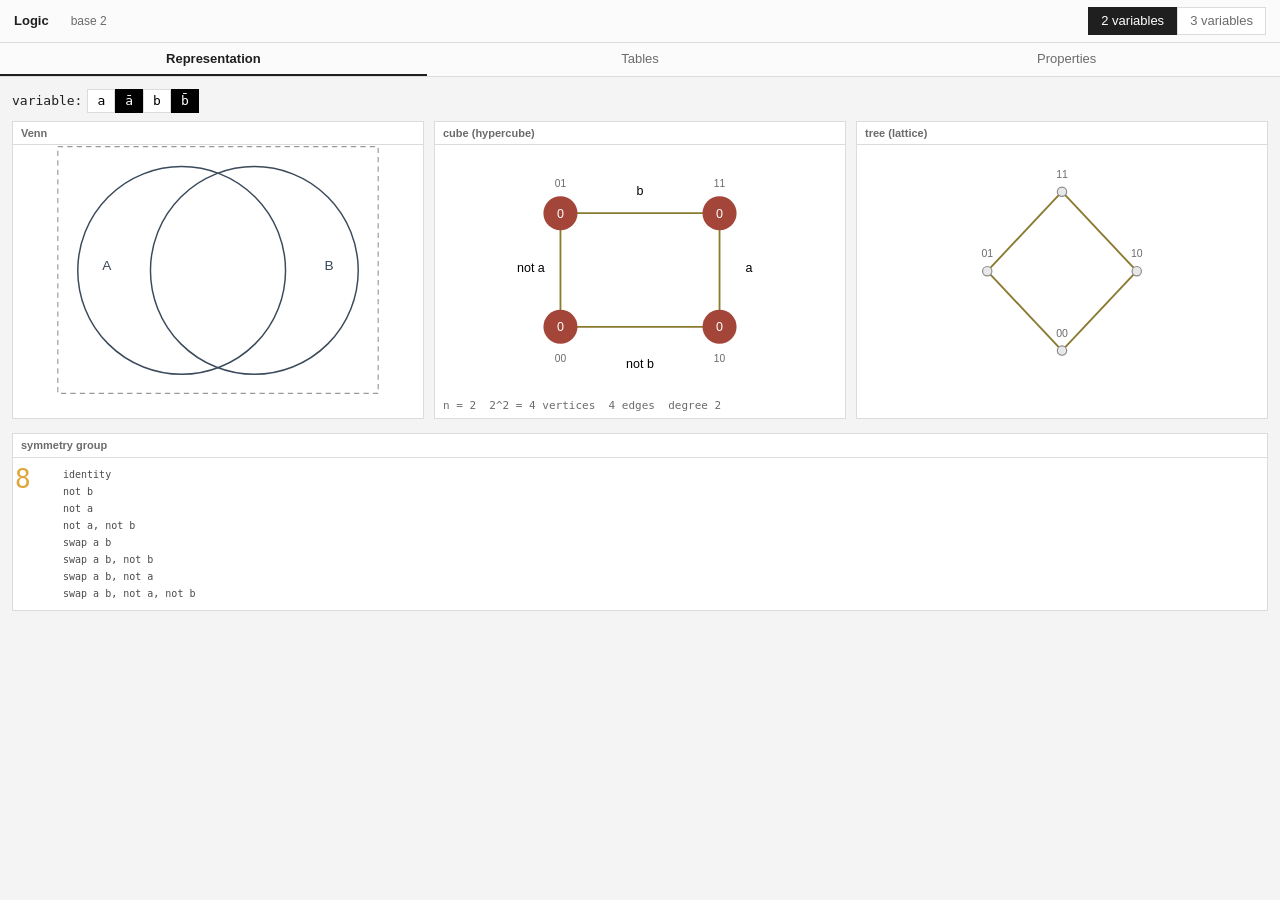
==== commit 9398fe7b: "revert: landing page - ring dropped" ====
--- a/index.html
+++ b/index.html
@@ -117,12 +117,10 @@
 <div class="page wrap" id="p-rep">
 <div class="vbar"><span>variable:</span>
 <span id="vbar2"><button class="vb" data-k="0" data-lit="1">a</button><button class="vb negb" data-k="0" data-lit="0">ā</button><button class="vb" data-k="1" data-lit="1">b</button><button class="vb negb" data-k="1" data-lit="0">b̄</button></span><span id="vbar3" class="hidden"><button class="vb" data-k="0" data-lit="1">a</button><button class="vb negb" data-k="0" data-lit="0">ā</button><button class="vb" data-k="1" data-lit="1">b</button><button class="vb negb" data-k="1" data-lit="0">b̄</button><button class="vb" data-k="2" data-lit="1">c</button><button class="vb negb" data-k="2" data-lit="0">c̄</button></span></div>
-<div id="pan2" class="panels"><div class="panel"><h3>Venn</h3><svg viewBox='0 0 308 238' class='diag venn' data-geo='{"w": 308, "h": 238, "c": [[119.38461538461539, 119.38461538461542, 98.9010989010989], [188.6153846153846, 119.38461538461542, 98.9010989010989]]}'><defs><clipPath id="v2c0" clipPathUnits="userSpaceOnUse"><path d="M20.48,119.38 a98.90,98.90 0 1,0 197.80,0 a98.90,98.90 0 1,0 -197.80,0 Z"/></clipPath><clipPath id="v2n0" clipPathUnits="userSpaceOnUse"><path clip-rule="evenodd" d="M0,0 H308 V238 H0 Z M20.48,119.38 a98.90,98.90 0 1,0 197.80,0 a98.90,98.90 0 1,0 -197.80,0 Z"/></clipPath><clipPath id="v2c1" clipPathUnits="userSpaceOnUse"><path d="M89.71,119.38 a98.90,98.90 0 1,0 197.80,0 a98.90,98.90 0 1,0 -197.80,0 Z"/></clipPath><clipPath id="v2n1" clipPathUnits="userSpaceOnUse"><path clip-rule="evenodd" d="M0,0 H308 V238 H0 Z M89.71,119.38 a98.90,98.90 0 1,0 197.80,0 a98.90,98.90 0 1,0 -197.80,0 Z"/></clipPath></defs><g class="atom" data-m="0"><g clip-path="url(#v2n0)"><g clip-path="url(#v2n1)"><rect class="af" x="0" y="0" width="308" height="238"/></g></g></g><g class="atom" data-m="1"><g clip-path="url(#v2c0)"><g clip-path="url(#v2n1)"><rect class="af" x="0" y="0" width="308" height="238"/></g></g></g><g class="atom" data-m="2"><g clip-path="url(#v2n0)"><g clip-path="url(#v2c1)"><rect class="af" x="0" y="0" width="308" height="238"/></g></g></g><g class="atom" data-m="3"><g clip-path="url(#v2c0)"><g clip-path="url(#v2c1)"><rect class="af" x="0" y="0" width="308" height="238"/></g></g></g><rect class="uv" x="1.5" y="1.5" width="305" height="235"/><circle cx="119.4" cy="119.4" r="98.9" class="vc"/><circle cx="188.6" cy="119.4" r="98.9" class="vc"/><text x="48.2" y="119.4" class="vl">A</text><text x="259.8" y="119.4" class="vl">B</text></svg></div><div class="panel"><h3>cube (hypercube)</h3><svg viewBox="0 0 260 220" class="diag cube"><line x1="60" y1="160" x2="60" y2="60" class="ce"/><line x1="60" y1="160" x2="200" y2="160" class="ce"/><line x1="60" y1="60" x2="200" y2="60" class="ce"/><line x1="200" y1="160" x2="200" y2="60" class="ce"/><text x="130" y="44" class="fl">b</text><text x="130" y="196" class="fl">not b</text><text x="34" y="112" class="fl">not a</text><text x="226" y="112" class="fl">a</text><g class="node" data-i="0"><circle cx="60" cy="160" r="19" class="ring"/><circle cx="60" cy="160" r="15" class="cv0"/><text x="60" y="164" class="cvt">0</text><text x="60" y="191" class="cbl">00</text></g><g class="node" data-i="1"><circle cx="60" cy="60" r="19" class="ring"/><circle cx="60" cy="60" r="15" class="cv1"/><text x="60" y="64" class="cvt">1</text><text x="60" y="37" class="cbl">01</text></g><g class="node" data-i="2"><circle cx="200" cy="160" r="19" class="ring"/><circle cx="200" cy="160" r="15" class="cv1"/><text x="200" y="164" class="cvt">1</text><text x="200" y="191" class="cbl">10</text></g><g class="node" data-i="3"><circle cx="200" cy="60" r="19" class="ring"/><circle cx="200" cy="60" r="15" class="cv0"/><text x="200" y="64" class="cvt">0</text><text x="200" y="37" class="cbl">11</text></g></svg><div class="facts">n = 2&nbsp;&nbsp;2^2 = 4 vertices&nbsp;&nbsp;4 edges&nbsp;&nbsp;degree 2</div></div><div class="panel"><h3>tree (lattice)</h3><svg viewBox="0 0 260 214" class="diag tree"><line x1="130" y1="40" x2="66" y2="108" class="ce"/><line x1="130" y1="40" x2="194" y2="108" class="ce"/><line x1="66" y1="108" x2="130" y2="176" class="ce"/><line x1="194" y1="108" x2="130" y2="176" class="ce"/><g class="node" data-i="3"><circle cx="130" cy="40" r="9" class="ring"/><circle cx="130" cy="40" r="4" class="tn"/><text x="130" y="28" class="cbl">11</text></g><g class="node" data-i="1"><circle cx="66" cy="108" r="9" class="ring"/><circle cx="66" cy="108" r="4" class="tn"/><text x="66" y="96" class="cbl">01</text></g><g class="node" data-i="2"><circle cx="194" cy="108" r="9" class="ring"/><circle cx="194" cy="108" r="4" class="tn"/><text x="194" y="96" class="cbl">10</text></g><g class="node" data-i="0"><circle cx="130" cy="176" r="9" class="ring"/><circle cx="130" cy="176" r="4" class="tn"/><text x="130" y="164" class="cbl">00</text></g></svg></div></div>
-<div id="pan2b" class="panels2"><div class="panel"><h3>ring (Gray order)</h3><svg viewBox="0 0 220 220" class="diag ring"><line x1="110.0" y1="24.0" x2="194.0" y2="108.0" class="ce"/><line x1="194.0" y1="108.0" x2="110.0" y2="192.0" class="ce"/><line x1="110.0" y1="192.0" x2="26.0" y2="108.0" class="ce"/><line x1="26.0" y1="108.0" x2="110.0" y2="24.0" class="ce"/><g class="rnode" data-i="0"><circle cx="110.0" cy="24.0" r="16" class="ring2"/><circle cx="110.0" cy="24.0" r="12" class="rball"/><text x="110.0" y="28.0" class="rbit">0</text><text x="110.0" y="0.0" class="rlab">00</text></g><g class="rnode" data-i="1"><circle cx="194.0" cy="108.0" r="16" class="ring2"/><circle cx="194.0" cy="108.0" r="12" class="rball"/><text x="194.0" y="112.0" class="rbit">0</text><text x="194.0" y="84.0" class="rlab">01</text></g><g class="rnode" data-i="3"><circle cx="110.0" cy="192.0" r="16" class="ring2"/><circle cx="110.0" cy="192.0" r="12" class="rball"/><text x="110.0" y="196.0" class="rbit">0</text><text x="110.0" y="168.0" class="rlab">11</text></g><g class="rnode" data-i="2"><circle cx="26.0" cy="108.0" r="16" class="ring2"/><circle cx="26.0" cy="108.0" r="12" class="rball"/><text x="26.0" y="112.0" class="rbit">0</text><text x="26.0" y="84.0" class="rlab">10</text></g></svg></div>
-<div class="panel"><h3>symmetry group</h3><div class="symbox"><div class="symnum">8</div><div class="symlabs">identity<br>not b<br>not a<br>not a, not b<br>swap a b<br>swap a b, not b<br>swap a b, not a<br>swap a b, not a, not b</div></div></div></div>
-<div id="pan3" class="panels hidden"><div class="panel"><h3>Venn</h3><svg viewBox='0 0 308 296' class='diag venn' data-geo='{"w": 308, "h": 296, "c": [[154.0, 111.45776000203983, 92.10665143031986], [111.45776000203983, 185.14308114629574, 92.10665143031986], [196.54223999796014, 185.14308114629574, 92.10665143031986]]}'><defs><clipPath id="v3c0" clipPathUnits="userSpaceOnUse"><path d="M61.89,111.46 a92.11,92.11 0 1,0 184.21,0 a92.11,92.11 0 1,0 -184.21,0 Z"/></clipPath><clipPath id="v3n0" clipPathUnits="userSpaceOnUse"><path clip-rule="evenodd" d="M0,0 H308 V296 H0 Z M61.89,111.46 a92.11,92.11 0 1,0 184.21,0 a92.11,92.11 0 1,0 -184.21,0 Z"/></clipPath><clipPath id="v3c1" clipPathUnits="userSpaceOnUse"><path d="M19.35,185.14 a92.11,92.11 0 1,0 184.21,0 a92.11,92.11 0 1,0 -184.21,0 Z"/></clipPath><clipPath id="v3n1" clipPathUnits="userSpaceOnUse"><path clip-rule="evenodd" d="M0,0 H308 V296 H0 Z M19.35,185.14 a92.11,92.11 0 1,0 184.21,0 a92.11,92.11 0 1,0 -184.21,0 Z"/></clipPath><clipPath id="v3c2" clipPathUnits="userSpaceOnUse"><path d="M104.44,185.14 a92.11,92.11 0 1,0 184.21,0 a92.11,92.11 0 1,0 -184.21,0 Z"/></clipPath><clipPath id="v3n2" clipPathUnits="userSpaceOnUse"><path clip-rule="evenodd" d="M0,0 H308 V296 H0 Z M104.44,185.14 a92.11,92.11 0 1,0 184.21,0 a92.11,92.11 0 1,0 -184.21,0 Z"/></clipPath></defs><g class="atom" data-m="0"><g clip-path="url(#v3n0)"><g clip-path="url(#v3n1)"><g clip-path="url(#v3n2)"><rect class="af" x="0" y="0" width="308" height="296"/></g></g></g></g><g class="atom" data-m="1"><g clip-path="url(#v3c0)"><g clip-path="url(#v3n1)"><g clip-path="url(#v3n2)"><rect class="af" x="0" y="0" width="308" height="296"/></g></g></g></g><g class="atom" data-m="2"><g clip-path="url(#v3n0)"><g clip-path="url(#v3c1)"><g clip-path="url(#v3n2)"><rect class="af" x="0" y="0" width="308" height="296"/></g></g></g></g><g class="atom" data-m="3"><g clip-path="url(#v3c0)"><g clip-path="url(#v3c1)"><g clip-path="url(#v3n2)"><rect class="af" x="0" y="0" width="308" height="296"/></g></g></g></g><g class="atom" data-m="4"><g clip-path="url(#v3n0)"><g clip-path="url(#v3n1)"><g clip-path="url(#v3c2)"><rect class="af" x="0" y="0" width="308" height="296"/></g></g></g></g><g class="atom" data-m="5"><g clip-path="url(#v3c0)"><g clip-path="url(#v3n1)"><g clip-path="url(#v3c2)"><rect class="af" x="0" y="0" width="308" height="296"/></g></g></g></g><g class="atom" data-m="6"><g clip-path="url(#v3n0)"><g clip-path="url(#v3c1)"><g clip-path="url(#v3c2)"><rect class="af" x="0" y="0" width="308" height="296"/></g></g></g></g><g class="atom" data-m="7"><g clip-path="url(#v3c0)"><g clip-path="url(#v3c1)"><g clip-path="url(#v3c2)"><rect class="af" x="0" y="0" width="308" height="296"/></g></g></g></g><rect class="uv" x="1.5" y="1.5" width="305" height="293"/><circle cx="154.0" cy="111.5" r="92.1" class="vc"/><circle cx="111.5" cy="185.1" r="92.1" class="vc"/><circle cx="196.5" cy="185.1" r="92.1" class="vc"/><text x="154.0" y="45.1" class="vl">A</text><text x="54.0" y="218.3" class="vl">B</text><text x="254.0" y="218.3" class="vl">C</text></svg></div><div class="panel"><h3>cube (hypercube)</h3><svg viewBox="0 0 290 240" class="diag cube"><line x1="60" y1="178" x2="60" y2="92" class="ce"/><line x1="60" y1="178" x2="172" y2="178" class="ce"/><line x1="60" y1="92" x2="172" y2="92" class="ce"/><line x1="172" y1="178" x2="172" y2="92" class="ce"/><line x1="104" y1="146" x2="104" y2="60" class="ce"/><line x1="104" y1="146" x2="216" y2="146" class="ce"/><line x1="104" y1="60" x2="216" y2="60" class="ce"/><line x1="216" y1="146" x2="216" y2="60" class="ce"/><line x1="60" y1="178" x2="104" y2="146" class="ce"/><line x1="60" y1="92" x2="104" y2="60" class="ce"/><line x1="172" y1="178" x2="216" y2="146" class="ce"/><line x1="172" y1="92" x2="216" y2="60" class="ce"/><text x="262" y="118" class="fl">b</text><text x="22" y="118" class="fl">not b</text><text x="96" y="118" class="fl">a</text><text x="150" y="200" class="fl">not a</text><text x="150" y="92" class="fl">c</text><text x="150" y="140" class="fl">not c</text><g class="node" data-i="0"><circle cx="60" cy="178" r="13" class="ring"/><circle cx="60" cy="178" r="9" class="cv0"/><text x="60" y="182" class="cvt">0</text><text x="60" y="203" class="cbl">000</text></g><g class="node" data-i="1"><circle cx="60" cy="92" r="13" class="ring"/><circle cx="60" cy="92" r="9" class="cv1"/><text x="60" y="96" class="cvt">1</text><text x="60" y="75" class="cbl">001</text></g><g class="node" data-i="2"><circle cx="172" cy="178" r="13" class="ring"/><circle cx="172" cy="178" r="9" class="cv1"/><text x="172" y="182" class="cvt">1</text><text x="172" y="203" class="cbl">010</text></g><g class="node" data-i="3"><circle cx="172" cy="92" r="13" class="ring"/><circle cx="172" cy="92" r="9" class="cv0"/><text x="172" y="96" class="cvt">0</text><text x="172" y="75" class="cbl">011</text></g><g class="node" data-i="4"><circle cx="104" cy="146" r="13" class="ring"/><circle cx="104" cy="146" r="9" class="cv1"/><text x="104" y="150" class="cvt">1</text><text x="104" y="171" class="cbl">100</text></g><g class="node" data-i="5"><circle cx="104" cy="60" r="13" class="ring"/><circle cx="104" cy="60" r="9" class="cv0"/><text x="104" y="64" class="cvt">0</text><text x="104" y="43" class="cbl">101</text></g><g class="node" data-i="6"><circle cx="216" cy="146" r="13" class="ring"/><circle cx="216" cy="146" r="9" class="cv0"/><text x="216" y="150" class="cvt">0</text><text x="216" y="171" class="cbl">110</text></g><g class="node" data-i="7"><circle cx="216" cy="60" r="13" class="ring"/><circle cx="216" cy="60" r="9" class="cv1"/><text x="216" y="64" class="cvt">1</text><text x="216" y="43" class="cbl">111</text></g></svg><div class="facts">n = 3&nbsp;&nbsp;2^3 = 8 vertices&nbsp;&nbsp;12 edges&nbsp;&nbsp;degree 3</div></div><div class="panel"><h3>tree (lattice)</h3><svg viewBox="0 0 300 250" class="diag tree"><line x1="150" y1="34" x2="75" y2="96" class="ce"/><line x1="150" y1="34" x2="150" y2="96" class="ce"/><line x1="150" y1="34" x2="225" y2="96" class="ce"/><line x1="75" y1="96" x2="75" y2="158" class="ce"/><line x1="75" y1="96" x2="150" y2="158" class="ce"/><line x1="150" y1="96" x2="75" y2="158" class="ce"/><line x1="150" y1="96" x2="225" y2="158" class="ce"/><line x1="225" y1="96" x2="150" y2="158" class="ce"/><line x1="225" y1="96" x2="225" y2="158" class="ce"/><line x1="75" y1="158" x2="150" y2="216" class="ce"/><line x1="150" y1="158" x2="150" y2="216" class="ce"/><line x1="225" y1="158" x2="150" y2="216" class="ce"/><g class="node" data-i="7"><circle cx="150" cy="34" r="9" class="ring"/><circle cx="150" cy="34" r="4" class="tn"/><text x="150" y="22" class="cbl">111</text></g><g class="node" data-i="3"><circle cx="75" cy="96" r="9" class="ring"/><circle cx="75" cy="96" r="4" class="tn"/><text x="75" y="84" class="cbl">011</text></g><g class="node" data-i="5"><circle cx="150" cy="96" r="9" class="ring"/><circle cx="150" cy="96" r="4" class="tn"/><text x="150" y="84" class="cbl">101</text></g><g class="node" data-i="6"><circle cx="225" cy="96" r="9" class="ring"/><circle cx="225" cy="96" r="4" class="tn"/><text x="225" y="84" class="cbl">110</text></g><g class="node" data-i="1"><circle cx="75" cy="158" r="9" class="ring"/><circle cx="75" cy="158" r="4" class="tn"/><text x="75" y="146" class="cbl">001</text></g><g class="node" data-i="2"><circle cx="150" cy="158" r="9" class="ring"/><circle cx="150" cy="158" r="4" class="tn"/><text x="150" y="146" class="cbl">010</text></g><g class="node" data-i="4"><circle cx="225" cy="158" r="9" class="ring"/><circle cx="225" cy="158" r="4" class="tn"/><text x="225" y="146" class="cbl">100</text></g><g class="node" data-i="0"><circle cx="150" cy="216" r="9" class="ring"/><circle cx="150" cy="216" r="4" class="tn"/><text x="150" y="204" class="cbl">000</text></g></svg></div></div>
-<div id="pan3b" class="panels2 hidden"><div class="panel"><h3>ring (Gray order)</h3><svg viewBox="0 0 220 220" class="diag ring"><line x1="110.0" y1="24.0" x2="169.4" y2="48.6" class="ce"/><line x1="169.4" y1="48.6" x2="194.0" y2="108.0" class="ce"/><line x1="194.0" y1="108.0" x2="169.4" y2="167.4" class="ce"/><line x1="169.4" y1="167.4" x2="110.0" y2="192.0" class="ce"/><line x1="110.0" y1="192.0" x2="50.6" y2="167.4" class="ce"/><line x1="50.6" y1="167.4" x2="26.0" y2="108.0" class="ce"/><line x1="26.0" y1="108.0" x2="50.6" y2="48.6" class="ce"/><line x1="50.6" y1="48.6" x2="110.0" y2="24.0" class="ce"/><g class="rnode" data-i="0"><circle cx="110.0" cy="24.0" r="16" class="ring2"/><circle cx="110.0" cy="24.0" r="12" class="rball"/><text x="110.0" y="28.0" class="rbit">0</text><text x="110.0" y="0.0" class="rlab">000</text></g><g class="rnode" data-i="1"><circle cx="169.4" cy="48.6" r="16" class="ring2"/><circle cx="169.4" cy="48.6" r="12" class="rball"/><text x="169.4" y="52.6" class="rbit">0</text><text x="169.4" y="24.6" class="rlab">001</text></g><g class="rnode" data-i="3"><circle cx="194.0" cy="108.0" r="16" class="ring2"/><circle cx="194.0" cy="108.0" r="12" class="rball"/><text x="194.0" y="112.0" class="rbit">0</text><text x="194.0" y="84.0" class="rlab">011</text></g><g class="rnode" data-i="2"><circle cx="169.4" cy="167.4" r="16" class="ring2"/><circle cx="169.4" cy="167.4" r="12" class="rball"/><text x="169.4" y="171.4" class="rbit">0</text><text x="169.4" y="143.4" class="rlab">010</text></g><g class="rnode" data-i="6"><circle cx="110.0" cy="192.0" r="16" class="ring2"/><circle cx="110.0" cy="192.0" r="12" class="rball"/><text x="110.0" y="196.0" class="rbit">0</text><text x="110.0" y="168.0" class="rlab">110</text></g><g class="rnode" data-i="7"><circle cx="50.6" cy="167.4" r="16" class="ring2"/><circle cx="50.6" cy="167.4" r="12" class="rball"/><text x="50.6" y="171.4" class="rbit">0</text><text x="50.6" y="143.4" class="rlab">111</text></g><g class="rnode" data-i="5"><circle cx="26.0" cy="108.0" r="16" class="ring2"/><circle cx="26.0" cy="108.0" r="12" class="rball"/><text x="26.0" y="112.0" class="rbit">0</text><text x="26.0" y="84.0" class="rlab">101</text></g><g class="rnode" data-i="4"><circle cx="50.6" cy="48.6" r="16" class="ring2"/><circle cx="50.6" cy="48.6" r="12" class="rball"/><text x="50.6" y="52.6" class="rbit">0</text><text x="50.6" y="24.6" class="rlab">100</text></g></svg></div>
-<div class="panel"><h3>symmetry group</h3><div class="symbox"><div class="symnum">8</div><div class="symlabs">identity<br>not b<br>not a<br>not a, not b<br>swap a b<br>swap a b, not b<br>swap a b, not a<br>swap a b, not a, not b</div></div></div></div>
+<div id="pan2" class="panels"><div class="panel"><h3>Venn</h3><svg viewBox='0 0 308 238' class='diag venn' data-geo='{"w": 308, "h": 238, "c": [[119.38461538461539, 119.38461538461542, 98.9010989010989], [188.6153846153846, 119.38461538461542, 98.9010989010989]]}'><defs><clipPath id="v2c0" clipPathUnits="userSpaceOnUse"><path d="M20.48,119.38 a98.90,98.90 0 1,0 197.80,0 a98.90,98.90 0 1,0 -197.80,0 Z"/></clipPath><clipPath id="v2n0" clipPathUnits="userSpaceOnUse"><path clip-rule="evenodd" d="M0,0 H308 V238 H0 Z M20.48,119.38 a98.90,98.90 0 1,0 197.80,0 a98.90,98.90 0 1,0 -197.80,0 Z"/></clipPath><clipPath id="v2c1" clipPathUnits="userSpaceOnUse"><path d="M89.71,119.38 a98.90,98.90 0 1,0 197.80,0 a98.90,98.90 0 1,0 -197.80,0 Z"/></clipPath><clipPath id="v2n1" clipPathUnits="userSpaceOnUse"><path clip-rule="evenodd" d="M0,0 H308 V238 H0 Z M89.71,119.38 a98.90,98.90 0 1,0 197.80,0 a98.90,98.90 0 1,0 -197.80,0 Z"/></clipPath></defs><g class="atom" data-m="0"><g clip-path="url(#v2n0)"><g clip-path="url(#v2n1)"><rect class="af" x="0" y="0" width="308" height="238"/></g></g></g><g class="atom" data-m="1"><g clip-path="url(#v2c0)"><g clip-path="url(#v2n1)"><rect class="af" x="0" y="0" width="308" height="238"/></g></g></g><g class="atom" data-m="2"><g clip-path="url(#v2n0)"><g clip-path="url(#v2c1)"><rect class="af" x="0" y="0" width="308" height="238"/></g></g></g><g class="atom" data-m="3"><g clip-path="url(#v2c0)"><g clip-path="url(#v2c1)"><rect class="af" x="0" y="0" width="308" height="238"/></g></g></g><rect class="uv" x="1.5" y="1.5" width="305" height="235"/><circle cx="119.4" cy="119.4" r="98.9" class="vc"/><circle cx="188.6" cy="119.4" r="98.9" class="vc"/><text x="48.2" y="119.4" class="vl">A</text><text x="259.8" y="119.4" class="vl">B</text></svg></div><div class="panel"><h3>cube (hypercube)</h3><svg viewBox="0 0 260 220" class="diag cube"><line x1="60" y1="160" x2="60" y2="60" class="ce"/><line x1="60" y1="160" x2="200" y2="160" class="ce"/><line x1="60" y1="60" x2="200" y2="60" class="ce"/><line x1="200" y1="160" x2="200" y2="60" class="ce"/><text x="130" y="44" class="fl">b</text><text x="130" y="196" class="fl">not b</text><text x="34" y="112" class="fl">not a</text><text x="226" y="112" class="fl">a</text><g class="node" data-i="0"><circle cx="60" cy="160" r="19" class="ring"/><circle cx="60" cy="160" r="15" class="cv0"/><text x="60" y="164" class="cvt">0</text><text x="60" y="191" class="cbl">00</text></g><g class="node" data-i="1"><circle cx="60" cy="60" r="19" class="ring"/><circle cx="60" cy="60" r="15" class="cv0"/><text x="60" y="64" class="cvt">0</text><text x="60" y="37" class="cbl">01</text></g><g class="node" data-i="2"><circle cx="200" cy="160" r="19" class="ring"/><circle cx="200" cy="160" r="15" class="cv0"/><text x="200" y="164" class="cvt">0</text><text x="200" y="191" class="cbl">10</text></g><g class="node" data-i="3"><circle cx="200" cy="60" r="19" class="ring"/><circle cx="200" cy="60" r="15" class="cv0"/><text x="200" y="64" class="cvt">0</text><text x="200" y="37" class="cbl">11</text></g></svg><div class="facts">n = 2&nbsp;&nbsp;2^2 = 4 vertices&nbsp;&nbsp;4 edges&nbsp;&nbsp;degree 2</div></div><div class="panel"><h3>tree (lattice)</h3><svg viewBox="0 0 260 214" class="diag tree"><line x1="130" y1="40" x2="66" y2="108" class="ce"/><line x1="130" y1="40" x2="194" y2="108" class="ce"/><line x1="66" y1="108" x2="130" y2="176" class="ce"/><line x1="194" y1="108" x2="130" y2="176" class="ce"/><g class="node" data-i="3"><circle cx="130" cy="40" r="9" class="ring"/><circle cx="130" cy="40" r="4" class="tn"/><text x="130" y="28" class="cbl">11</text></g><g class="node" data-i="1"><circle cx="66" cy="108" r="9" class="ring"/><circle cx="66" cy="108" r="4" class="tn"/><text x="66" y="96" class="cbl">01</text></g><g class="node" data-i="2"><circle cx="194" cy="108" r="9" class="ring"/><circle cx="194" cy="108" r="4" class="tn"/><text x="194" y="96" class="cbl">10</text></g><g class="node" data-i="0"><circle cx="130" cy="176" r="9" class="ring"/><circle cx="130" cy="176" r="4" class="tn"/><text x="130" y="164" class="cbl">00</text></g></svg></div></div>
+<div id="pan2b" class="panels2"><div class="panel"><h3>symmetry group</h3><div class="symbox"><div class="symnum">8</div><div class="symlabs">identity<br>not b<br>not a<br>not a, not b<br>swap a b<br>swap a b, not b<br>swap a b, not a<br>swap a b, not a, not b</div></div></div></div>
+<div id="pan3" class="panels hidden"><div class="panel"><h3>Venn</h3><svg viewBox='0 0 308 296' class='diag venn' data-geo='{"w": 308, "h": 296, "c": [[154.0, 111.45776000203983, 92.10665143031986], [111.45776000203983, 185.14308114629574, 92.10665143031986], [196.54223999796014, 185.14308114629574, 92.10665143031986]]}'><defs><clipPath id="v3c0" clipPathUnits="userSpaceOnUse"><path d="M61.89,111.46 a92.11,92.11 0 1,0 184.21,0 a92.11,92.11 0 1,0 -184.21,0 Z"/></clipPath><clipPath id="v3n0" clipPathUnits="userSpaceOnUse"><path clip-rule="evenodd" d="M0,0 H308 V296 H0 Z M61.89,111.46 a92.11,92.11 0 1,0 184.21,0 a92.11,92.11 0 1,0 -184.21,0 Z"/></clipPath><clipPath id="v3c1" clipPathUnits="userSpaceOnUse"><path d="M19.35,185.14 a92.11,92.11 0 1,0 184.21,0 a92.11,92.11 0 1,0 -184.21,0 Z"/></clipPath><clipPath id="v3n1" clipPathUnits="userSpaceOnUse"><path clip-rule="evenodd" d="M0,0 H308 V296 H0 Z M19.35,185.14 a92.11,92.11 0 1,0 184.21,0 a92.11,92.11 0 1,0 -184.21,0 Z"/></clipPath><clipPath id="v3c2" clipPathUnits="userSpaceOnUse"><path d="M104.44,185.14 a92.11,92.11 0 1,0 184.21,0 a92.11,92.11 0 1,0 -184.21,0 Z"/></clipPath><clipPath id="v3n2" clipPathUnits="userSpaceOnUse"><path clip-rule="evenodd" d="M0,0 H308 V296 H0 Z M104.44,185.14 a92.11,92.11 0 1,0 184.21,0 a92.11,92.11 0 1,0 -184.21,0 Z"/></clipPath></defs><g class="atom" data-m="0"><g clip-path="url(#v3n0)"><g clip-path="url(#v3n1)"><g clip-path="url(#v3n2)"><rect class="af" x="0" y="0" width="308" height="296"/></g></g></g></g><g class="atom" data-m="1"><g clip-path="url(#v3c0)"><g clip-path="url(#v3n1)"><g clip-path="url(#v3n2)"><rect class="af" x="0" y="0" width="308" height="296"/></g></g></g></g><g class="atom" data-m="2"><g clip-path="url(#v3n0)"><g clip-path="url(#v3c1)"><g clip-path="url(#v3n2)"><rect class="af" x="0" y="0" width="308" height="296"/></g></g></g></g><g class="atom" data-m="3"><g clip-path="url(#v3c0)"><g clip-path="url(#v3c1)"><g clip-path="url(#v3n2)"><rect class="af" x="0" y="0" width="308" height="296"/></g></g></g></g><g class="atom" data-m="4"><g clip-path="url(#v3n0)"><g clip-path="url(#v3n1)"><g clip-path="url(#v3c2)"><rect class="af" x="0" y="0" width="308" height="296"/></g></g></g></g><g class="atom" data-m="5"><g clip-path="url(#v3c0)"><g clip-path="url(#v3n1)"><g clip-path="url(#v3c2)"><rect class="af" x="0" y="0" width="308" height="296"/></g></g></g></g><g class="atom" data-m="6"><g clip-path="url(#v3n0)"><g clip-path="url(#v3c1)"><g clip-path="url(#v3c2)"><rect class="af" x="0" y="0" width="308" height="296"/></g></g></g></g><g class="atom" data-m="7"><g clip-path="url(#v3c0)"><g clip-path="url(#v3c1)"><g clip-path="url(#v3c2)"><rect class="af" x="0" y="0" width="308" height="296"/></g></g></g></g><rect class="uv" x="1.5" y="1.5" width="305" height="293"/><circle cx="154.0" cy="111.5" r="92.1" class="vc"/><circle cx="111.5" cy="185.1" r="92.1" class="vc"/><circle cx="196.5" cy="185.1" r="92.1" class="vc"/><text x="154.0" y="45.1" class="vl">A</text><text x="54.0" y="218.3" class="vl">B</text><text x="254.0" y="218.3" class="vl">C</text></svg></div><div class="panel"><h3>cube (hypercube)</h3><svg viewBox="0 0 290 240" class="diag cube"><line x1="60" y1="178" x2="60" y2="92" class="ce"/><line x1="60" y1="178" x2="172" y2="178" class="ce"/><line x1="60" y1="92" x2="172" y2="92" class="ce"/><line x1="172" y1="178" x2="172" y2="92" class="ce"/><line x1="104" y1="146" x2="104" y2="60" class="ce"/><line x1="104" y1="146" x2="216" y2="146" class="ce"/><line x1="104" y1="60" x2="216" y2="60" class="ce"/><line x1="216" y1="146" x2="216" y2="60" class="ce"/><line x1="60" y1="178" x2="104" y2="146" class="ce"/><line x1="60" y1="92" x2="104" y2="60" class="ce"/><line x1="172" y1="178" x2="216" y2="146" class="ce"/><line x1="172" y1="92" x2="216" y2="60" class="ce"/><text x="262" y="118" class="fl">b</text><text x="22" y="118" class="fl">not b</text><text x="96" y="118" class="fl">a</text><text x="150" y="200" class="fl">not a</text><text x="150" y="92" class="fl">c</text><text x="150" y="140" class="fl">not c</text><g class="node" data-i="0"><circle cx="60" cy="178" r="13" class="ring"/><circle cx="60" cy="178" r="9" class="cv0"/><text x="60" y="182" class="cvt">0</text><text x="60" y="203" class="cbl">000</text></g><g class="node" data-i="1"><circle cx="60" cy="92" r="13" class="ring"/><circle cx="60" cy="92" r="9" class="cv0"/><text x="60" y="96" class="cvt">0</text><text x="60" y="75" class="cbl">001</text></g><g class="node" data-i="2"><circle cx="172" cy="178" r="13" class="ring"/><circle cx="172" cy="178" r="9" class="cv0"/><text x="172" y="182" class="cvt">0</text><text x="172" y="203" class="cbl">010</text></g><g class="node" data-i="3"><circle cx="172" cy="92" r="13" class="ring"/><circle cx="172" cy="92" r="9" class="cv0"/><text x="172" y="96" class="cvt">0</text><text x="172" y="75" class="cbl">011</text></g><g class="node" data-i="4"><circle cx="104" cy="146" r="13" class="ring"/><circle cx="104" cy="146" r="9" class="cv0"/><text x="104" y="150" class="cvt">0</text><text x="104" y="171" class="cbl">100</text></g><g class="node" data-i="5"><circle cx="104" cy="60" r="13" class="ring"/><circle cx="104" cy="60" r="9" class="cv0"/><text x="104" y="64" class="cvt">0</text><text x="104" y="43" class="cbl">101</text></g><g class="node" data-i="6"><circle cx="216" cy="146" r="13" class="ring"/><circle cx="216" cy="146" r="9" class="cv0"/><text x="216" y="150" class="cvt">0</text><text x="216" y="171" class="cbl">110</text></g><g class="node" data-i="7"><circle cx="216" cy="60" r="13" class="ring"/><circle cx="216" cy="60" r="9" class="cv0"/><text x="216" y="64" class="cvt">0</text><text x="216" y="43" class="cbl">111</text></g></svg><div class="facts">n = 3&nbsp;&nbsp;2^3 = 8 vertices&nbsp;&nbsp;12 edges&nbsp;&nbsp;degree 3</div></div><div class="panel"><h3>tree (lattice)</h3><svg viewBox="0 0 300 250" class="diag tree"><line x1="150" y1="34" x2="75" y2="96" class="ce"/><line x1="150" y1="34" x2="150" y2="96" class="ce"/><line x1="150" y1="34" x2="225" y2="96" class="ce"/><line x1="75" y1="96" x2="75" y2="158" class="ce"/><line x1="75" y1="96" x2="150" y2="158" class="ce"/><line x1="150" y1="96" x2="75" y2="158" class="ce"/><line x1="150" y1="96" x2="225" y2="158" class="ce"/><line x1="225" y1="96" x2="150" y2="158" class="ce"/><line x1="225" y1="96" x2="225" y2="158" class="ce"/><line x1="75" y1="158" x2="150" y2="216" class="ce"/><line x1="150" y1="158" x2="150" y2="216" class="ce"/><line x1="225" y1="158" x2="150" y2="216" class="ce"/><g class="node" data-i="7"><circle cx="150" cy="34" r="9" class="ring"/><circle cx="150" cy="34" r="4" class="tn"/><text x="150" y="22" class="cbl">111</text></g><g class="node" data-i="3"><circle cx="75" cy="96" r="9" class="ring"/><circle cx="75" cy="96" r="4" class="tn"/><text x="75" y="84" class="cbl">011</text></g><g class="node" data-i="5"><circle cx="150" cy="96" r="9" class="ring"/><circle cx="150" cy="96" r="4" class="tn"/><text x="150" y="84" class="cbl">101</text></g><g class="node" data-i="6"><circle cx="225" cy="96" r="9" class="ring"/><circle cx="225" cy="96" r="4" class="tn"/><text x="225" y="84" class="cbl">110</text></g><g class="node" data-i="1"><circle cx="75" cy="158" r="9" class="ring"/><circle cx="75" cy="158" r="4" class="tn"/><text x="75" y="146" class="cbl">001</text></g><g class="node" data-i="2"><circle cx="150" cy="158" r="9" class="ring"/><circle cx="150" cy="158" r="4" class="tn"/><text x="150" y="146" class="cbl">010</text></g><g class="node" data-i="4"><circle cx="225" cy="158" r="9" class="ring"/><circle cx="225" cy="158" r="4" class="tn"/><text x="225" y="146" class="cbl">100</text></g><g class="node" data-i="0"><circle cx="150" cy="216" r="9" class="ring"/><circle cx="150" cy="216" r="4" class="tn"/><text x="150" y="204" class="cbl">000</text></g></svg></div></div>
+<div id="pan3b" class="panels2 hidden"><div class="panel"><h3>symmetry group</h3><div class="symbox"><div class="symnum">8</div><div class="symlabs">identity<br>not b<br>not a<br>not a, not b<br>swap a b<br>swap a b, not b<br>swap a b, not a<br>swap a b, not a, not b</div></div></div></div>
 </div>
 
 <div class="page wrap hidden" id="p-tables">
@@ -226,10 +224,6 @@
   var inner=g.querySelector('.cv0,.cv1');
   if(inner){inner.setAttribute('class', BITS[i]?'cv1':'cv0');}
   var t=g.querySelector('.cvt'); if(t)t.textContent=BITS[i];
-  apply();};});
-document.querySelectorAll('.ring .rnode').forEach(function(g){g.onclick=function(){
-  var i=+g.dataset.i;
-  BITS[i]=BITS[i]?0:1;
   apply();};});
 document.querySelectorAll('.tree .node').forEach(function(g){g.onclick=function(){
   var i=+g.dataset.i;
@@ -293,12 +287,6 @@
   return hits;
 }
 function paintRing(){
-  document.querySelectorAll('.rnode').forEach(function(g){
-    var i=+g.dataset.i, on=!!BITS[i];
-    g.querySelector('.rball').style.fill=on?'#e0a53a':'#e8e8e8';
-    g.querySelector('.rbit').textContent=on?'1':'0';
-    g.querySelector('.rbit').style.fill=on?'#3a2c08':'#8a8a8a';
-  });
   var vis=document.querySelector(N===3?'#pan3b':'#pan2b');
   if(vis){var box=vis.querySelector('.symbox');if(box){
     var h=symGroup();
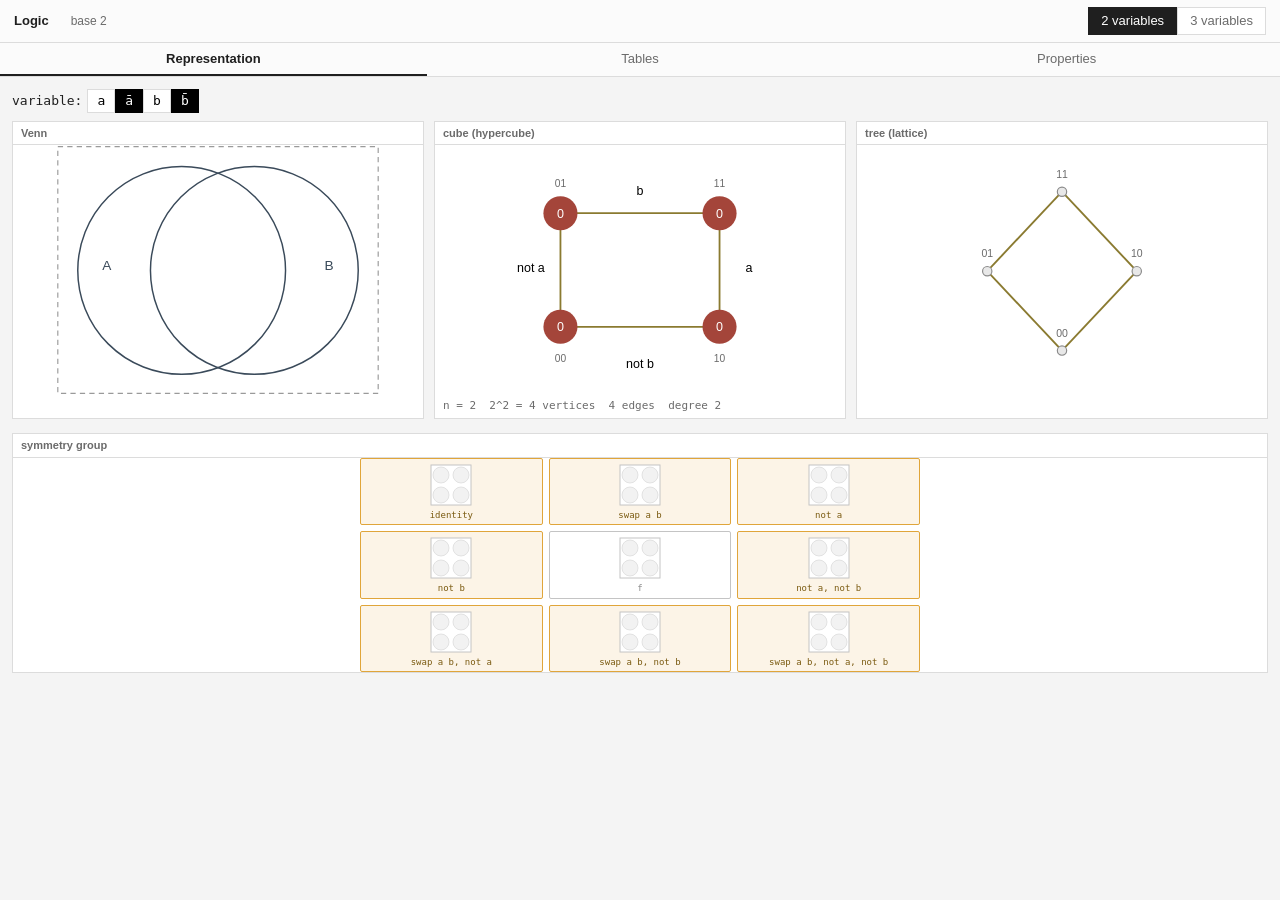
==== commit dbb123d9: "feat: landing page - symmetry group drawn" ====
--- a/index.html
+++ b/index.html
@@ -69,12 +69,23 @@
 .rbit{font:10px monospace;fill:#8a8a8a;text-anchor:middle}
 .rlab{font:9px monospace;fill:#6b6b6b;text-anchor:middle}
 .ring .node,.ring .rnode{cursor:pointer}
+.symgrid{display:grid;grid-template-columns:repeat(3,1fr);gap:6px;
+max-width:560px;margin:auto}
+.scell{display:flex;flex-direction:column;align-items:center;gap:2px;
+padding:3px;border:1px solid transparent;border-radius:2px}
+.scell span{font:9px/1.25 monospace;color:#8a8a8a;text-align:center}
+.scell.fixed{border-color:#e0a53a;background:rgba(224,165,58,.12)}
+.scell.fixed span{color:#7a5a10}
+.scell.centre{border-color:#c4c4c4}
+.msq{width:46px;height:46px;display:block}
 .symbox{display:flex;align-items:flex-start;gap:14px;padding:8px 2px}
 .symnum{font:26px/1 monospace;color:#e0a53a;min-width:34px}
 .symlabs{font:10px/1.7 monospace;color:#4a4a4a}
 .psq{width:46px;height:46px;display:block;margin:auto}
 .psqbox{fill:#fff;stroke:#c4c4c4;stroke-width:1}
-.pball{fill:#e0a53a;stroke:#8a6a20;stroke-width:.8}
+.pball{stroke:#8a6a20;stroke-width:.8}
+.pball.on{fill:#e0a53a}
+.pball.off{fill:#f2f2f2;stroke:#dcdcdc}
 .pcom{fill:#c0392b}
 .fn{display:block;font-size:9px;color:#6b6b6b;margin-top:1px}
 .uv{fill:none;stroke:#9a9a9a;stroke-width:1.1;stroke-dasharray:5 4}
@@ -118,9 +129,9 @@
 <div class="vbar"><span>variable:</span>
 <span id="vbar2"><button class="vb" data-k="0" data-lit="1">a</button><button class="vb negb" data-k="0" data-lit="0">ā</button><button class="vb" data-k="1" data-lit="1">b</button><button class="vb negb" data-k="1" data-lit="0">b̄</button></span><span id="vbar3" class="hidden"><button class="vb" data-k="0" data-lit="1">a</button><button class="vb negb" data-k="0" data-lit="0">ā</button><button class="vb" data-k="1" data-lit="1">b</button><button class="vb negb" data-k="1" data-lit="0">b̄</button><button class="vb" data-k="2" data-lit="1">c</button><button class="vb negb" data-k="2" data-lit="0">c̄</button></span></div>
 <div id="pan2" class="panels"><div class="panel"><h3>Venn</h3><svg viewBox='0 0 308 238' class='diag venn' data-geo='{"w": 308, "h": 238, "c": [[119.38461538461539, 119.38461538461542, 98.9010989010989], [188.6153846153846, 119.38461538461542, 98.9010989010989]]}'><defs><clipPath id="v2c0" clipPathUnits="userSpaceOnUse"><path d="M20.48,119.38 a98.90,98.90 0 1,0 197.80,0 a98.90,98.90 0 1,0 -197.80,0 Z"/></clipPath><clipPath id="v2n0" clipPathUnits="userSpaceOnUse"><path clip-rule="evenodd" d="M0,0 H308 V238 H0 Z M20.48,119.38 a98.90,98.90 0 1,0 197.80,0 a98.90,98.90 0 1,0 -197.80,0 Z"/></clipPath><clipPath id="v2c1" clipPathUnits="userSpaceOnUse"><path d="M89.71,119.38 a98.90,98.90 0 1,0 197.80,0 a98.90,98.90 0 1,0 -197.80,0 Z"/></clipPath><clipPath id="v2n1" clipPathUnits="userSpaceOnUse"><path clip-rule="evenodd" d="M0,0 H308 V238 H0 Z M89.71,119.38 a98.90,98.90 0 1,0 197.80,0 a98.90,98.90 0 1,0 -197.80,0 Z"/></clipPath></defs><g class="atom" data-m="0"><g clip-path="url(#v2n0)"><g clip-path="url(#v2n1)"><rect class="af" x="0" y="0" width="308" height="238"/></g></g></g><g class="atom" data-m="1"><g clip-path="url(#v2c0)"><g clip-path="url(#v2n1)"><rect class="af" x="0" y="0" width="308" height="238"/></g></g></g><g class="atom" data-m="2"><g clip-path="url(#v2n0)"><g clip-path="url(#v2c1)"><rect class="af" x="0" y="0" width="308" height="238"/></g></g></g><g class="atom" data-m="3"><g clip-path="url(#v2c0)"><g clip-path="url(#v2c1)"><rect class="af" x="0" y="0" width="308" height="238"/></g></g></g><rect class="uv" x="1.5" y="1.5" width="305" height="235"/><circle cx="119.4" cy="119.4" r="98.9" class="vc"/><circle cx="188.6" cy="119.4" r="98.9" class="vc"/><text x="48.2" y="119.4" class="vl">A</text><text x="259.8" y="119.4" class="vl">B</text></svg></div><div class="panel"><h3>cube (hypercube)</h3><svg viewBox="0 0 260 220" class="diag cube"><line x1="60" y1="160" x2="60" y2="60" class="ce"/><line x1="60" y1="160" x2="200" y2="160" class="ce"/><line x1="60" y1="60" x2="200" y2="60" class="ce"/><line x1="200" y1="160" x2="200" y2="60" class="ce"/><text x="130" y="44" class="fl">b</text><text x="130" y="196" class="fl">not b</text><text x="34" y="112" class="fl">not a</text><text x="226" y="112" class="fl">a</text><g class="node" data-i="0"><circle cx="60" cy="160" r="19" class="ring"/><circle cx="60" cy="160" r="15" class="cv0"/><text x="60" y="164" class="cvt">0</text><text x="60" y="191" class="cbl">00</text></g><g class="node" data-i="1"><circle cx="60" cy="60" r="19" class="ring"/><circle cx="60" cy="60" r="15" class="cv0"/><text x="60" y="64" class="cvt">0</text><text x="60" y="37" class="cbl">01</text></g><g class="node" data-i="2"><circle cx="200" cy="160" r="19" class="ring"/><circle cx="200" cy="160" r="15" class="cv0"/><text x="200" y="164" class="cvt">0</text><text x="200" y="191" class="cbl">10</text></g><g class="node" data-i="3"><circle cx="200" cy="60" r="19" class="ring"/><circle cx="200" cy="60" r="15" class="cv0"/><text x="200" y="64" class="cvt">0</text><text x="200" y="37" class="cbl">11</text></g></svg><div class="facts">n = 2&nbsp;&nbsp;2^2 = 4 vertices&nbsp;&nbsp;4 edges&nbsp;&nbsp;degree 2</div></div><div class="panel"><h3>tree (lattice)</h3><svg viewBox="0 0 260 214" class="diag tree"><line x1="130" y1="40" x2="66" y2="108" class="ce"/><line x1="130" y1="40" x2="194" y2="108" class="ce"/><line x1="66" y1="108" x2="130" y2="176" class="ce"/><line x1="194" y1="108" x2="130" y2="176" class="ce"/><g class="node" data-i="3"><circle cx="130" cy="40" r="9" class="ring"/><circle cx="130" cy="40" r="4" class="tn"/><text x="130" y="28" class="cbl">11</text></g><g class="node" data-i="1"><circle cx="66" cy="108" r="9" class="ring"/><circle cx="66" cy="108" r="4" class="tn"/><text x="66" y="96" class="cbl">01</text></g><g class="node" data-i="2"><circle cx="194" cy="108" r="9" class="ring"/><circle cx="194" cy="108" r="4" class="tn"/><text x="194" y="96" class="cbl">10</text></g><g class="node" data-i="0"><circle cx="130" cy="176" r="9" class="ring"/><circle cx="130" cy="176" r="4" class="tn"/><text x="130" y="164" class="cbl">00</text></g></svg></div></div>
-<div id="pan2b" class="panels2"><div class="panel"><h3>symmetry group</h3><div class="symbox"><div class="symnum">8</div><div class="symlabs">identity<br>not b<br>not a<br>not a, not b<br>swap a b<br>swap a b, not b<br>swap a b, not a<br>swap a b, not a, not b</div></div></div></div>
+<div id="pan2b" class="panels2"><div class="panel"><h3>symmetry group</h3><div class="symgrid" data-f="0"><div class="scell fixed" data-sw="0" data-na="0" data-nb="0"><svg viewBox="0 0 46 46" class="msq"><rect x="3.0" y="3.0" width="40.0" height="40.0" class="psqbox"/><circle cx="13.0" cy="33.0" r="8.0" data-m="0" class="pball off"/><circle cx="13.0" cy="13.0" r="8.0" data-m="1" class="pball off"/><circle cx="33.0" cy="13.0" r="8.0" data-m="3" class="pball off"/><circle cx="33.0" cy="33.0" r="8.0" data-m="2" class="pball off"/></svg><span>identity</span></div><div class="scell fixed" data-sw="1" data-na="0" data-nb="0"><svg viewBox="0 0 46 46" class="msq"><rect x="3.0" y="3.0" width="40.0" height="40.0" class="psqbox"/><circle cx="13.0" cy="33.0" r="8.0" data-m="0" class="pball off"/><circle cx="13.0" cy="13.0" r="8.0" data-m="1" class="pball off"/><circle cx="33.0" cy="13.0" r="8.0" data-m="3" class="pball off"/><circle cx="33.0" cy="33.0" r="8.0" data-m="2" class="pball off"/></svg><span>swap a b</span></div><div class="scell fixed" data-sw="0" data-na="1" data-nb="0"><svg viewBox="0 0 46 46" class="msq"><rect x="3.0" y="3.0" width="40.0" height="40.0" class="psqbox"/><circle cx="13.0" cy="33.0" r="8.0" data-m="0" class="pball off"/><circle cx="13.0" cy="13.0" r="8.0" data-m="1" class="pball off"/><circle cx="33.0" cy="13.0" r="8.0" data-m="3" class="pball off"/><circle cx="33.0" cy="33.0" r="8.0" data-m="2" class="pball off"/></svg><span>not a</span></div><div class="scell fixed" data-sw="0" data-na="0" data-nb="1"><svg viewBox="0 0 46 46" class="msq"><rect x="3.0" y="3.0" width="40.0" height="40.0" class="psqbox"/><circle cx="13.0" cy="33.0" r="8.0" data-m="0" class="pball off"/><circle cx="13.0" cy="13.0" r="8.0" data-m="1" class="pball off"/><circle cx="33.0" cy="13.0" r="8.0" data-m="3" class="pball off"/><circle cx="33.0" cy="33.0" r="8.0" data-m="2" class="pball off"/></svg><span>not b</span></div><div class="scell centre"><svg viewBox="0 0 46 46" class="msq"><rect x="3.0" y="3.0" width="40.0" height="40.0" class="psqbox"/><circle cx="13.0" cy="33.0" r="8.0" data-m="0" class="pball off"/><circle cx="13.0" cy="13.0" r="8.0" data-m="1" class="pball off"/><circle cx="33.0" cy="13.0" r="8.0" data-m="3" class="pball off"/><circle cx="33.0" cy="33.0" r="8.0" data-m="2" class="pball off"/></svg><span>f</span></div><div class="scell fixed" data-sw="0" data-na="1" data-nb="1"><svg viewBox="0 0 46 46" class="msq"><rect x="3.0" y="3.0" width="40.0" height="40.0" class="psqbox"/><circle cx="13.0" cy="33.0" r="8.0" data-m="0" class="pball off"/><circle cx="13.0" cy="13.0" r="8.0" data-m="1" class="pball off"/><circle cx="33.0" cy="13.0" r="8.0" data-m="3" class="pball off"/><circle cx="33.0" cy="33.0" r="8.0" data-m="2" class="pball off"/></svg><span>not a, not b</span></div><div class="scell fixed" data-sw="1" data-na="1" data-nb="0"><svg viewBox="0 0 46 46" class="msq"><rect x="3.0" y="3.0" width="40.0" height="40.0" class="psqbox"/><circle cx="13.0" cy="33.0" r="8.0" data-m="0" class="pball off"/><circle cx="13.0" cy="13.0" r="8.0" data-m="1" class="pball off"/><circle cx="33.0" cy="13.0" r="8.0" data-m="3" class="pball off"/><circle cx="33.0" cy="33.0" r="8.0" data-m="2" class="pball off"/></svg><span>swap a b, not a</span></div><div class="scell fixed" data-sw="1" data-na="0" data-nb="1"><svg viewBox="0 0 46 46" class="msq"><rect x="3.0" y="3.0" width="40.0" height="40.0" class="psqbox"/><circle cx="13.0" cy="33.0" r="8.0" data-m="0" class="pball off"/><circle cx="13.0" cy="13.0" r="8.0" data-m="1" class="pball off"/><circle cx="33.0" cy="13.0" r="8.0" data-m="3" class="pball off"/><circle cx="33.0" cy="33.0" r="8.0" data-m="2" class="pball off"/></svg><span>swap a b, not b</span></div><div class="scell fixed" data-sw="1" data-na="1" data-nb="1"><svg viewBox="0 0 46 46" class="msq"><rect x="3.0" y="3.0" width="40.0" height="40.0" class="psqbox"/><circle cx="13.0" cy="33.0" r="8.0" data-m="0" class="pball off"/><circle cx="13.0" cy="13.0" r="8.0" data-m="1" class="pball off"/><circle cx="33.0" cy="13.0" r="8.0" data-m="3" class="pball off"/><circle cx="33.0" cy="33.0" r="8.0" data-m="2" class="pball off"/></svg><span>swap a b, not a, not b</span></div></div></div></div>
 <div id="pan3" class="panels hidden"><div class="panel"><h3>Venn</h3><svg viewBox='0 0 308 296' class='diag venn' data-geo='{"w": 308, "h": 296, "c": [[154.0, 111.45776000203983, 92.10665143031986], [111.45776000203983, 185.14308114629574, 92.10665143031986], [196.54223999796014, 185.14308114629574, 92.10665143031986]]}'><defs><clipPath id="v3c0" clipPathUnits="userSpaceOnUse"><path d="M61.89,111.46 a92.11,92.11 0 1,0 184.21,0 a92.11,92.11 0 1,0 -184.21,0 Z"/></clipPath><clipPath id="v3n0" clipPathUnits="userSpaceOnUse"><path clip-rule="evenodd" d="M0,0 H308 V296 H0 Z M61.89,111.46 a92.11,92.11 0 1,0 184.21,0 a92.11,92.11 0 1,0 -184.21,0 Z"/></clipPath><clipPath id="v3c1" clipPathUnits="userSpaceOnUse"><path d="M19.35,185.14 a92.11,92.11 0 1,0 184.21,0 a92.11,92.11 0 1,0 -184.21,0 Z"/></clipPath><clipPath id="v3n1" clipPathUnits="userSpaceOnUse"><path clip-rule="evenodd" d="M0,0 H308 V296 H0 Z M19.35,185.14 a92.11,92.11 0 1,0 184.21,0 a92.11,92.11 0 1,0 -184.21,0 Z"/></clipPath><clipPath id="v3c2" clipPathUnits="userSpaceOnUse"><path d="M104.44,185.14 a92.11,92.11 0 1,0 184.21,0 a92.11,92.11 0 1,0 -184.21,0 Z"/></clipPath><clipPath id="v3n2" clipPathUnits="userSpaceOnUse"><path clip-rule="evenodd" d="M0,0 H308 V296 H0 Z M104.44,185.14 a92.11,92.11 0 1,0 184.21,0 a92.11,92.11 0 1,0 -184.21,0 Z"/></clipPath></defs><g class="atom" data-m="0"><g clip-path="url(#v3n0)"><g clip-path="url(#v3n1)"><g clip-path="url(#v3n2)"><rect class="af" x="0" y="0" width="308" height="296"/></g></g></g></g><g class="atom" data-m="1"><g clip-path="url(#v3c0)"><g clip-path="url(#v3n1)"><g clip-path="url(#v3n2)"><rect class="af" x="0" y="0" width="308" height="296"/></g></g></g></g><g class="atom" data-m="2"><g clip-path="url(#v3n0)"><g clip-path="url(#v3c1)"><g clip-path="url(#v3n2)"><rect class="af" x="0" y="0" width="308" height="296"/></g></g></g></g><g class="atom" data-m="3"><g clip-path="url(#v3c0)"><g clip-path="url(#v3c1)"><g clip-path="url(#v3n2)"><rect class="af" x="0" y="0" width="308" height="296"/></g></g></g></g><g class="atom" data-m="4"><g clip-path="url(#v3n0)"><g clip-path="url(#v3n1)"><g clip-path="url(#v3c2)"><rect class="af" x="0" y="0" width="308" height="296"/></g></g></g></g><g class="atom" data-m="5"><g clip-path="url(#v3c0)"><g clip-path="url(#v3n1)"><g clip-path="url(#v3c2)"><rect class="af" x="0" y="0" width="308" height="296"/></g></g></g></g><g class="atom" data-m="6"><g clip-path="url(#v3n0)"><g clip-path="url(#v3c1)"><g clip-path="url(#v3c2)"><rect class="af" x="0" y="0" width="308" height="296"/></g></g></g></g><g class="atom" data-m="7"><g clip-path="url(#v3c0)"><g clip-path="url(#v3c1)"><g clip-path="url(#v3c2)"><rect class="af" x="0" y="0" width="308" height="296"/></g></g></g></g><rect class="uv" x="1.5" y="1.5" width="305" height="293"/><circle cx="154.0" cy="111.5" r="92.1" class="vc"/><circle cx="111.5" cy="185.1" r="92.1" class="vc"/><circle cx="196.5" cy="185.1" r="92.1" class="vc"/><text x="154.0" y="45.1" class="vl">A</text><text x="54.0" y="218.3" class="vl">B</text><text x="254.0" y="218.3" class="vl">C</text></svg></div><div class="panel"><h3>cube (hypercube)</h3><svg viewBox="0 0 290 240" class="diag cube"><line x1="60" y1="178" x2="60" y2="92" class="ce"/><line x1="60" y1="178" x2="172" y2="178" class="ce"/><line x1="60" y1="92" x2="172" y2="92" class="ce"/><line x1="172" y1="178" x2="172" y2="92" class="ce"/><line x1="104" y1="146" x2="104" y2="60" class="ce"/><line x1="104" y1="146" x2="216" y2="146" class="ce"/><line x1="104" y1="60" x2="216" y2="60" class="ce"/><line x1="216" y1="146" x2="216" y2="60" class="ce"/><line x1="60" y1="178" x2="104" y2="146" class="ce"/><line x1="60" y1="92" x2="104" y2="60" class="ce"/><line x1="172" y1="178" x2="216" y2="146" class="ce"/><line x1="172" y1="92" x2="216" y2="60" class="ce"/><text x="262" y="118" class="fl">b</text><text x="22" y="118" class="fl">not b</text><text x="96" y="118" class="fl">a</text><text x="150" y="200" class="fl">not a</text><text x="150" y="92" class="fl">c</text><text x="150" y="140" class="fl">not c</text><g class="node" data-i="0"><circle cx="60" cy="178" r="13" class="ring"/><circle cx="60" cy="178" r="9" class="cv0"/><text x="60" y="182" class="cvt">0</text><text x="60" y="203" class="cbl">000</text></g><g class="node" data-i="1"><circle cx="60" cy="92" r="13" class="ring"/><circle cx="60" cy="92" r="9" class="cv0"/><text x="60" y="96" class="cvt">0</text><text x="60" y="75" class="cbl">001</text></g><g class="node" data-i="2"><circle cx="172" cy="178" r="13" class="ring"/><circle cx="172" cy="178" r="9" class="cv0"/><text x="172" y="182" class="cvt">0</text><text x="172" y="203" class="cbl">010</text></g><g class="node" data-i="3"><circle cx="172" cy="92" r="13" class="ring"/><circle cx="172" cy="92" r="9" class="cv0"/><text x="172" y="96" class="cvt">0</text><text x="172" y="75" class="cbl">011</text></g><g class="node" data-i="4"><circle cx="104" cy="146" r="13" class="ring"/><circle cx="104" cy="146" r="9" class="cv0"/><text x="104" y="150" class="cvt">0</text><text x="104" y="171" class="cbl">100</text></g><g class="node" data-i="5"><circle cx="104" cy="60" r="13" class="ring"/><circle cx="104" cy="60" r="9" class="cv0"/><text x="104" y="64" class="cvt">0</text><text x="104" y="43" class="cbl">101</text></g><g class="node" data-i="6"><circle cx="216" cy="146" r="13" class="ring"/><circle cx="216" cy="146" r="9" class="cv0"/><text x="216" y="150" class="cvt">0</text><text x="216" y="171" class="cbl">110</text></g><g class="node" data-i="7"><circle cx="216" cy="60" r="13" class="ring"/><circle cx="216" cy="60" r="9" class="cv0"/><text x="216" y="64" class="cvt">0</text><text x="216" y="43" class="cbl">111</text></g></svg><div class="facts">n = 3&nbsp;&nbsp;2^3 = 8 vertices&nbsp;&nbsp;12 edges&nbsp;&nbsp;degree 3</div></div><div class="panel"><h3>tree (lattice)</h3><svg viewBox="0 0 300 250" class="diag tree"><line x1="150" y1="34" x2="75" y2="96" class="ce"/><line x1="150" y1="34" x2="150" y2="96" class="ce"/><line x1="150" y1="34" x2="225" y2="96" class="ce"/><line x1="75" y1="96" x2="75" y2="158" class="ce"/><line x1="75" y1="96" x2="150" y2="158" class="ce"/><line x1="150" y1="96" x2="75" y2="158" class="ce"/><line x1="150" y1="96" x2="225" y2="158" class="ce"/><line x1="225" y1="96" x2="150" y2="158" class="ce"/><line x1="225" y1="96" x2="225" y2="158" class="ce"/><line x1="75" y1="158" x2="150" y2="216" class="ce"/><line x1="150" y1="158" x2="150" y2="216" class="ce"/><line x1="225" y1="158" x2="150" y2="216" class="ce"/><g class="node" data-i="7"><circle cx="150" cy="34" r="9" class="ring"/><circle cx="150" cy="34" r="4" class="tn"/><text x="150" y="22" class="cbl">111</text></g><g class="node" data-i="3"><circle cx="75" cy="96" r="9" class="ring"/><circle cx="75" cy="96" r="4" class="tn"/><text x="75" y="84" class="cbl">011</text></g><g class="node" data-i="5"><circle cx="150" cy="96" r="9" class="ring"/><circle cx="150" cy="96" r="4" class="tn"/><text x="150" y="84" class="cbl">101</text></g><g class="node" data-i="6"><circle cx="225" cy="96" r="9" class="ring"/><circle cx="225" cy="96" r="4" class="tn"/><text x="225" y="84" class="cbl">110</text></g><g class="node" data-i="1"><circle cx="75" cy="158" r="9" class="ring"/><circle cx="75" cy="158" r="4" class="tn"/><text x="75" y="146" class="cbl">001</text></g><g class="node" data-i="2"><circle cx="150" cy="158" r="9" class="ring"/><circle cx="150" cy="158" r="4" class="tn"/><text x="150" y="146" class="cbl">010</text></g><g class="node" data-i="4"><circle cx="225" cy="158" r="9" class="ring"/><circle cx="225" cy="158" r="4" class="tn"/><text x="225" y="146" class="cbl">100</text></g><g class="node" data-i="0"><circle cx="150" cy="216" r="9" class="ring"/><circle cx="150" cy="216" r="4" class="tn"/><text x="150" y="204" class="cbl">000</text></g></svg></div></div>
-<div id="pan3b" class="panels2 hidden"><div class="panel"><h3>symmetry group</h3><div class="symbox"><div class="symnum">8</div><div class="symlabs">identity<br>not b<br>not a<br>not a, not b<br>swap a b<br>swap a b, not b<br>swap a b, not a<br>swap a b, not a, not b</div></div></div></div>
+<div id="pan3b" class="panels2 hidden"><div class="panel"><h3>symmetry group</h3><div class="symgrid" data-f="0"><div class="scell fixed" data-sw="0" data-na="0" data-nb="0"><svg viewBox="0 0 46 46" class="msq"><rect x="3.0" y="3.0" width="40.0" height="40.0" class="psqbox"/><circle cx="13.0" cy="33.0" r="8.0" data-m="0" class="pball off"/><circle cx="13.0" cy="13.0" r="8.0" data-m="1" class="pball off"/><circle cx="33.0" cy="13.0" r="8.0" data-m="3" class="pball off"/><circle cx="33.0" cy="33.0" r="8.0" data-m="2" class="pball off"/></svg><span>identity</span></div><div class="scell fixed" data-sw="1" data-na="0" data-nb="0"><svg viewBox="0 0 46 46" class="msq"><rect x="3.0" y="3.0" width="40.0" height="40.0" class="psqbox"/><circle cx="13.0" cy="33.0" r="8.0" data-m="0" class="pball off"/><circle cx="13.0" cy="13.0" r="8.0" data-m="1" class="pball off"/><circle cx="33.0" cy="13.0" r="8.0" data-m="3" class="pball off"/><circle cx="33.0" cy="33.0" r="8.0" data-m="2" class="pball off"/></svg><span>swap a b</span></div><div class="scell fixed" data-sw="0" data-na="1" data-nb="0"><svg viewBox="0 0 46 46" class="msq"><rect x="3.0" y="3.0" width="40.0" height="40.0" class="psqbox"/><circle cx="13.0" cy="33.0" r="8.0" data-m="0" class="pball off"/><circle cx="13.0" cy="13.0" r="8.0" data-m="1" class="pball off"/><circle cx="33.0" cy="13.0" r="8.0" data-m="3" class="pball off"/><circle cx="33.0" cy="33.0" r="8.0" data-m="2" class="pball off"/></svg><span>not a</span></div><div class="scell fixed" data-sw="0" data-na="0" data-nb="1"><svg viewBox="0 0 46 46" class="msq"><rect x="3.0" y="3.0" width="40.0" height="40.0" class="psqbox"/><circle cx="13.0" cy="33.0" r="8.0" data-m="0" class="pball off"/><circle cx="13.0" cy="13.0" r="8.0" data-m="1" class="pball off"/><circle cx="33.0" cy="13.0" r="8.0" data-m="3" class="pball off"/><circle cx="33.0" cy="33.0" r="8.0" data-m="2" class="pball off"/></svg><span>not b</span></div><div class="scell centre"><svg viewBox="0 0 46 46" class="msq"><rect x="3.0" y="3.0" width="40.0" height="40.0" class="psqbox"/><circle cx="13.0" cy="33.0" r="8.0" data-m="0" class="pball off"/><circle cx="13.0" cy="13.0" r="8.0" data-m="1" class="pball off"/><circle cx="33.0" cy="13.0" r="8.0" data-m="3" class="pball off"/><circle cx="33.0" cy="33.0" r="8.0" data-m="2" class="pball off"/></svg><span>f</span></div><div class="scell fixed" data-sw="0" data-na="1" data-nb="1"><svg viewBox="0 0 46 46" class="msq"><rect x="3.0" y="3.0" width="40.0" height="40.0" class="psqbox"/><circle cx="13.0" cy="33.0" r="8.0" data-m="0" class="pball off"/><circle cx="13.0" cy="13.0" r="8.0" data-m="1" class="pball off"/><circle cx="33.0" cy="13.0" r="8.0" data-m="3" class="pball off"/><circle cx="33.0" cy="33.0" r="8.0" data-m="2" class="pball off"/></svg><span>not a, not b</span></div><div class="scell fixed" data-sw="1" data-na="1" data-nb="0"><svg viewBox="0 0 46 46" class="msq"><rect x="3.0" y="3.0" width="40.0" height="40.0" class="psqbox"/><circle cx="13.0" cy="33.0" r="8.0" data-m="0" class="pball off"/><circle cx="13.0" cy="13.0" r="8.0" data-m="1" class="pball off"/><circle cx="33.0" cy="13.0" r="8.0" data-m="3" class="pball off"/><circle cx="33.0" cy="33.0" r="8.0" data-m="2" class="pball off"/></svg><span>swap a b, not a</span></div><div class="scell fixed" data-sw="1" data-na="0" data-nb="1"><svg viewBox="0 0 46 46" class="msq"><rect x="3.0" y="3.0" width="40.0" height="40.0" class="psqbox"/><circle cx="13.0" cy="33.0" r="8.0" data-m="0" class="pball off"/><circle cx="13.0" cy="13.0" r="8.0" data-m="1" class="pball off"/><circle cx="33.0" cy="13.0" r="8.0" data-m="3" class="pball off"/><circle cx="33.0" cy="33.0" r="8.0" data-m="2" class="pball off"/></svg><span>swap a b, not b</span></div><div class="scell fixed" data-sw="1" data-na="1" data-nb="1"><svg viewBox="0 0 46 46" class="msq"><rect x="3.0" y="3.0" width="40.0" height="40.0" class="psqbox"/><circle cx="13.0" cy="33.0" r="8.0" data-m="0" class="pball off"/><circle cx="13.0" cy="13.0" r="8.0" data-m="1" class="pball off"/><circle cx="33.0" cy="13.0" r="8.0" data-m="3" class="pball off"/><circle cx="33.0" cy="33.0" r="8.0" data-m="2" class="pball off"/></svg><span>swap a b, not a, not b</span></div></div></div></div>
 </div>
 
 <div class="page wrap hidden" id="p-tables">
@@ -288,13 +299,29 @@
 }
 function paintRing(){
   var vis=document.querySelector(N===3?'#pan3b':'#pan2b');
-  if(vis){var box=vis.querySelector('.symbox');if(box){
-    var h=symGroup();
-    if(h===null){box.querySelector('.symnum').textContent='—';
-      box.querySelector('.symlabs').textContent='(two variables only)';}
-    else{box.querySelector('.symnum').textContent=h.length;
-      box.querySelector('.symlabs').innerHTML=h.join('<br>');}
-  }}
+  if(!vis)return;
+  var grid=vis.querySelector('.symgrid');
+  if(!grid)return;
+  var f=curFunc(), two=(N===2);
+  var ctr=grid.querySelector('.scell.centre');
+  if(ctr){ctr.querySelectorAll('.pball').forEach(function(bb){
+    var m=+bb.dataset.m, on=!!((f>>m)&1);
+    bb.classList.toggle('on', on); bb.classList.toggle('off', !on);});}
+  grid.querySelectorAll('.scell[data-sw]').forEach(function(c){
+    if(!two){c.classList.remove('fixed');
+      c.querySelectorAll('.pball').forEach(function(b){b.classList.add('off');
+        b.classList.remove('on');});return;}
+    var sw=+c.dataset.sw, na=+c.dataset.na, nb=+c.dataset.nb, out=0;
+    for(var k=0;k<4;k++){
+      var a=(k>>1)&1,b=k&1,A=a^na,B=b^nb;
+      if(sw){var t=A;A=B;B=t;}
+      if((f>>((A<<1)|B))&1)out|=1<<k;
+    }
+    c.classList.toggle('fixed', out===f);
+    c.querySelectorAll('.pball').forEach(function(bb){
+      var m=+bb.dataset.m, on=!!((out>>m)&1);
+      bb.classList.toggle('on', on); bb.classList.toggle('off', !on);});
+  });
 }
 
 /* ---- functional completeness ---- */
